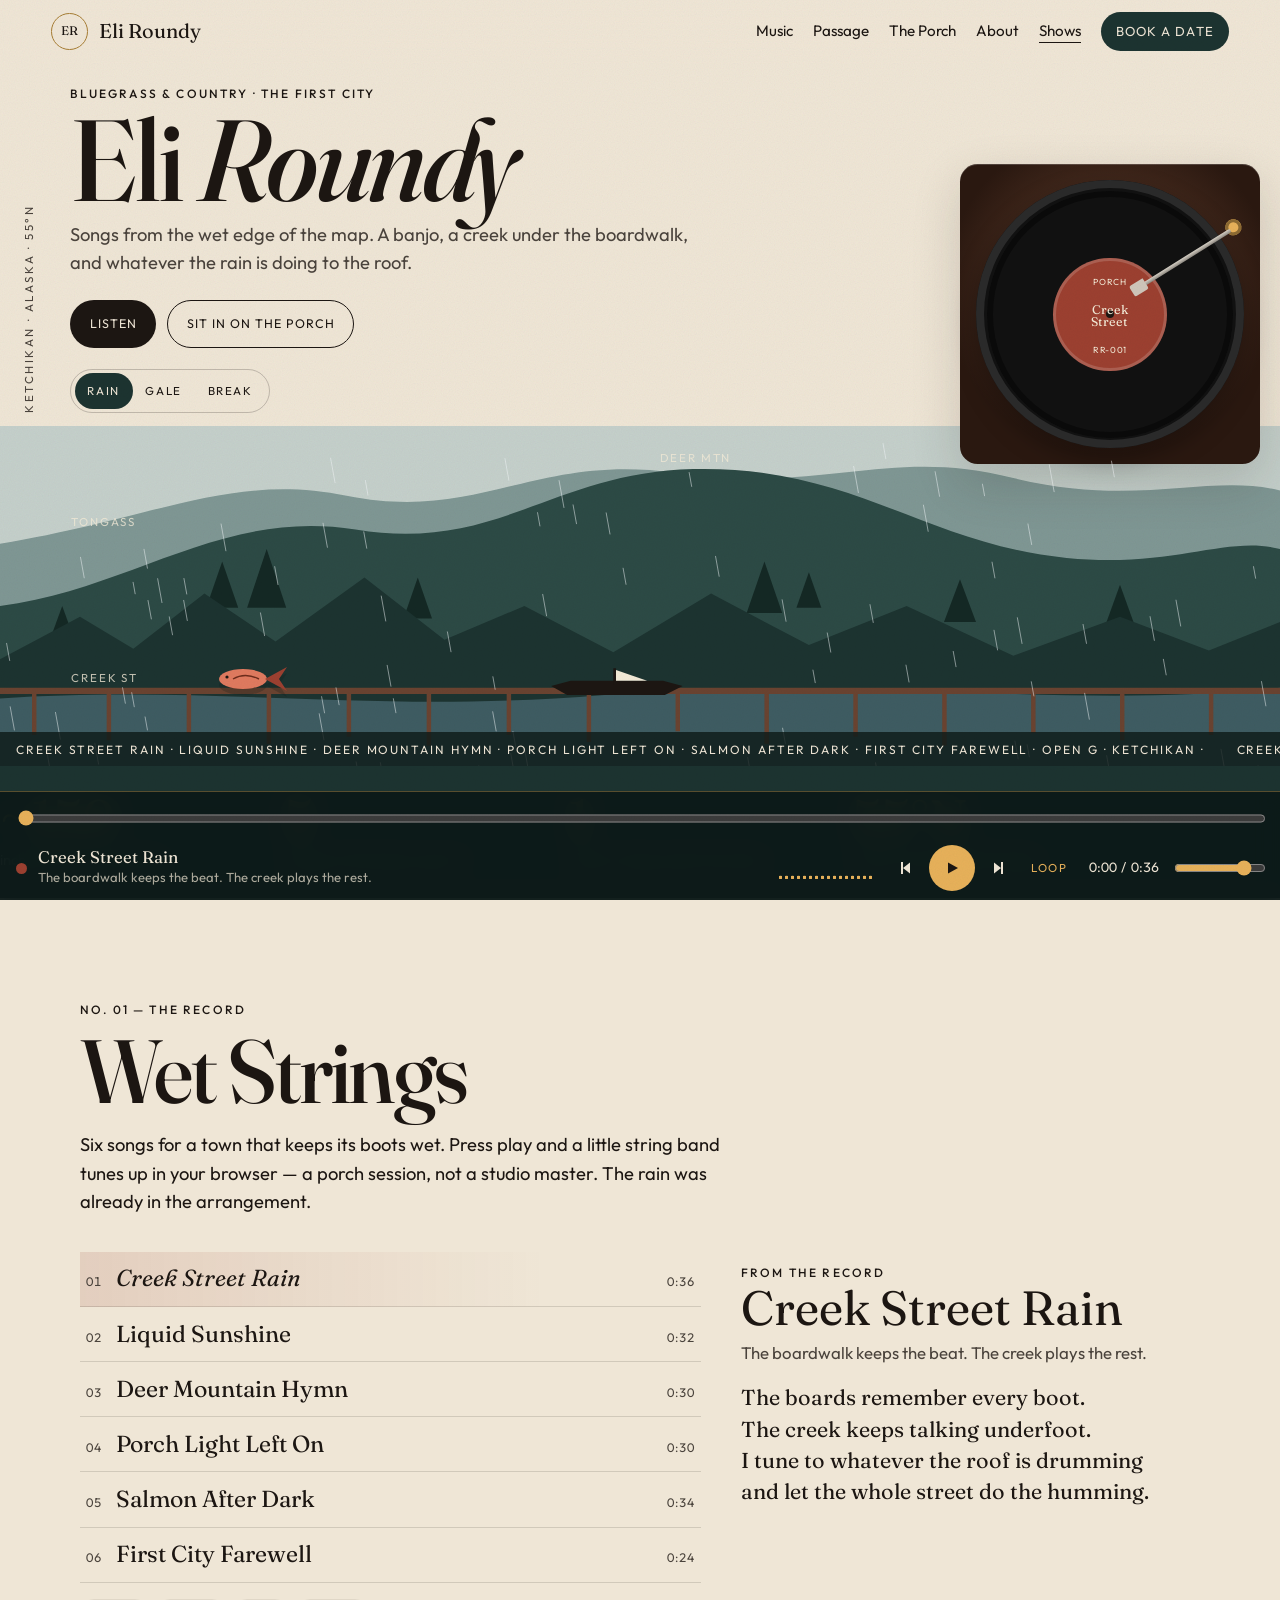
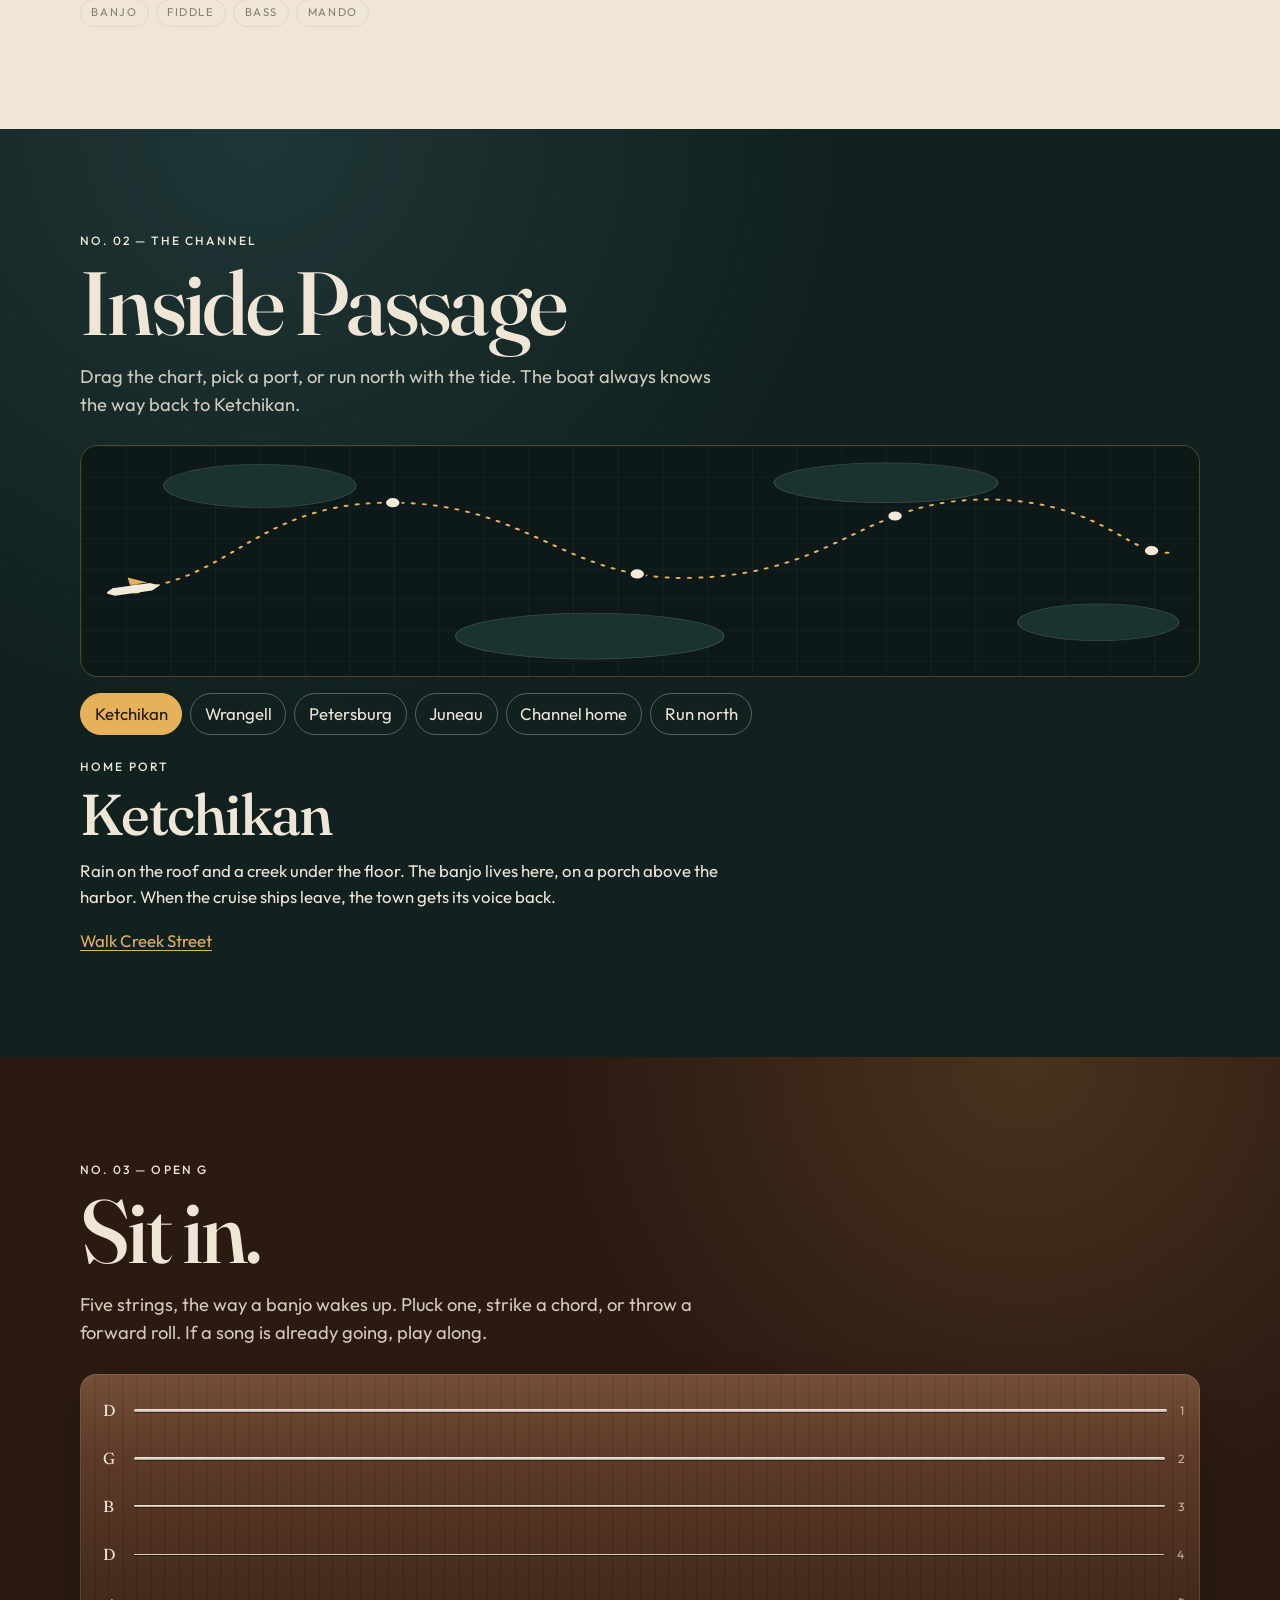
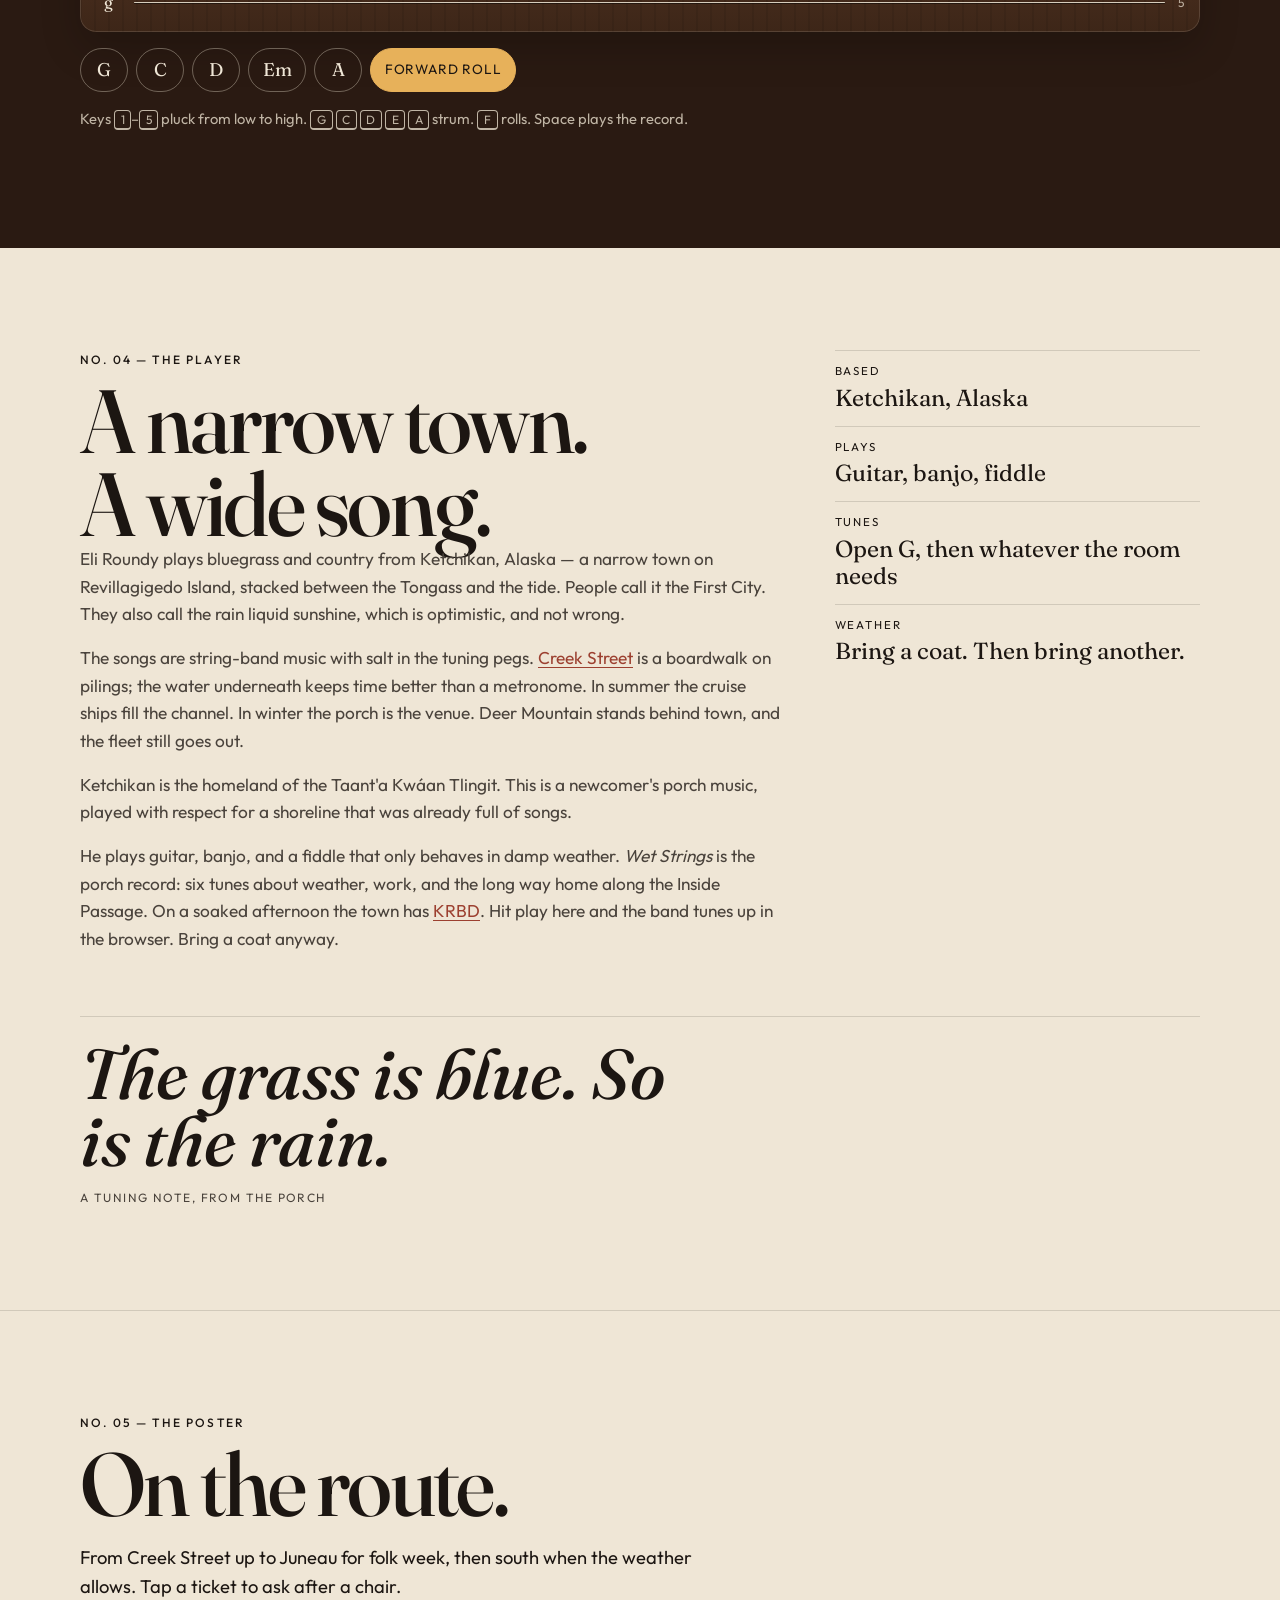
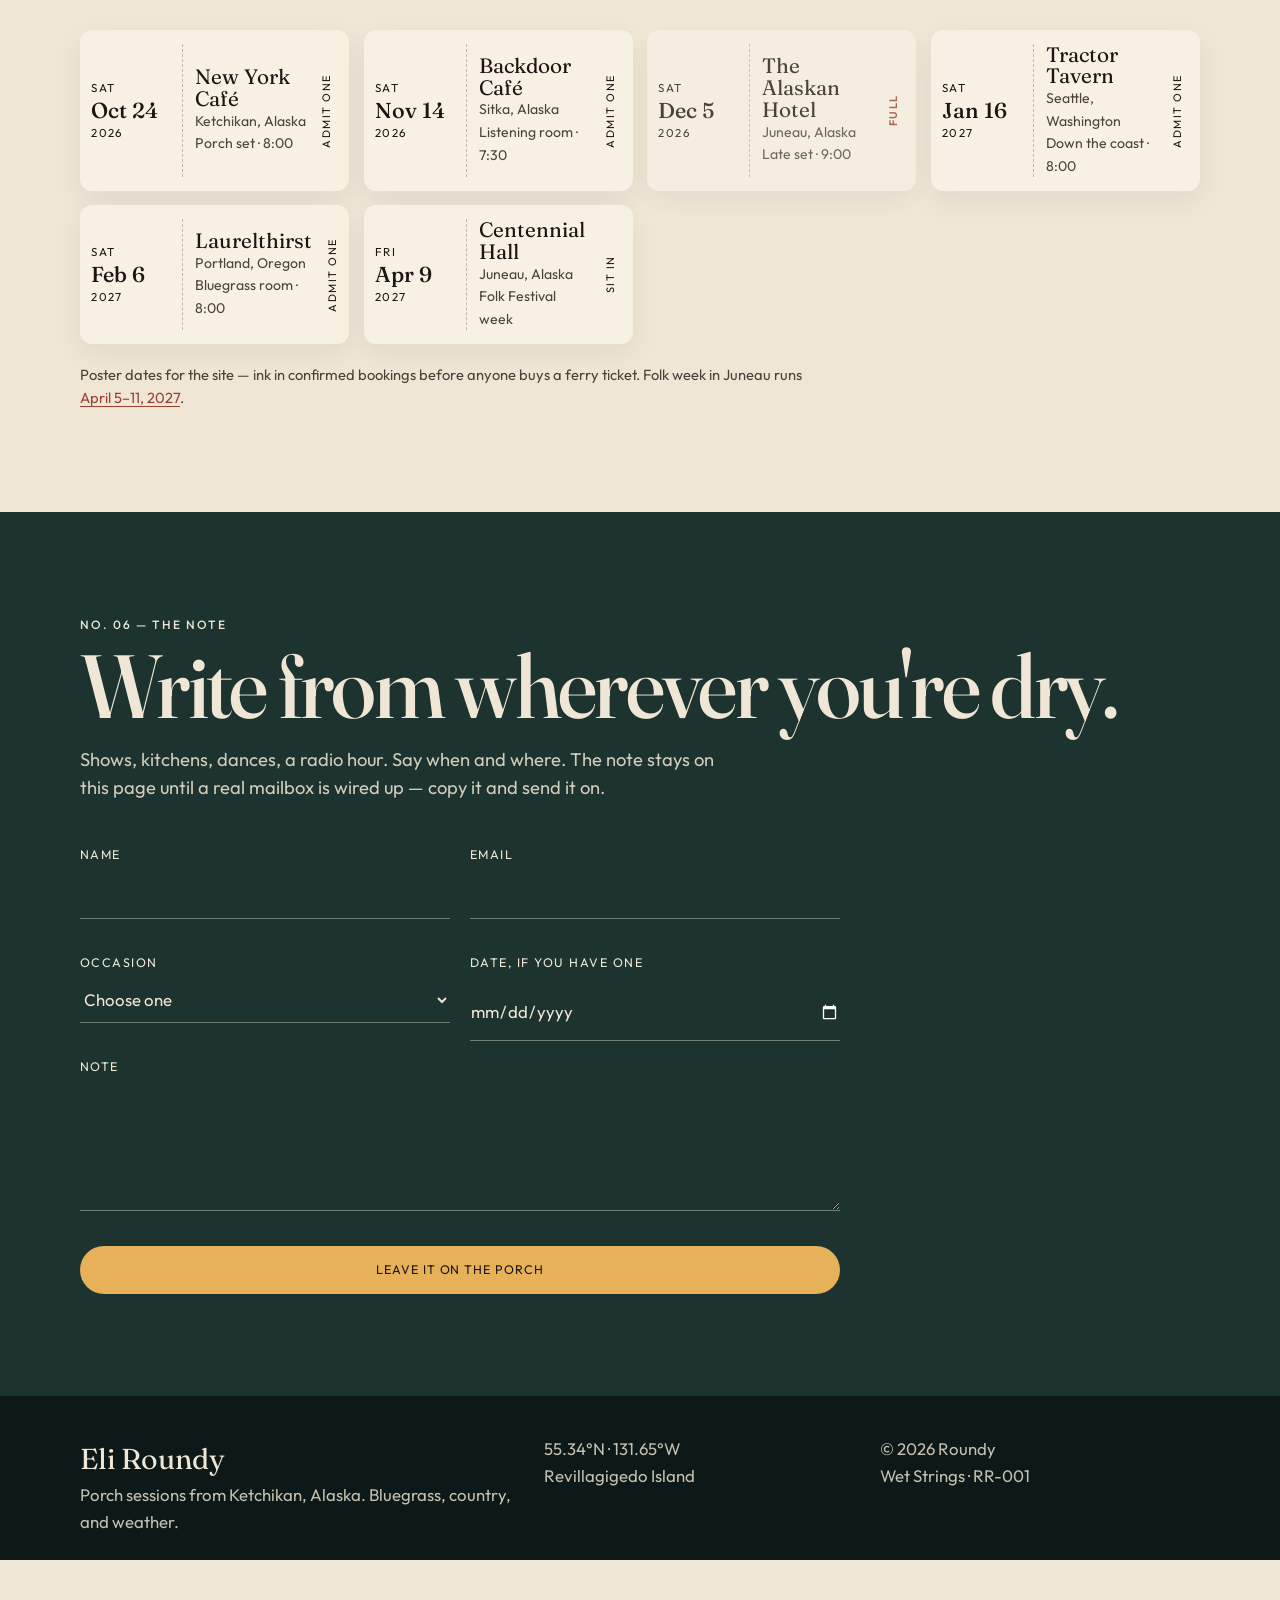
==== index.html @ 0fa22df0 "Build Eli Roundy's Ketchikan porch-session site. A vintage paper-and-spruce site for bluegrass and c" ====
<!DOCTYPE html>
<html lang="en">
  <head>
    <meta charset="utf-8" />
    <meta name="viewport" content="width=device-width, initial-scale=1" />
    <title>Eli Roundy — Bluegrass &amp; Country from Ketchikan</title>
    <meta
      name="description"
      content="Eli Roundy plays bluegrass and country from a porch in Ketchikan, Alaska. Listen to Wet Strings, sail the Inside Passage, and pick a string in open G."
    />
    <meta name="theme-color" content="#efe6d6" />
    <link rel="icon" href="favicon.svg" type="image/svg+xml" />
    <link rel="preconnect" href="https://fonts.googleapis.com" />
    <link rel="preconnect" href="https://fonts.gstatic.com" crossorigin />
    <link
      href="https://fonts.googleapis.com/css2?family=Fraunces:ital,opsz,wght@0,9..144,500;0,9..144,600;1,9..144,500;1,9..144,600&family=Outfit:wght@300;400;500;600&display=swap"
      rel="stylesheet"
    />
    <link rel="stylesheet" href="css/styles.css" />
  </head>
  <body data-weather="rain">
    <a class="skip" href="#music">Skip to the music</a>
    <header class="nav" id="nav">
      <a class="brand" href="#top">
        <span class="brand-mark" aria-hidden="true">ER</span>
        <span class="brand-name">Eli Roundy</span>
      </a>
      <button class="nav-toggle" id="nav-toggle" type="button" aria-expanded="false" aria-controls="nav-menu">
        Menu
      </button>
      <nav class="nav-menu" id="nav-menu" aria-label="Primary">
        <a href="#music">Music</a>
        <a href="#passage">Passage</a>
        <a href="#porch">The Porch</a>
        <a href="#about">About</a>
        <a href="#shows">Shows</a>
        <a class="nav-book" href="#booking">Book a date</a>
      </nav>
    </header>

    <main>
      <section class="hero" id="top">
        <div class="wrap-wide hero-top">
          <p class="edge-label">Ketchikan · Alaska · 55°N</p>
          <div class="hero-copy">
            <p class="kicker">Bluegrass &amp; country · The First City</p>
            <h1>Eli <em>Roundy</em></h1>
            <p class="lede">
              Songs from the wet edge of the map. A banjo, a creek under the
              boardwalk, and whatever the rain is doing to the roof.
            </p>
            <div class="hero-actions">
              <a class="btn btn-ink" href="#music">Listen</a>
              <a class="btn btn-ghost" href="#porch">Sit in on the porch</a>
            </div>
            <div class="weather" role="radiogroup" aria-label="Weather over the harbor">
              <button class="weather-btn" type="button" role="radio" data-weather="rain" aria-checked="true">
                Rain
              </button>
              <button class="weather-btn" type="button" role="radio" data-weather="gale" aria-checked="false">
                Gale
              </button>
              <button class="weather-btn" type="button" role="radio" data-weather="break" aria-checked="false">
                Break
              </button>
            </div>
          </div>
          <button class="turntable" id="turntable" type="button" aria-label="Play Creek Street Rain">
            <span class="platter">
              <span class="vinyl">
                <span class="label">
                  <span class="label-kicker" id="label-kicker">Porch</span>
                  <span class="label-title" id="label-title">Creek Street</span>
                  <span class="label-cat">RR-001</span>
                </span>
              </span>
            </span>
            <span class="tonearm" aria-hidden="true">
              <span class="pivot"></span>
              <span class="arm"></span>
              <span class="headshell"></span>
            </span>
          </button>
        </div>

        <div class="hero-scene">
          <svg class="scene" viewBox="0 0 1440 480" preserveAspectRatio="xMidYMax slice" aria-hidden="true">
            <rect class="sky" width="1440" height="480" />
            <path
              class="far"
              d="M0 230 C180 200 260 150 390 176 C540 206 600 128 760 150 C930 174 1000 120 1140 156 C1280 190 1360 150 1440 170 L1440 480 L0 480 Z"
            />
            <path
              class="ridge"
              d="M0 300 C150 280 250 190 400 214 C560 240 620 150 780 146 C960 142 1040 230 1200 246 C1320 258 1380 220 1440 236 L1440 480 L0 480 Z"
            />
            <g class="trees" fill="#142824">
              <path d="M250 250 l18 52 h-36 z" />
              <path d="M300 236 l22 66 h-44 z" />
              <path d="M470 268 l16 46 h-32 z" />
              <path d="M860 250 l20 58 h-40 z" />
              <path d="M910 262 l14 40 h-28 z" />
              <path d="M1080 270 l18 48 h-36 z" />
              <path d="M70 300 l16 44 h-32 z" />
              <path d="M1260 276 l18 50 h-36 z" />
            </g>
            <path
              class="near"
              d="M0 360 L90 312 L150 348 L230 286 L310 340 L410 268 L500 338 L590 300 L690 352 L800 286 L910 344 L1020 300 L1140 356 L1260 312 L1360 350 L1440 318 L1440 480 L0 480 Z"
            />
            <path class="water" d="M0 404 C240 388 420 422 680 400 C960 376 1200 418 1440 392 L1440 480 L0 480 Z" />
            <g class="boardwalk">
              <rect x="0" y="392" width="1440" height="7" />
              <rect x="36" y="399" width="5" height="46" />
              <rect x="120" y="399" width="5" height="52" />
              <rect x="210" y="399" width="5" height="44" />
              <rect x="300" y="399" width="5" height="56" />
              <rect x="390" y="399" width="5" height="48" />
              <rect x="480" y="399" width="5" height="58" />
              <rect x="570" y="399" width="5" height="46" />
              <rect x="660" y="399" width="5" height="54" />
              <rect x="760" y="399" width="5" height="42" />
              <rect x="860" y="399" width="5" height="56" />
              <rect x="960" y="399" width="5" height="48" />
              <rect x="1060" y="399" width="5" height="58" />
              <rect x="1160" y="399" width="5" height="44" />
              <rect x="1260" y="399" width="5" height="52" />
              <rect x="1360" y="399" width="5" height="46" />
            </g>
            <g class="boat" transform="translate(620 368)">
              <path d="M0 22 L18 32 L128 32 L148 22 L126 16 L22 16 Z" />
              <rect x="70" y="2" width="3" height="18" />
              <path d="M73 4 L108 16 L73 16 Z" class="sail" />
            </g>
            <g class="plane">
              <path d="M0 10 L34 10 L44 7 L34 5 L22 5 L18 0 L14 5 L6 5 Z" />
            </g>
            <text class="map-label" x="742" y="138">Deer Mtn</text>
            <text class="map-label" x="80" y="210">Tongass</text>
            <text class="map-label" x="80" y="386">Creek St</text>
          </svg>
          <div class="sunshaft" aria-hidden="true"></div>
          <canvas id="rain" aria-hidden="true"></canvas>
          <button class="salmon-btn" id="salmon" type="button" title="The creek's got opinions" aria-label="Send a salmon up the creek">
            <svg viewBox="0 0 86 36" aria-hidden="true">
              <ellipse cx="38" cy="18" rx="24" ry="10" fill="#e07a5f" />
              <path d="M60 18 L82 6 L74 18 L82 30 Z" fill="#9c4030" />
              <path d="M28 18 Q40 11 54 18" fill="none" stroke="#6d2c1c" stroke-width="1.4" />
              <circle cx="22" cy="16" r="1.6" fill="#1c1612" />
            </svg>
          </button>
          <div class="marquee" aria-hidden="true">
            <div class="marquee-track">
              <p>Creek Street rain · Liquid sunshine · Deer Mountain hymn · Porch light left on · Salmon after dark · First City farewell · Open G · Ketchikan ·</p>
              <p>Creek Street rain · Liquid sunshine · Deer Mountain hymn · Porch light left on · Salmon after dark · First City farewell · Open G · Ketchikan ·</p>
            </div>
          </div>
        </div>
      </section>

      <section class="stats" aria-label="Ketchikan in numbers">
        <h2 class="visually-hidden">Ketchikan in numbers</h2>
        <ul class="wrap">
          <li>
            <strong>~150</strong>
            <span>inches of rain, most years</span>
          </li>
          <li>
            <strong>5</strong>
            <span>strings on the banjo, open G</span>
          </li>
          <li>
            <strong>1</strong>
            <span>creek running under the street</span>
          </li>
          <li>
            <strong>55°N</strong>
            <span>a town on the Inside Passage</span>
          </li>
        </ul>
      </section>

      <section class="band music" id="music">
        <div class="wrap">
          <header class="section-head">
            <p class="kicker">No. 01 — The record</p>
            <h2>Wet Strings</h2>
            <p class="deck">
              Six songs for a town that keeps its boots wet. Press play and a little string band tunes up in your browser — a porch session, not a studio master. The rain was already in the arrangement.
            </p>
          </header>
          <div class="music-layout">
            <div>
              <ol class="tracklist" id="tracklist">
                <li>
                  <button class="track" type="button" data-song="creek">
                    <span class="num">01</span>
                    <span class="name">Creek Street Rain</span>
                    <span class="time">—</span>
                  </button>
                </li>
                <li>
                  <button class="track" type="button" data-song="sunshine">
                    <span class="num">02</span>
                    <span class="name">Liquid Sunshine</span>
                    <span class="time">—</span>
                  </button>
                </li>
                <li>
                  <button class="track" type="button" data-song="mountain">
                    <span class="num">03</span>
                    <span class="name">Deer Mountain Hymn</span>
                    <span class="time">—</span>
                  </button>
                </li>
                <li>
                  <button class="track" type="button" data-song="porch">
                    <span class="num">04</span>
                    <span class="name">Porch Light Left On</span>
                    <span class="time">—</span>
                  </button>
                </li>
                <li>
                  <button class="track" type="button" data-song="salmon">
                    <span class="num">05</span>
                    <span class="name">Salmon After Dark</span>
                    <span class="time">—</span>
                  </button>
                </li>
                <li>
                  <button class="track" type="button" data-song="farewell">
                    <span class="num">06</span>
                    <span class="name">First City Farewell</span>
                    <span class="time">—</span>
                  </button>
                </li>
              </ol>
              <ul class="voices" aria-hidden="true">
                <li data-voice="pluck">Banjo</li>
                <li data-voice="fiddle">Fiddle</li>
                <li data-voice="bass">Bass</li>
                <li data-voice="chop">Mando</li>
              </ul>
            </div>
            <figure class="lyrics">
              <figcaption>
                <span class="kicker" id="lyric-kicker">From the record</span>
                <span class="lyric-title" id="lyric-title">Creek Street Rain</span>
                <span class="lyric-blurb" id="lyric-blurb">The boardwalk keeps the beat. The creek plays the rest.</span>
              </figcaption>
              <blockquote id="lyrics">The boards remember every boot.
The creek keeps talking underfoot.
I tune to whatever the roof is drumming
and let the whole street do the humming.</blockquote>
            </figure>
          </div>
          <noscript>
            <p>The porch player needs JavaScript. The six songs are Creek Street Rain, Liquid Sunshine, Deer Mountain Hymn, Porch Light Left On, Salmon After Dark, and First City Farewell.</p>
          </noscript>
        </div>
      </section>

      <section class="band passage" id="passage">
        <div class="wrap">
          <header class="section-head">
            <p class="kicker">No. 02 — The channel</p>
            <h2>Inside Passage</h2>
            <p class="deck">
              Drag the chart, pick a port, or run north with the tide. The boat always knows the way back to Ketchikan.
            </p>
          </header>
          <div class="chart-wrap">
            <svg id="passage-chart" viewBox="0 0 1000 300" preserveAspectRatio="none" role="slider" tabindex="0" aria-label="Course along the Inside Passage" aria-valuemin="0" aria-valuemax="100" aria-valuenow="2">
              <rect width="1000" height="300" fill="#0c1918" />
              <pattern id="chart-grid" width="40" height="40" patternUnits="userSpaceOnUse">
                <path d="M40 0 H0 V40" fill="none" stroke="rgba(243,234,215,0.08)" stroke-width="1" />
              </pattern>
              <rect width="1000" height="300" fill="url(#chart-grid)" />
              <ellipse cx="160" cy="52" rx="86" ry="28" class="island" />
              <ellipse cx="455" cy="248" rx="120" ry="30" class="island" />
              <ellipse cx="720" cy="48" rx="100" ry="26" class="island" />
              <ellipse cx="910" cy="230" rx="72" ry="24" class="island" />
              <path id="course" d="M28 188 C130 188 150 78 270 74 C400 70 430 176 545 172 C680 168 700 64 820 70 C920 76 940 150 978 138" fill="none" stroke="#e7b15a" stroke-width="2.5" stroke-dasharray="2 8" stroke-linecap="round" />
              <g id="port-markers"></g>
              <g id="boat">
                <path d="M-20 5 L14 5 L22 0 L14 -5 L-20 -5 L-26 -1 L-26 1 Z" fill="#f3ead7" />
                <path d="M-4 -5 L-4 -16 L12 -6 L-4 -6 Z" fill="#e7b15a" />
              </g>
            </svg>
          </div>
          <div class="port-nav" role="group" aria-label="Ports">
            <button class="port-btn" type="button" data-port="ketchikan" aria-pressed="true">Ketchikan</button>
            <button class="port-btn" type="button" data-port="wrangell" aria-pressed="false">Wrangell</button>
            <button class="port-btn" type="button" data-port="petersburg" aria-pressed="false">Petersburg</button>
            <button class="port-btn" type="button" data-port="juneau" aria-pressed="false">Juneau</button>
            <button class="port-btn" type="button" data-port="home" aria-pressed="false">Channel home</button>
            <button class="drift" id="drift" type="button" aria-pressed="false">Run north</button>
          </div>
          <article class="port-card">
            <p class="kicker" id="port-kicker">Home port</p>
            <h3 id="port-title">Ketchikan</h3>
            <p id="port-text">
              Rain on the roof and a creek under the floor. The banjo lives here, on a porch above the harbor. When the cruise ships leave, the town gets its voice back.
            </p>
            <a id="port-link" href="https://www.visitktn.com/plan/places-to-discover/creek-street/" target="_blank" rel="noopener noreferrer">Walk Creek Street</a>
          </article>
        </div>
      </section>

      <section class="band porch" id="porch">
        <div class="wrap">
          <header class="section-head">
            <p class="kicker">No. 03 — Open G</p>
            <h2>Sit in.</h2>
            <p class="deck">
              Five strings, the way a banjo wakes up. Pluck one, strike a chord, or throw a forward roll. If a song is already going, play along.
            </p>
          </header>
          <div class="neck" role="group" aria-label="Banjo strings in open G">
            <button class="string" type="button" data-midi="50" data-key="1" style="--gauge: 3px">
              <span class="string-name">D</span>
              <span class="string-line"></span>
              <span class="string-key">1</span>
            </button>
            <button class="string" type="button" data-midi="55" data-key="2" style="--gauge: 2.5px">
              <span class="string-name">G</span>
              <span class="string-line"></span>
              <span class="string-key">2</span>
            </button>
            <button class="string" type="button" data-midi="59" data-key="3" style="--gauge: 2px">
              <span class="string-name">B</span>
              <span class="string-line"></span>
              <span class="string-key">3</span>
            </button>
            <button class="string" type="button" data-midi="62" data-key="4" style="--gauge: 1.5px">
              <span class="string-name">D</span>
              <span class="string-line"></span>
              <span class="string-key">4</span>
            </button>
            <button class="string" type="button" data-midi="67" data-key="5" style="--gauge: 1.25px">
              <span class="string-name">g</span>
              <span class="string-line"></span>
              <span class="string-key">5</span>
            </button>
          </div>
          <div class="chords">
            <button class="chord" type="button" data-chord="g">G</button>
            <button class="chord" type="button" data-chord="c">C</button>
            <button class="chord" type="button" data-chord="d">D</button>
            <button class="chord" type="button" data-chord="e">Em</button>
            <button class="chord" type="button" data-chord="a">A</button>
            <button class="chord chord-roll" id="roll" type="button">Forward roll</button>
          </div>
          <p class="key-hint">
            Keys <kbd>1</kbd>–<kbd>5</kbd> pluck from low to high. <kbd>G</kbd> <kbd>C</kbd> <kbd>D</kbd> <kbd>E</kbd> <kbd>A</kbd> strum. <kbd>F</kbd> rolls. Space plays the record.
          </p>
        </div>
      </section>

      <section class="band about" id="about">
        <div class="wrap about-grid">
          <div>
            <p class="kicker">No. 04 — The player</p>
            <h2>A narrow town. A wide song.</h2>
            <div class="about-copy">
              <p>
                Eli Roundy plays bluegrass and country from Ketchikan, Alaska — a narrow town on Revillagigedo Island, stacked between the Tongass and the tide. People call it the First City. They also call the rain liquid sunshine, which is optimistic, and not wrong.
              </p>
              <p>
                The songs are string-band music with salt in the tuning pegs.
                <a href="https://www.visitktn.com/plan/places-to-discover/creek-street/" target="_blank" rel="noopener noreferrer">Creek Street</a>
                is a boardwalk on pilings; the water underneath keeps time better than a metronome. In summer the cruise ships fill the channel. In winter the porch is the venue. Deer Mountain stands behind town, and the fleet still goes out.
              </p>
              <p>
                Ketchikan is the homeland of the Taant'a Kwáan Tlingit. This is a newcomer's porch music, played with respect for a shoreline that was already full of songs.
              </p>
              <p>
                He plays guitar, banjo, and a fiddle that only behaves in damp weather. <em>Wet Strings</em> is the porch record: six tunes about weather, work, and the long way home along the Inside Passage. On a soaked afternoon the town has
                <a href="https://www.krbd.org/" target="_blank" rel="noopener noreferrer">KRBD</a>.
                Hit play here and the band tunes up in the browser. Bring a coat anyway.
              </p>
            </div>
          </div>
          <dl class="notes">
            <div>
              <dt>Based</dt>
              <dd>Ketchikan, Alaska</dd>
            </div>
            <div>
              <dt>Plays</dt>
              <dd>Guitar, banjo, fiddle</dd>
            </div>
            <div>
              <dt>Tunes</dt>
              <dd>Open G, then whatever the room needs</dd>
            </div>
            <div>
              <dt>Weather</dt>
              <dd>Bring a coat. Then bring another.</dd>
            </div>
          </dl>
          <figure class="pull">
            <blockquote>The grass is blue. So is the rain.</blockquote>
            <figcaption>A tuning note, from the porch</figcaption>
          </figure>
        </div>
      </section>

      <section class="band shows" id="shows">
        <div class="wrap">
          <header class="section-head">
            <p class="kicker">No. 05 — The poster</p>
            <h2>On the route.</h2>
            <p class="deck">
              From Creek Street up to Juneau for folk week, then south when the weather allows. Tap a ticket to ask after a chair.
            </p>
          </header>
          <div class="tickets">
            <button class="ticket" type="button" data-venue="New York Café" data-place="Ketchikan, Alaska" data-when="2026-10-24">
              <span class="ticket-date"><span>Sat</span><strong>Oct 24</strong><span>2026</span></span>
              <span class="ticket-body">
                <span class="ticket-venue">New York Café</span>
                <span class="ticket-where">Ketchikan, Alaska</span>
                <span class="ticket-note">Porch set · 8:00</span>
              </span>
              <span class="ticket-stub">Admit one</span>
            </button>
            <button class="ticket" type="button" data-venue="Backdoor Café" data-place="Sitka, Alaska" data-when="2026-11-14">
              <span class="ticket-date"><span>Sat</span><strong>Nov 14</strong><span>2026</span></span>
              <span class="ticket-body">
                <span class="ticket-venue">Backdoor Café</span>
                <span class="ticket-where">Sitka, Alaska</span>
                <span class="ticket-note">Listening room · 7:30</span>
              </span>
              <span class="ticket-stub">Admit one</span>
            </button>
            <button class="ticket is-full" type="button" data-full="true" data-venue="The Alaskan Hotel" data-place="Juneau, Alaska" data-when="2026-12-05">
              <span class="ticket-date"><span>Sat</span><strong>Dec 5</strong><span>2026</span></span>
              <span class="ticket-body">
                <span class="ticket-venue">The Alaskan Hotel</span>
                <span class="ticket-where">Juneau, Alaska</span>
                <span class="ticket-note">Late set · 9:00</span>
              </span>
              <span class="ticket-stub">Full</span>
            </button>
            <button class="ticket" type="button" data-venue="Tractor Tavern" data-place="Seattle, Washington" data-when="2027-01-16">
              <span class="ticket-date"><span>Sat</span><strong>Jan 16</strong><span>2027</span></span>
              <span class="ticket-body">
                <span class="ticket-venue">Tractor Tavern</span>
                <span class="ticket-where">Seattle, Washington</span>
                <span class="ticket-note">Down the coast · 8:00</span>
              </span>
              <span class="ticket-stub">Admit one</span>
            </button>
            <button class="ticket" type="button" data-venue="Laurelthirst Public House" data-place="Portland, Oregon" data-when="2027-02-06">
              <span class="ticket-date"><span>Sat</span><strong>Feb 6</strong><span>2027</span></span>
              <span class="ticket-body">
                <span class="ticket-venue">Laurelthirst</span>
                <span class="ticket-where">Portland, Oregon</span>
                <span class="ticket-note">Bluegrass room · 8:00</span>
              </span>
              <span class="ticket-stub">Admit one</span>
            </button>
            <button class="ticket" type="button" data-venue="Centennial Hall" data-place="Juneau, Alaska" data-when="2027-04-09">
              <span class="ticket-date"><span>Fri</span><strong>Apr 9</strong><span>2027</span></span>
              <span class="ticket-body">
                <span class="ticket-venue">Centennial Hall</span>
                <span class="ticket-where">Juneau, Alaska</span>
                <span class="ticket-note">Folk Festival week</span>
              </span>
              <span class="ticket-stub">Sit in</span>
            </button>
          </div>
          <p class="fine-print">
            Poster dates for the site — ink in confirmed bookings before anyone buys a ferry ticket. Folk week in Juneau runs
            <a href="https://akfolkfest.org/" target="_blank" rel="noopener noreferrer">April 5–11, 2027</a>.
          </p>
        </div>
      </section>

      <section class="band booking" id="booking">
        <div class="wrap booking-grid">
          <header class="section-head">
            <p class="kicker">No. 06 — The note</p>
            <h2>Write from wherever you're dry.</h2>
            <p class="deck">
              Shows, kitchens, dances, a radio hour. Say when and where. The note stays on this page until a real mailbox is wired up — copy it and send it on.
            </p>
          </header>
          <form id="booking-form" novalidate>
            <label>
              <span>Name</span>
              <input name="name" type="text" autocomplete="name" required aria-describedby="err-name" />
              <small id="err-name" data-error="name"></small>
            </label>
            <label>
              <span>Email</span>
              <input name="email" type="email" autocomplete="email" required aria-describedby="err-email" />
              <small id="err-email" data-error="email"></small>
            </label>
            <label>
              <span>Occasion</span>
              <select name="occasion" required aria-describedby="err-occasion">
                <option value="">Choose one</option>
                <option value="show">A show</option>
                <option value="kitchen">A wedding or a kitchen</option>
                <option value="dance">A dance</option>
                <option value="radio">A radio session</option>
                <option value="else">Something else</option>
              </select>
              <small id="err-occasion" data-error="occasion"></small>
            </label>
            <label>
              <span>Date, if you have one</span>
              <input name="when" type="date" />
            </label>
            <label class="wide">
              <span>Note</span>
              <textarea name="message" rows="4" required aria-describedby="err-message"></textarea>
              <small id="err-message" data-error="message"></small>
            </label>
            <button class="btn btn-brass" type="submit">Leave it on the porch</button>
          </form>
          <article class="postcard" id="postcard" hidden>
            <div class="seal" aria-hidden="true">ER</div>
            <p class="kicker">Held on this porch</p>
            <h3>No courier on the creek just yet.</h3>
            <p>Copy the note and send it once you've got his ear. Nothing left this browser.</p>
            <p class="pc-line"><span>From</span> <strong id="pc-from"></strong></p>
            <p class="pc-line"><span>Email</span> <strong id="pc-email"></strong></p>
            <p class="pc-line"><span>Occasion</span> <strong id="pc-occasion"></strong></p>
            <p class="pc-line"><span>When</span> <strong id="pc-when"></strong></p>
            <blockquote id="pc-message"></blockquote>
            <div class="postcard-actions">
              <button class="btn btn-ink" id="copy-note" type="button">Copy the note</button>
              <button class="btn btn-ghost" id="write-another" type="button">Write another</button>
            </div>
          </article>
        </div>
      </section>
    </main>

    <footer class="site-footer">
      <div class="wrap footer-grid">
        <div>
          <p class="brand-lockup">Eli Roundy</p>
          <p>Porch sessions from Ketchikan, Alaska. Bluegrass, country, and weather.</p>
        </div>
        <p>55.34°N · 131.65°W<br />Revillagigedo Island</p>
        <p>© 2026 Roundy<br />Wet Strings · RR-001</p>
      </div>
    </footer>

    <div class="dock" role="region" aria-label="Porch player">
      <div class="dock-progress">
        <label class="visually-hidden" for="scrub">Seek through the song</label>
        <input id="scrub" type="range" min="0" max="1000" value="0" step="1" />
      </div>
      <div class="dock-main">
        <div class="dock-id">
          <span class="dock-dot" id="dock-dot" aria-hidden="true"></span>
          <div>
            <p class="dock-title" id="dock-title">Creek Street Rain</p>
            <p class="dock-sub" id="dock-sub">The boardwalk keeps the beat. The creek plays the rest.</p>
          </div>
        </div>
        <div class="viz" id="viz" aria-hidden="true">
          <span></span><span></span><span></span><span></span><span></span><span></span><span></span><span></span>
          <span></span><span></span><span></span><span></span><span></span><span></span><span></span><span></span>
        </div>
        <div class="dock-controls">
          <button id="prev" type="button" aria-label="Previous song">
            <svg viewBox="0 0 16 16" aria-hidden="true"><path d="M4 2h2v12H4zM13 2.5v11L6 8z" fill="currentColor" /></svg>
          </button>
          <button id="play" type="button" aria-label="Play">
            <svg class="when-paused" viewBox="0 0 16 16" aria-hidden="true"><path d="M4 2.5v11l10-5.5z" fill="currentColor" /></svg>
            <svg class="when-playing" viewBox="0 0 16 16" hidden aria-hidden="true"><path d="M4 2h3v12H4zM9 2h3v12H9z" fill="currentColor" /></svg>
          </button>
          <button id="next" type="button" aria-label="Next song">
            <svg viewBox="0 0 16 16" aria-hidden="true"><path d="M10 2h2v12h-2zM3 2.5v11L10 8z" fill="currentColor" /></svg>
          </button>
          <button id="loop" type="button" aria-pressed="true" aria-label="Loop the song">Loop</button>
        </div>
        <p class="dock-time">
          <span id="time-now">0:00</span>
          <span aria-hidden="true">/</span>
          <span id="time-dur">0:00</span>
        </p>
        <label class="volume">
          <span class="visually-hidden">Volume</span>
          <input id="volume" type="range" min="0" max="100" value="82" />
        </label>
      </div>
    </div>
    <p class="visually-hidden" id="player-status" aria-live="polite"></p>
    <script type="module" src="js/main.js"></script>
  </body>
</html>
---- css/styles.css ----
:root {
  --paper: #efe6d6;
  --paper-2: #f7f1e4;
  --ink: #1c1612;
  --ink-soft: #4a433c;
  --spruce: #1c3330;
  --spruce-deep: #10211f;
  --sea: #3e5c62;
  --brass: #e7b15a;
  --brass-deep: #a67c32;
  --copper: #9c4030;
  --mist: #c5d0cb;
  --serif: "Fraunces", "Iowan Old Style", Palatino, Georgia, serif;
  --sans: "Outfit", "Avenir Next", "Segoe UI", sans-serif;
  --rule: rgba(28, 22, 18, 0.14);
  --shadow: 0 18px 50px rgba(28, 22, 18, 0.16);
  color-scheme: light;
}

*,
*::before,
*::after {
  box-sizing: border-box;
}

[hidden] {
  display: none !important;
}

html {
  scroll-behavior: smooth;
  scroll-padding-top: 5rem;
  scroll-padding-bottom: 7rem;
}

body {
  margin: 0;
  background: var(--paper);
  color: var(--ink);
  font-family: var(--sans);
  font-weight: 400;
  font-size: 1.05rem;
  line-height: 1.6;
  padding-bottom: 6.25rem;
  transition: background 0.45s ease;
}

body[data-weather="gale"] {
  background: #e4e2d8;
}

body[data-weather="break"] {
  background: #f4e7d0;
}

body::before {
  content: "";
  position: fixed;
  inset: 0;
  pointer-events: none;
  z-index: 70;
  opacity: 0.09;
  mix-blend-mode: multiply;
  background-image: url("data:image/svg+xml,%3Csvg xmlns='http://www.w3.org/2000/svg' width='160' height='160'%3E%3Cfilter id='n'%3E%3CfeTurbulence type='fractalNoise' baseFrequency='0.85' numOctaves='2' stitchTiles='stitch'/%3E%3C/filter%3E%3Crect width='100%25' height='100%25' filter='url(%23n)'/%3E%3C/svg%3E");
}

::selection {
  background: #e7b15a;
  color: var(--ink);
}

img,
svg {
  max-width: 100%;
}

button,
input,
textarea,
select {
  font: inherit;
  color: inherit;
}

button {
  background: none;
  border: 0;
  padding: 0;
  cursor: pointer;
}

a {
  color: var(--copper);
  text-underline-offset: 0.18em;
}

:focus-visible {
  outline: 2px solid var(--brass-deep);
  outline-offset: 3px;
}

.skip {
  position: absolute;
  left: 1rem;
  top: -4rem;
  background: var(--ink);
  color: var(--paper);
  padding: 0.6rem 0.9rem;
  z-index: 80;
}

.skip:focus {
  top: 0.75rem;
}

.visually-hidden {
  position: absolute;
  width: 1px;
  height: 1px;
  padding: 0;
  margin: -1px;
  overflow: hidden;
  clip: rect(0, 0, 0, 0);
  white-space: nowrap;
  border: 0;
}

.wrap {
  width: min(1120px, calc(100% - 2.5rem));
  margin-inline: auto;
}

.wrap-wide {
  width: min(1240px, calc(100% - 2rem));
  margin-inline: auto;
}

.kicker {
  margin: 0 0 0.7rem;
  font-size: 0.75rem;
  letter-spacing: 0.18em;
  text-transform: uppercase;
  font-weight: 500;
}

h1,
h2,
h3 {
  font-family: var(--serif);
  font-weight: 500;
  letter-spacing: -0.03em;
  text-wrap: balance;
  line-height: 0.92;
}

.section-head h2,
.about h2,
.booking h2 {
  margin: 0;
  font-size: clamp(3rem, 7vw, 5.6rem);
}

.deck,
.lede {
  font-size: 1.15rem;
  line-height: 1.55;
  max-width: 40rem;
  text-wrap: pretty;
}

.band {
  padding: clamp(4.2rem, 8vw, 7rem) 0;
}

section {
  scroll-margin-top: 5.2rem;
}

.nav {
  position: sticky;
  top: 0;
  z-index: 40;
  display: flex;
  align-items: center;
  justify-content: space-between;
  gap: 1rem;
  padding: 0.75rem 4vw;
  background: color-mix(in srgb, var(--paper) 88%, transparent);
  backdrop-filter: blur(14px);
  border-bottom: 1px solid transparent;
}

.brand {
  display: flex;
  align-items: center;
  gap: 0.7rem;
  color: inherit;
  text-decoration: none;
  font-family: var(--serif);
  font-size: 1.25rem;
}

.brand-mark {
  width: 2.3rem;
  height: 2.3rem;
  border: 1.5px solid var(--brass-deep);
  border-radius: 50%;
  display: grid;
  place-items: center;
  font-size: 0.78rem;
  letter-spacing: 0.04em;
}

.nav-menu {
  display: flex;
  align-items: center;
  gap: 1.25rem;
}

.nav-menu a:not(.nav-book) {
  color: inherit;
  text-decoration: none;
  font-size: 0.95rem;
  background-image: linear-gradient(currentColor, currentColor);
  background-repeat: no-repeat;
  background-position: 0 100%;
  background-size: 0 1px;
  transition: background-size 0.25s ease;
}

.nav-menu a:not(.nav-book):hover,
.nav-menu a:not(.nav-book).is-active {
  background-size: 100% 1px;
}

.nav-book {
  background: var(--spruce);
  color: var(--paper);
  text-decoration: none;
  border-radius: 999px;
  padding: 0.55rem 0.95rem;
  font-size: 0.82rem;
  letter-spacing: 0.08em;
  text-transform: uppercase;
}

.nav-toggle {
  display: none;
  min-height: 44px;
  padding: 0 0.2rem;
  letter-spacing: 0.12em;
  text-transform: uppercase;
  font-size: 0.78rem;
}

.hero-top {
  display: grid;
  grid-template-columns: auto 1fr minmax(220px, 300px);
  gap: 1rem 2rem;
  align-items: end;
  padding: 1.3rem 0 0.8rem;
}

.edge-label {
  margin: 0;
  writing-mode: vertical-rl;
  transform: rotate(180deg);
  letter-spacing: 0.22em;
  text-transform: uppercase;
  font-size: 0.72rem;
  color: var(--ink-soft);
  justify-self: start;
  align-self: stretch;
  display: flex;
  align-items: center;
}

.hero h1 {
  margin: 0;
  font-size: clamp(4.2rem, 9vw, 7.8rem);
  line-height: 0.78;
}

.hero h1 em {
  font-style: italic;
  font-weight: 500;
}

.lede {
  margin: 1rem 0 0;
  color: var(--ink-soft);
}

.hero-actions {
  display: flex;
  flex-wrap: wrap;
  gap: 0.7rem;
  margin-top: 1.4rem;
}

.btn {
  display: inline-flex;
  align-items: center;
  justify-content: center;
  min-height: 48px;
  padding: 0.65rem 1.15rem;
  border-radius: 999px;
  text-decoration: none;
  letter-spacing: 0.08em;
  text-transform: uppercase;
  font-size: 0.78rem;
  border: 1px solid transparent;
}

.btn-ink {
  background: var(--ink);
  color: var(--paper);
}

.btn-ghost {
  border-color: currentColor;
  color: inherit;
  background: transparent;
}

.btn-brass {
  background: var(--brass);
  color: var(--ink);
  border: 0;
  cursor: pointer;
}

.btn:hover {
  transform: translateY(-1px);
}

.weather {
  display: inline-flex;
  margin-top: 1.3rem;
  padding: 0.2rem;
  border: 1px solid rgba(28, 22, 18, 0.22);
  border-radius: 999px;
}

.weather-btn {
  border-radius: 999px;
  min-height: 36px;
  padding: 0.35rem 0.8rem;
  font-size: 0.72rem;
  letter-spacing: 0.14em;
  text-transform: uppercase;
}

.weather-btn[aria-checked="true"] {
  background: var(--spruce);
  color: var(--paper);
}

.turntable {
  width: min(100%, 320px);
  aspect-ratio: 1;
  justify-self: end;
  position: relative;
  border-radius: 1.1rem;
  padding: 1rem;
  background:
    radial-gradient(circle at 50% 42%, #6a4330, #2a1810 72%);
  box-shadow: var(--shadow), inset 0 1px 0 rgba(255, 255, 255, 0.18);
  margin-bottom: -3.2rem;
  z-index: 2;
}

.platter,
.vinyl,
.label {
  display: grid;
  place-items: center;
  border-radius: 50%;
}

.platter {
  width: 100%;
  height: 100%;
  background: #111;
  box-shadow: inset 0 0 0 8px #2a2a2a, 0 10px 24px rgba(0, 0, 0, 0.35);
}

.vinyl {
  width: 92%;
  height: 92%;
  background:
    radial-gradient(circle at 50% 50%, transparent 0 31%, #111 31.4% 100%),
    repeating-radial-gradient(circle at 50% 50%, #1a1a1a 0 1px, #070707 2px 3px);
  box-shadow: inset 0 0 0 6px #0a0a0a;
}

.turntable.is-spinning .vinyl {
  animation: spin 1.9s linear infinite;
}

.turntable.is-spinning .label {
  animation: spin 1.9s linear infinite reverse;
}

.label {
  width: 46%;
  aspect-ratio: 1;
  background: var(--copper);
  color: var(--paper);
  text-align: center;
  padding: 0.7rem 0.45rem 0.55rem;
  position: relative;
  z-index: 1;
  overflow: hidden;
  line-height: 1.05;
  box-shadow: inset 0 0 0 3px rgba(255, 255, 255, 0.16);
}

.label::after {
  content: "";
  position: absolute;
  width: 8px;
  height: 8px;
  border-radius: 50%;
  background: var(--ink);
}

.label-kicker,
.label-cat,
.label-title {
  position: relative;
  z-index: 1;
}

.label-kicker,
.label-cat {
  display: block;
  font-size: 0.55rem;
  letter-spacing: 0.08em;
  text-transform: uppercase;
}

.label-title {
  display: block;
  font-family: var(--serif);
  font-size: 0.78rem;
  line-height: 0.95;
  margin: 0.12rem auto;
  max-width: 9ch;
}

.tonearm {
  position: absolute;
  top: 18%;
  right: 7%;
  width: 42%;
  height: 14px;
  transform-origin: right center;
  transform: rotate(-32deg);
  transition: transform 0.55s cubic-bezier(0.2, 0.7, 0.2, 1);
  z-index: 3;
}

.turntable.is-spinning .tonearm {
  transform: rotate(12deg);
}

.arm {
  position: absolute;
  inset: 5px 10px 5px 12px;
  background: linear-gradient(#d9d3c8, #8d8880);
  border-radius: 99px;
}

.pivot {
  position: absolute;
  right: -2px;
  top: -2px;
  width: 16px;
  height: 16px;
  border-radius: 50%;
  background: var(--brass);
  box-shadow: inset 0 0 0 3px #8c6a32;
}

.headshell {
  position: absolute;
  left: 0;
  top: 1px;
  width: 16px;
  height: 12px;
  background: #cfc6ba;
  border-radius: 2px 0 2px 2px;
}

.hero-scene {
  position: relative;
  height: clamp(220px, 30vw, 340px);
  overflow: hidden;
  background: #8ea09c;
  transition: filter 0.45s ease;
}

body[data-weather="gale"] .hero-scene {
  filter: saturate(0.75) brightness(0.82);
}

body[data-weather="break"] .hero-scene {
  filter: saturate(1.08) brightness(1.06);
}

.scene {
  width: 100%;
  height: 100%;
  display: block;
}

.sky { fill: #c5d0cb; }
.far { fill: #7f9794; }
.ridge { fill: #2c4a45; }
.near { fill: #1c3330; }
.water { fill: #3e5c62; }
.boardwalk { fill: #6a4330; }
.boat { fill: #1c1612; }
.sail { fill: #f3ead7; }
.plane { fill: #1c1612; }

body[data-weather="gale"] .sky { fill: #8aa0a6; }
body[data-weather="break"] .sky { fill: #f0d7a8; }
body[data-weather="break"] .water { fill: #4d7374; }

.map-label {
  font-family: var(--sans);
  font-size: 13px;
  letter-spacing: 0.16em;
  text-transform: uppercase;
  fill: rgba(243, 234, 215, 0.78);
}

.plane {
  animation: fly 26s linear infinite;
}

.sunshaft {
  position: absolute;
  inset: 0;
  background: linear-gradient(115deg, transparent 28%, rgba(255, 220, 150, 0.45) 48%, transparent 64%);
  opacity: 0;
  transition: opacity 0.45s ease;
  pointer-events: none;
  z-index: 1;
}

body[data-weather="break"] .sunshaft {
  opacity: 1;
}

#rain {
  position: absolute;
  inset: 0;
  width: 100%;
  height: 100%;
  z-index: 2;
  pointer-events: none;
}

.salmon-btn {
  position: absolute;
  left: 16%;
  bottom: 18%;
  width: 86px;
  z-index: 3;
  filter: drop-shadow(0 6px 0 rgba(14, 26, 24, 0.25));
}

.salmon-btn.is-jumping {
  animation: leap 0.7s ease;
}

.marquee {
  position: absolute;
  left: 0;
  right: 0;
  bottom: 0;
  z-index: 4;
  overflow: hidden;
  background: rgba(14, 26, 24, 0.82);
  color: var(--paper);
}

.marquee-track {
  display: flex;
  width: max-content;
  animation: ticker 42s linear infinite;
}

.marquee p {
  margin: 0;
  padding: 0.45rem 1rem;
  font-size: 0.75rem;
  letter-spacing: 0.16em;
  text-transform: uppercase;
  white-space: nowrap;
}

.marquee:hover .marquee-track {
  animation-play-state: paused;
}

.stats {
  background: var(--spruce);
  color: var(--paper);
}

.stats ul {
  list-style: none;
  display: grid;
  grid-template-columns: repeat(4, 1fr);
  gap: 1rem;
  margin: 0;
  padding: 1.6rem 0;
}

.stats strong {
  display: block;
  font-family: var(--serif);
  font-weight: 500;
  font-size: clamp(2rem, 4vw, 3.3rem);
  color: var(--brass);
  line-height: 1;
}

.stats span {
  display: block;
  margin-top: 0.35rem;
  color: rgba(243, 234, 215, 0.82);
  font-size: 0.92rem;
}

.music-layout {
  display: grid;
  grid-template-columns: 1.15fr 0.85fr;
  gap: 2.5rem;
  margin-top: 2.2rem;
  align-items: start;
}

.tracklist {
  list-style: none;
  margin: 0;
  padding: 0;
}

.track {
  width: 100%;
  display: grid;
  grid-template-columns: auto 1fr auto;
  gap: 0.9rem;
  align-items: baseline;
  text-align: left;
  padding: 0.85rem 0.35rem;
  border-bottom: 1px solid var(--rule);
  min-height: 52px;
}

.track .num,
.track .time {
  font-variant-numeric: tabular-nums;
  font-size: 0.78rem;
  letter-spacing: 0.08em;
  color: var(--ink-soft);
}

.track .name {
  font-family: var(--serif);
  font-size: 1.45rem;
  line-height: 1.1;
}

.track[aria-current="true"] {
  background: linear-gradient(90deg, rgba(156, 64, 48, 0.14), transparent 75%);
}

.track[aria-current="true"] .name {
  font-style: italic;
}

.voices {
  display: flex;
  flex-wrap: wrap;
  gap: 0.45rem;
  list-style: none;
  padding: 0;
  margin: 1rem 0 0;
}

.voices li {
  border: 1px solid var(--rule);
  border-radius: 999px;
  padding: 0.25rem 0.65rem;
  font-size: 0.7rem;
  letter-spacing: 0.14em;
  text-transform: uppercase;
  opacity: 0.5;
}

.voices li.is-hot {
  opacity: 1;
  background: var(--spruce);
  color: var(--paper);
  border-color: var(--spruce);
}

.lyrics {
  margin: 0;
  padding-top: 0.4rem;
}

.lyric-title {
  display: block;
  font-family: var(--serif);
  font-size: clamp(2rem, 4vw, 3rem);
  line-height: 0.95;
}

.lyric-blurb {
  display: block;
  margin-top: 0.55rem;
  color: var(--ink-soft);
}

.lyrics blockquote {
  margin: 1rem 0 0;
  font-family: var(--serif);
  font-size: 1.35rem;
  line-height: 1.45;
  white-space: pre-line;
}

.passage {
  background:
    radial-gradient(circle at 20% 0%, rgba(62, 92, 98, 0.35), transparent 42%),
    var(--spruce-deep);
  color: var(--paper);
}

.passage .deck {
  color: rgba(243, 234, 215, 0.84);
}

.chart-wrap {
  margin-top: 1.6rem;
  border: 1px solid rgba(231, 177, 90, 0.3);
  border-radius: 18px;
  overflow: hidden;
  background: #0c1918;
}

#passage-chart {
  display: block;
  width: 100%;
  height: clamp(180px, 22vw, 230px);
  touch-action: none;
  cursor: grab;
}

#passage-chart:active {
  cursor: grabbing;
}

.island {
  fill: #1a3330;
  stroke: rgba(243, 234, 215, 0.18);
}

.port-dot {
  fill: #f3ead7;
  stroke: #0c1918;
  stroke-width: 2;
  cursor: pointer;
}

.port-dot.is-active {
  fill: var(--brass);
}

.port-nav {
  display: flex;
  flex-wrap: wrap;
  gap: 0.5rem;
  margin-top: 1rem;
}

.port-btn,
.drift {
  border: 1px solid rgba(243, 234, 215, 0.32);
  color: var(--paper);
  border-radius: 999px;
  min-height: 40px;
  padding: 0.4rem 0.85rem;
}

.port-btn[aria-pressed="true"],
.drift[aria-pressed="true"] {
  background: var(--brass);
  color: var(--ink);
  border-color: var(--brass);
}

.port-card {
  max-width: 40rem;
  margin-top: 1.4rem;
}

.port-card h3 {
  margin: 0;
  font-size: clamp(2.2rem, 5vw, 3.6rem);
}

.port-card a {
  color: var(--brass);
}

.porch {
  background:
    radial-gradient(circle at 80% 0%, rgba(231, 177, 90, 0.16), transparent 36%),
    #2a1a12;
  color: var(--paper);
}

.porch .deck {
  color: rgba(243, 234, 215, 0.84);
}

.neck {
  margin-top: 1.6rem;
  padding: 0.8rem 1rem 0.35rem;
  border-radius: 16px;
  background:
    linear-gradient(180deg, rgba(255, 255, 255, 0.05), transparent 30%),
    repeating-linear-gradient(90deg, rgba(0, 0, 0, 0.08) 0 2px, transparent 2px 14px),
    linear-gradient(180deg, #6d4530, #3d2618);
  box-shadow: inset 0 0 0 1px rgba(243, 234, 215, 0.14), 0 16px 40px rgba(0, 0, 0, 0.2);
}

.string {
  width: 100%;
  display: grid;
  grid-template-columns: 1.6rem 1fr auto;
  gap: 0.8rem;
  align-items: center;
  min-height: 48px;
  color: var(--paper);
}

.string-name,
.string-key {
  font-family: var(--serif);
  font-size: 1rem;
}

.string-key {
  font-family: var(--sans);
  font-size: 0.75rem;
  opacity: 0.7;
}

.string-line {
  height: var(--gauge, 2px);
  border-radius: 99px;
  background: linear-gradient(#f6efe2, #b7aa96);
  box-shadow: 0 1px 0 rgba(0, 0, 0, 0.45);
  transform-origin: center;
}

.string.is-hot .string-line,
.chord.is-hot {
  animation: twang 0.32s ease;
}

.chords {
  display: flex;
  flex-wrap: wrap;
  gap: 0.5rem;
  margin-top: 1rem;
}

.chord {
  min-width: 48px;
  min-height: 44px;
  padding: 0.4rem 0.85rem;
  border-radius: 999px;
  border: 1px solid rgba(243, 234, 215, 0.35);
  color: var(--paper);
  font-family: var(--serif);
  font-size: 1.15rem;
}

.chord-roll {
  font-family: var(--sans);
  font-size: 0.85rem;
  letter-spacing: 0.06em;
  text-transform: uppercase;
  background: var(--brass);
  color: var(--ink);
  border-color: var(--brass);
}

.key-hint {
  color: rgba(243, 234, 215, 0.75);
  font-size: 0.92rem;
}

kbd {
  font-family: var(--sans);
  font-size: 0.75rem;
  border: 1px solid currentColor;
  border-bottom-width: 2px;
  border-radius: 4px;
  padding: 0.05rem 0.35rem;
}

.about-grid {
  display: grid;
  grid-template-columns: 1.45fr 0.75fr;
  gap: 2.5rem 3rem;
}

.about-copy p {
  margin: 0 0 1rem;
  color: var(--ink-soft);
  font-size: 1.08rem;
}

.about-copy a {
  color: var(--copper);
}

.notes {
  margin: 0;
  display: grid;
  align-content: start;
  gap: 0.9rem;
}

.notes div {
  border-top: 1px solid var(--rule);
  padding-top: 0.7rem;
}

.notes dt {
  font-size: 0.72rem;
  letter-spacing: 0.16em;
  text-transform: uppercase;
}

.notes dd {
  margin: 0.25rem 0 0;
  font-family: var(--serif);
  font-size: 1.45rem;
  line-height: 1.15;
}

.pull {
  grid-column: 1 / -1;
  margin: 0.5rem 0 0;
  padding-top: 1.5rem;
  border-top: 1px solid var(--rule);
}

.pull blockquote {
  margin: 0;
  max-width: 14ch;
  font-family: var(--serif);
  font-style: italic;
  font-weight: 500;
  font-size: clamp(2.4rem, 6vw, 4.4rem);
  line-height: 0.95;
}

.pull figcaption {
  margin-top: 0.8rem;
  letter-spacing: 0.12em;
  text-transform: uppercase;
  font-size: 0.75rem;
  color: var(--ink-soft);
}

.shows {
  border-top: 1px solid var(--rule);
}

.tickets {
  display: grid;
  grid-template-columns: repeat(auto-fit, minmax(250px, 1fr));
  gap: 0.9rem;
  margin-top: 1.8rem;
}

.ticket {
  display: grid;
  grid-template-columns: 92px 1fr auto;
  gap: 0.75rem;
  align-items: stretch;
  text-align: left;
  min-height: 132px;
  padding: 0.85rem 0.85rem 0.85rem 0.7rem;
  background:
    radial-gradient(circle at left, transparent 7px, var(--paper-2) 7.5px) left center / 16px 22px repeat-y,
    var(--paper-2);
  color: var(--ink);
  border-radius: 12px;
  box-shadow: 0 10px 28px rgba(28, 22, 18, 0.06);
  position: relative;
  transition: transform 0.2s ease;
}

.ticket:hover {
  transform: translateY(-4px) rotate(-0.3deg);
}

.ticket-date,
.ticket-body,
.ticket-stub {
  display: flex;
  flex-direction: column;
  justify-content: center;
}

.ticket-date {
  font-size: 0.72rem;
  letter-spacing: 0.12em;
  text-transform: uppercase;
  border-right: 1px dashed rgba(28, 22, 18, 0.25);
  padding-right: 0.4rem;
}

.ticket-date strong {
  font-family: var(--serif);
  font-size: 1.35rem;
  font-weight: 500;
  letter-spacing: 0;
  text-transform: none;
  line-height: 1;
  margin: 0.15rem 0;
}

.ticket-venue {
  font-family: var(--serif);
  font-size: 1.3rem;
  line-height: 1.05;
}

.ticket-where,
.ticket-note {
  color: var(--ink-soft);
  font-size: 0.88rem;
}

.ticket-stub {
  align-self: center;
  font-size: 0.68rem;
  letter-spacing: 0.14em;
  text-transform: uppercase;
  writing-mode: vertical-rl;
  transform: rotate(180deg);
}

.ticket.is-full {
  opacity: 0.78;
}

.ticket.is-full .ticket-stub {
  color: var(--copper);
  font-weight: 600;
}

.fine-print {
  margin: 1.2rem 0 0;
  color: var(--ink-soft);
  font-size: 0.92rem;
  max-width: 46rem;
}

.booking {
  background: var(--spruce);
  color: var(--paper);
  color-scheme: dark;
}

.booking .deck {
  color: rgba(243, 234, 215, 0.84);
}

.booking-grid {
  display: grid;
  gap: 1.5rem;
}

form {
  display: grid;
  grid-template-columns: 1fr 1fr;
  gap: 1rem 1.2rem;
  max-width: 760px;
}

.postcard {
  display: grid;
  gap: 0.55rem;
  max-width: 760px;
}

label {
  display: grid;
  gap: 0.3rem;
  font-size: 0.78rem;
  letter-spacing: 0.12em;
  text-transform: uppercase;
}

label.wide,
form .btn,
.postcard {
  grid-column: 1 / -1;
}

input,
textarea,
select {
  width: 100%;
  background: transparent;
  border: 0;
  border-bottom: 1px solid rgba(243, 234, 215, 0.4);
  border-radius: 0;
  padding: 0.65rem 0;
  letter-spacing: 0;
  text-transform: none;
  font-size: 1.05rem;
}

textarea {
  resize: vertical;
}

select option {
  color: var(--ink);
}

small {
  min-height: 1em;
  color: #ffc7b0;
  letter-spacing: 0;
  text-transform: none;
  font-size: 0.85rem;
}

.postcard {
  background: var(--paper-2);
  color: var(--ink);
  padding: 1.4rem 1.4rem 1.2rem;
  border-radius: 14px;
  box-shadow: var(--shadow);
  position: relative;
}

.postcard h3 {
  margin: 0;
  font-size: clamp(2rem, 4vw, 3rem);
}

.postcard .kicker {
  margin-top: 0.6rem;
}

.seal {
  width: 4.4rem;
  height: 4.4rem;
  margin-left: auto;
  border-radius: 50%;
  display: grid;
  place-items: center;
  background: radial-gradient(circle at 35% 30%, #e07a5f, #7c2c1c 70%);
  color: var(--paper);
  font-family: var(--serif);
  box-shadow: inset 0 0 0 3px rgba(255, 255, 255, 0.2);
}

.pc-line {
  margin: 0;
  display: flex;
  gap: 0.7rem;
  letter-spacing: 0;
  text-transform: none;
  font-size: 1rem;
}

.pc-line span {
  width: 5.5rem;
  letter-spacing: 0.12em;
  text-transform: uppercase;
  font-size: 0.72rem;
  color: var(--ink-soft);
  padding-top: 0.25rem;
}

.postcard blockquote {
  margin: 0.4rem 0 0;
  font-family: var(--serif);
  font-size: 1.35rem;
  line-height: 1.4;
}

.postcard-actions {
  display: flex;
  flex-wrap: wrap;
  gap: 0.6rem;
  margin-top: 0.4rem;
}

.postcard .btn-ghost {
  color: var(--ink);
}

.site-footer {
  background: #0c1918;
  color: rgba(243, 234, 215, 0.8);
  padding: 2.5rem 0 1.5rem;
}

.footer-grid {
  display: grid;
  grid-template-columns: 1.4fr 1fr 1fr;
  gap: 1rem;
}

.brand-lockup {
  font-family: var(--serif);
  font-size: 1.8rem;
  color: var(--paper);
  margin: 0 0 0.3rem;
}

.footer-grid p {
  margin: 0;
}

.dock {
  position: fixed;
  left: 0;
  right: 0;
  bottom: 0;
  z-index: 45;
  background: rgba(12, 25, 24, 0.94);
  color: var(--paper);
  border-top: 1px solid rgba(231, 177, 90, 0.35);
  backdrop-filter: blur(12px);
  padding: 0.35rem 1rem 0.55rem;
}

.dock-progress input,
.volume input {
  width: 100%;
  accent-color: var(--brass);
}

.dock-main {
  display: grid;
  grid-template-columns: minmax(0, 1.4fr) auto auto auto auto;
  gap: 0.8rem;
  align-items: center;
}

.dock-id {
  display: flex;
  gap: 0.7rem;
  align-items: center;
  min-width: 0;
}

.dock-dot {
  width: 0.7rem;
  height: 0.7rem;
  border-radius: 50%;
  background: var(--copper);
  flex: none;
}

.dock-title,
.dock-sub {
  margin: 0;
  white-space: nowrap;
  overflow: hidden;
  text-overflow: ellipsis;
}

.dock-title {
  font-family: var(--serif);
  font-size: 1.05rem;
  line-height: 1.1;
}

.dock-sub {
  color: rgba(243, 234, 215, 0.7);
  font-size: 0.82rem;
}

.viz {
  display: flex;
  align-items: end;
  gap: 3px;
  height: 22px;
}

.viz span {
  width: 3px;
  height: 100%;
  background: var(--brass);
  transform-origin: bottom;
  transform: scaleY(0.15);
  border-radius: 99px;
}

.dock-controls {
  display: flex;
  align-items: center;
  gap: 0.25rem;
}

.dock-controls button {
  color: var(--paper);
  width: 40px;
  height: 40px;
  display: grid;
  place-items: center;
}

.dock-controls svg {
  width: 16px;
  height: 16px;
}

#play {
  width: 46px;
  height: 46px;
  border-radius: 50%;
  background: var(--brass);
  color: var(--ink);
}

#loop {
  width: auto;
  padding: 0 0.55rem;
  font-size: 0.72rem;
  letter-spacing: 0.12em;
  text-transform: uppercase;
  opacity: 0.45;
}

#loop[aria-pressed="true"] {
  opacity: 1;
  color: var(--brass);
}

.dock-time {
  margin: 0;
  font-variant-numeric: tabular-nums;
  font-size: 0.85rem;
  display: flex;
  gap: 0.3rem;
}

.volume {
  width: 92px;
}

@keyframes spin {
  to { transform: rotate(360deg); }
}

@keyframes ticker {
  to { transform: translateX(-50%); }
}

@keyframes fly {
  from { transform: translate(40px, 78px); }
  to { transform: translate(1320px, 46px); }
}

@keyframes leap {
  0% { transform: translateY(0) rotate(0); }
  40% { transform: translateY(-48px) rotate(-16deg); }
  100% { transform: translateY(0) rotate(6deg); }
}

@keyframes twang {
  0% { transform: translateY(0); }
  25% { transform: translateY(-4px); }
  50% { transform: translateY(3px); }
  75% { transform: translateY(-2px); }
  100% { transform: translateY(0); }
}

@media (max-width: 900px) {
  .nav-toggle {
    display: inline-flex;
    align-items: center;
  }

  .nav-menu {
    display: none;
    position: absolute;
    top: 100%;
    left: 0;
    right: 0;
    flex-direction: column;
    align-items: flex-start;
    gap: 0.2rem;
    padding: 0.6rem 1.2rem 1.1rem;
    background: var(--paper);
    border-bottom: 1px solid var(--rule);
  }

  .nav.is-open .nav-menu {
    display: flex;
  }

  .nav-menu a:not(.nav-book) {
    font-family: var(--serif);
    font-size: 1.7rem;
    padding: 0.2rem 0;
  }

  .hero-top,
  .music-layout,
  .about-grid,
  .footer-grid,
  form,
  .postcard {
    grid-template-columns: 1fr;
  }

  .edge-label {
    display: none;
  }

  .turntable {
    justify-self: start;
    margin-bottom: 0;
    width: min(100%, 260px);
  }

  .stats ul {
    grid-template-columns: 1fr 1fr;
  }

  .label.wide,
  label.wide,
  form .btn,
  .postcard {
    grid-column: auto;
  }

  .dock-main {
    grid-template-columns: minmax(0, 1fr) auto;
  }

  .viz,
  .volume,
  .dock-sub {
    display: none;
  }
}

@media (max-width: 560px) {
  .hero h1 {
    font-size: clamp(3.6rem, 18vw, 5rem);
  }

  .ticket {
    grid-template-columns: 78px 1fr;
  }

  .ticket-stub {
    display: none;
  }

  .dock-time {
    display: none;
  }
}

@media (prefers-reduced-motion: reduce) {
  html {
    scroll-behavior: auto;
  }

  *,
  *::before,
  *::after {
    animation: none !important;
    transition: none !important;
  }

  .marquee-track {
    flex-wrap: wrap;
    width: auto;
  }
}
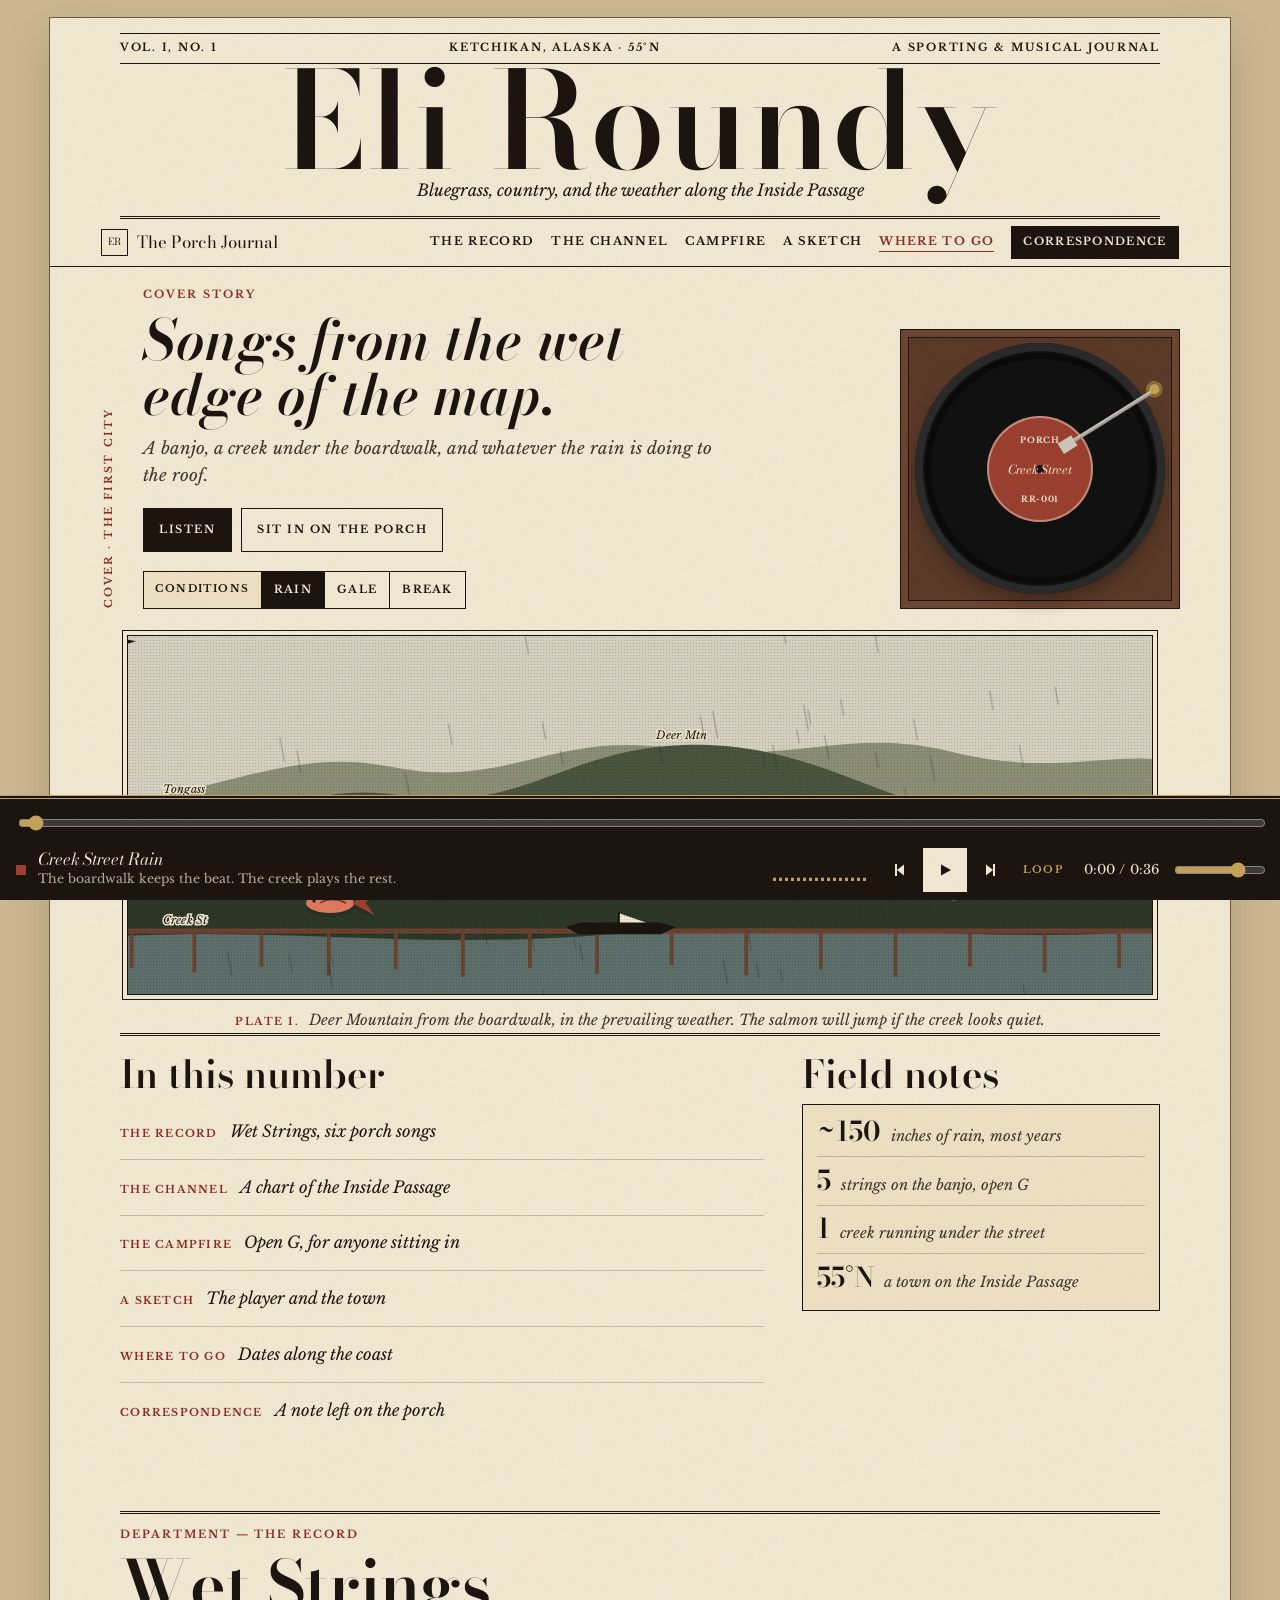
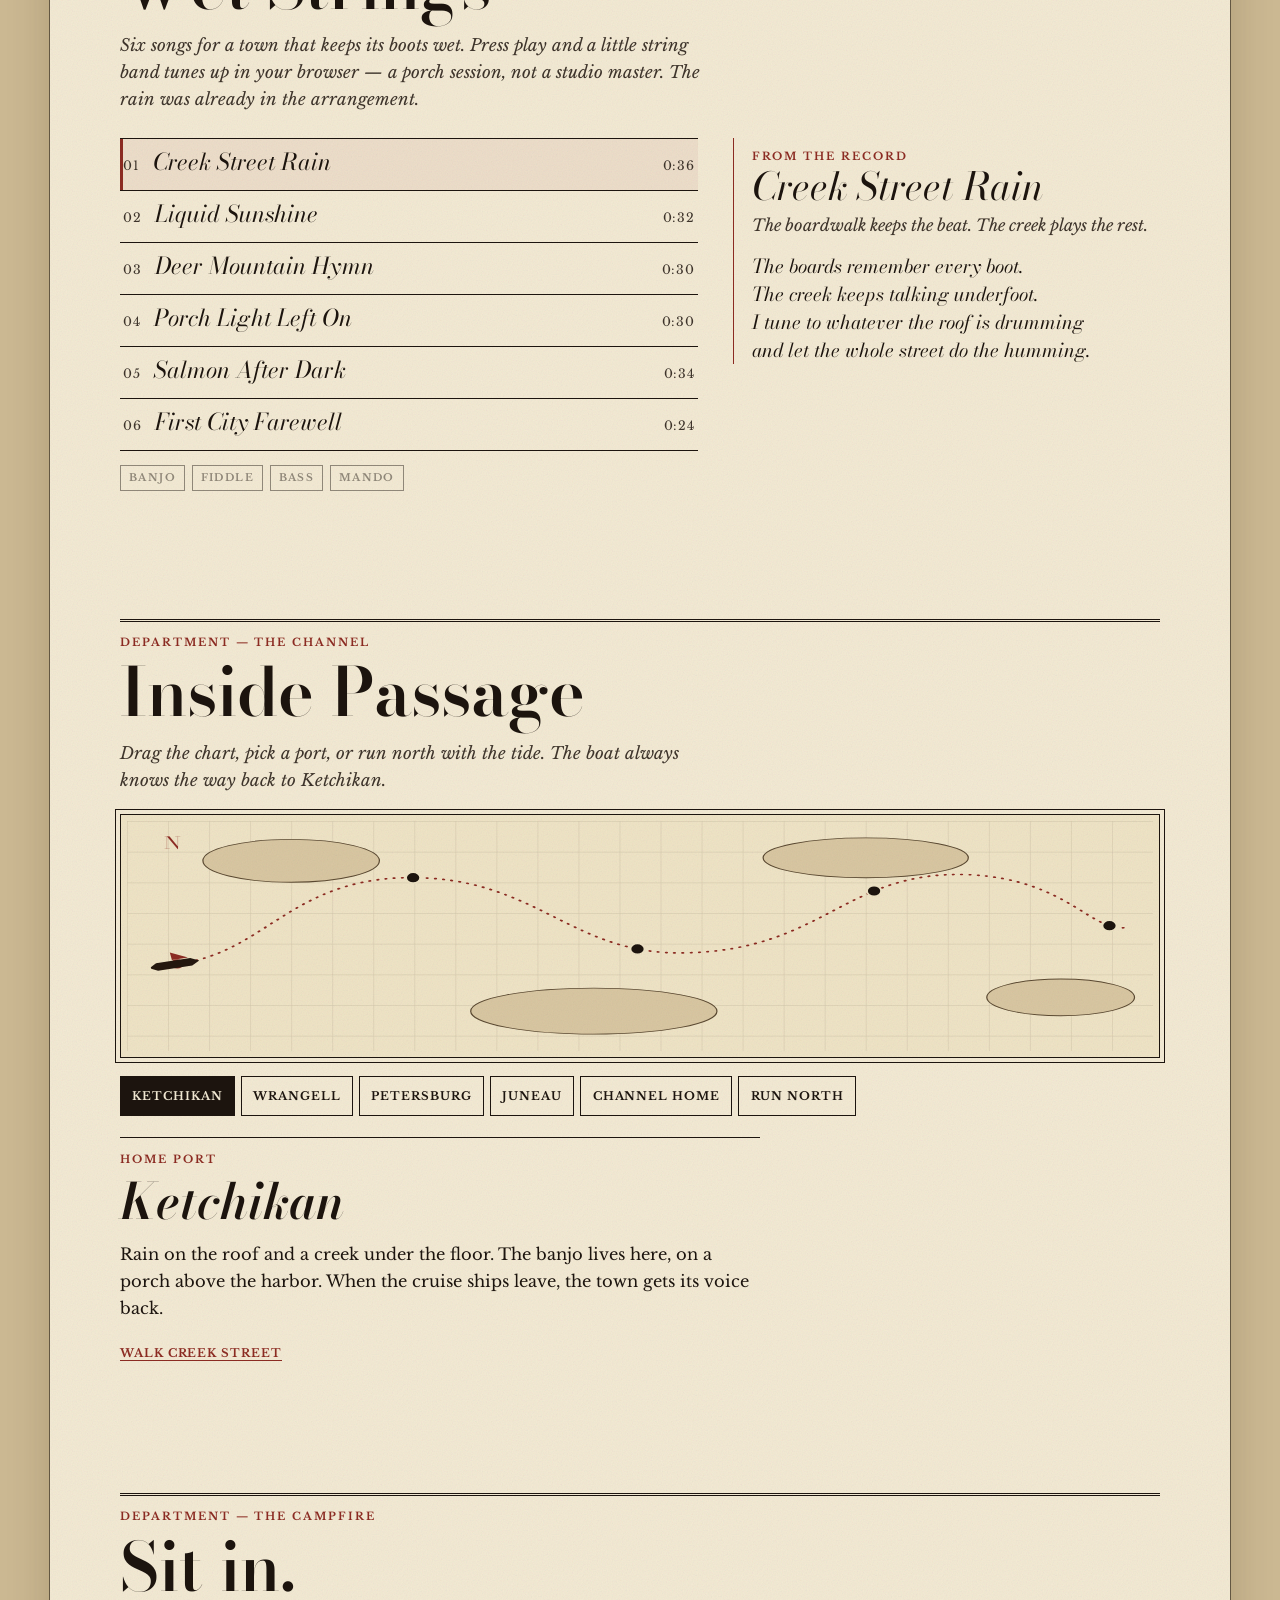
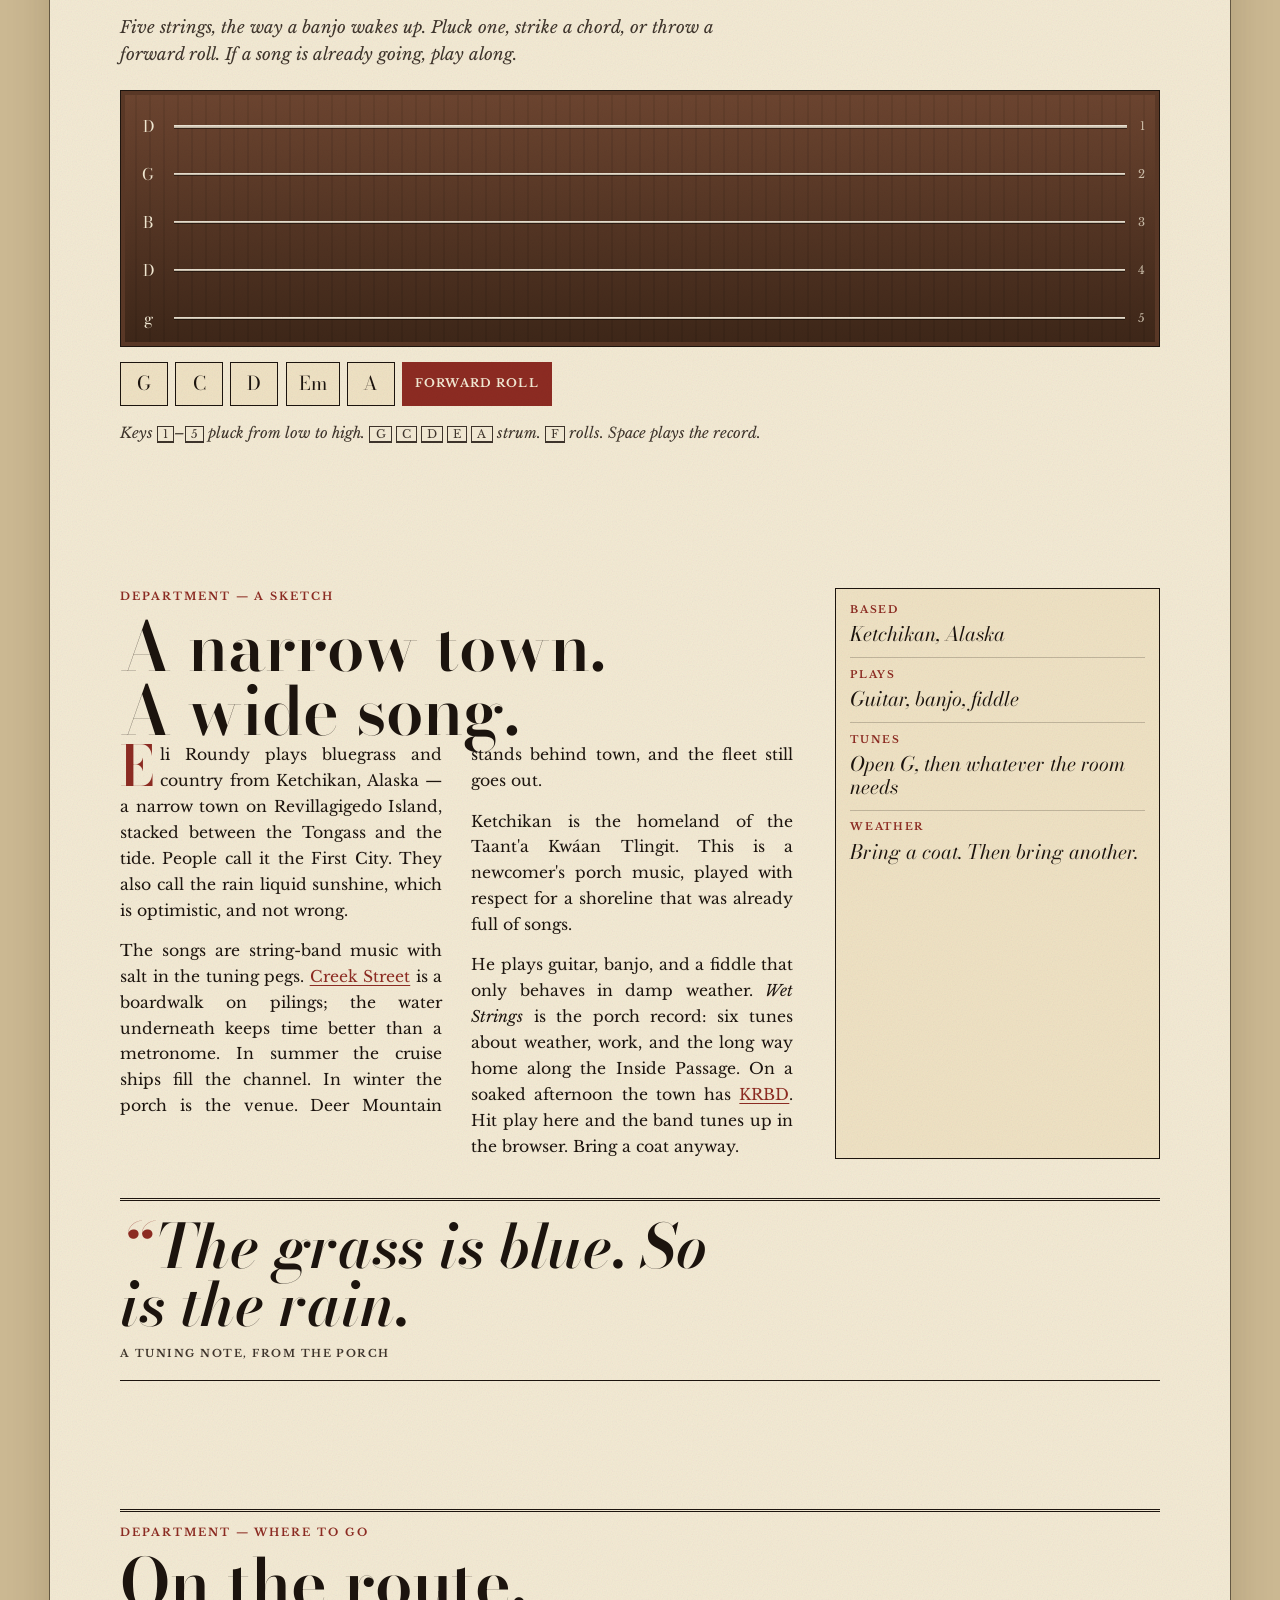
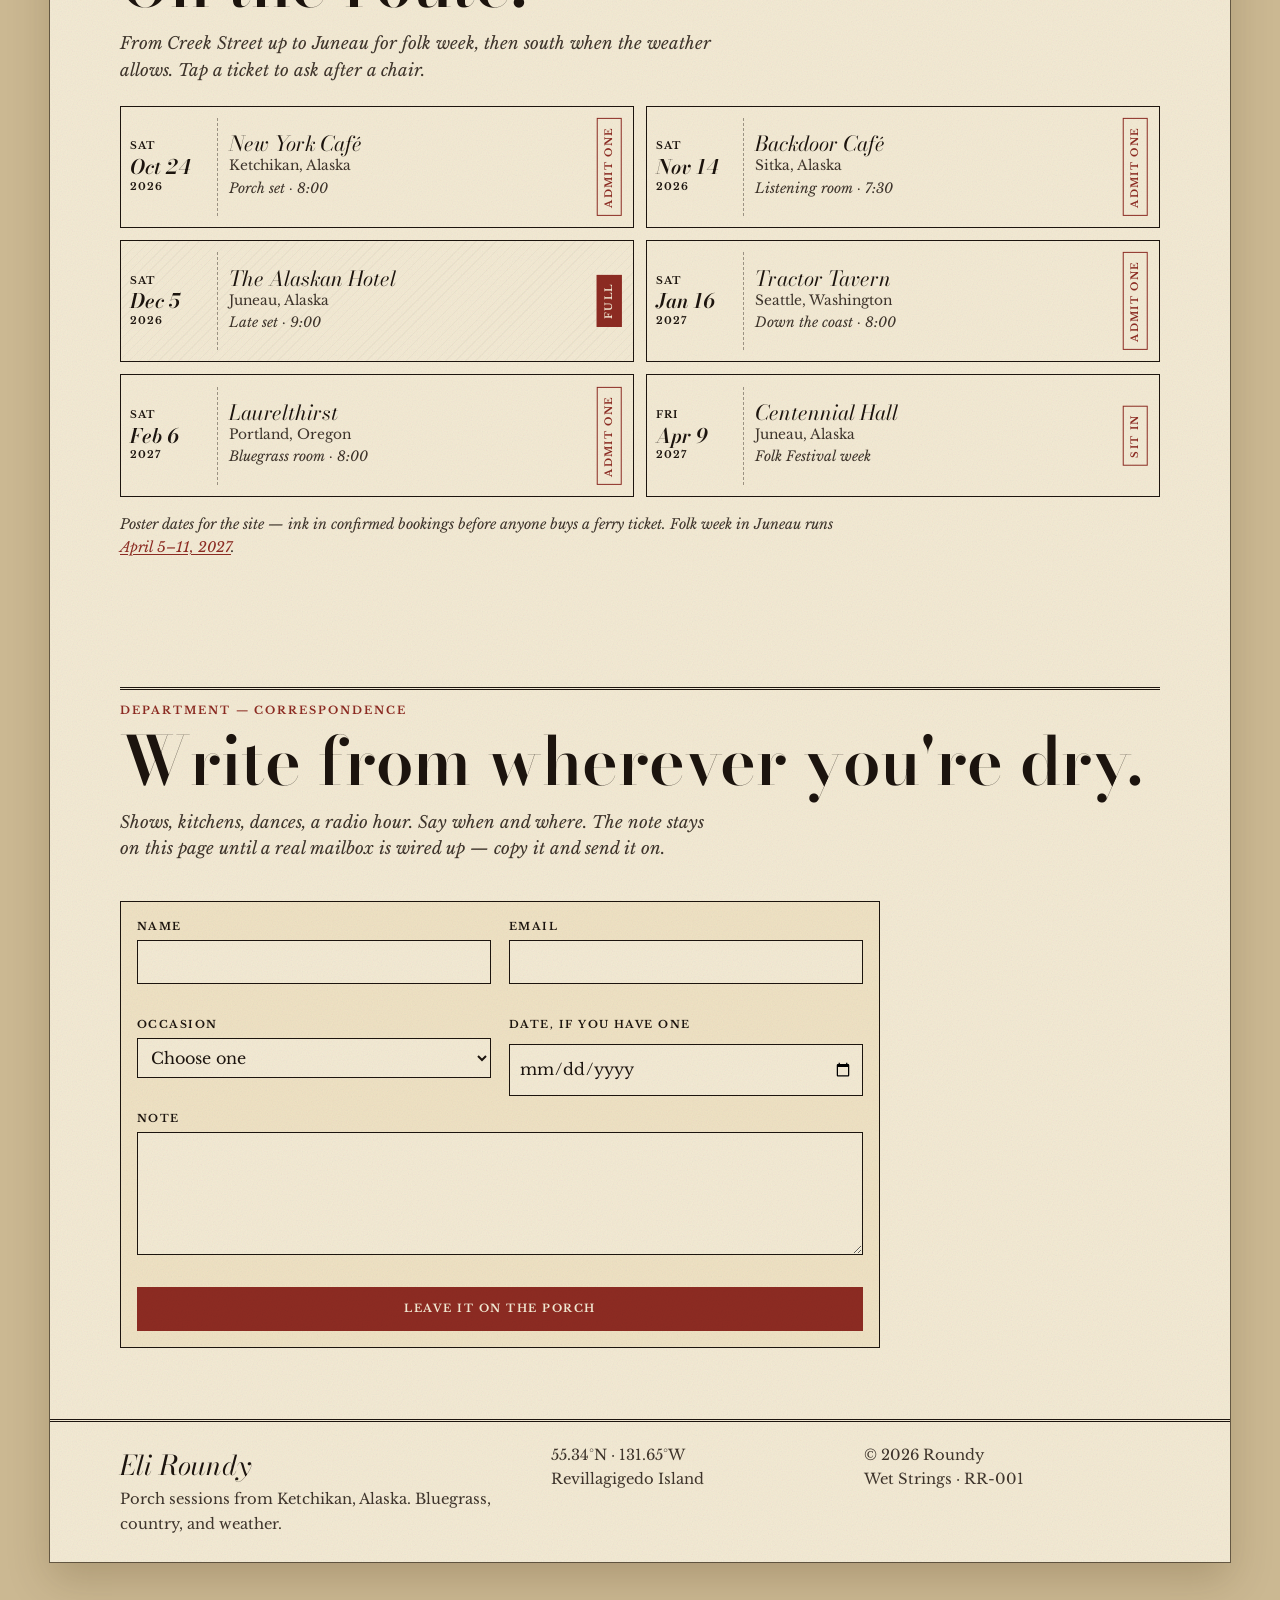
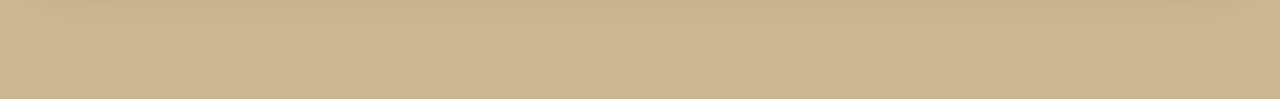
==== commit b752f415: "Restyle the porch site as a sporting journal. Bodoni and Baskerville on aged paper, with a masthead," ====
--- a/index.html
+++ b/index.html
@@ -3,57 +3,67 @@
   <head>
     <meta charset="utf-8" />
     <meta name="viewport" content="width=device-width, initial-scale=1" />
-    <title>Eli Roundy — Bluegrass &amp; Country from Ketchikan</title>
+    <title>Eli Roundy — A Journal from Ketchikan</title>
     <meta
       name="description"
       content="Eli Roundy plays bluegrass and country from a porch in Ketchikan, Alaska. Listen to Wet Strings, sail the Inside Passage, and pick a string in open G."
     />
-    <meta name="theme-color" content="#efe6d6" />
+    <meta name="theme-color" content="#f4ecd8" />
     <link rel="icon" href="favicon.svg" type="image/svg+xml" />
     <link rel="preconnect" href="https://fonts.googleapis.com" />
     <link rel="preconnect" href="https://fonts.gstatic.com" crossorigin />
     <link
-      href="https://fonts.googleapis.com/css2?family=Fraunces:ital,opsz,wght@0,9..144,500;0,9..144,600;1,9..144,500;1,9..144,600&family=Outfit:wght@300;400;500;600&display=swap"
+      href="https://fonts.googleapis.com/css2?family=Bodoni+Moda:ital,opsz,wght@0,6..96,500;0,6..96,600;0,6..96,700;1,6..96,500;1,6..96,600&family=Libre+Baskerville:ital,wght@0,400;0,700;1,400&display=swap"
       rel="stylesheet"
     />
     <link rel="stylesheet" href="css/styles.css" />
   </head>
   <body data-weather="rain">
     <a class="skip" href="#music">Skip to the music</a>
+    <div class="magazine">
+      <div class="issue">
+        <p class="issue-line">
+          <span>Vol. I, No. 1</span>
+          <span>Ketchikan, Alaska · 55°N</span>
+          <span>A sporting &amp; musical journal</span>
+        </p>
+        <h1 class="mast-title"><a href="#top">Eli Roundy</a></h1>
+        <p class="mast-sub">Bluegrass, country, and the weather along the Inside Passage</p>
+      </div>
     <header class="nav" id="nav">
       <a class="brand" href="#top">
         <span class="brand-mark" aria-hidden="true">ER</span>
-        <span class="brand-name">Eli Roundy</span>
+        <span class="brand-name">The Porch Journal</span>
       </a>
       <button class="nav-toggle" id="nav-toggle" type="button" aria-expanded="false" aria-controls="nav-menu">
         Menu
       </button>
       <nav class="nav-menu" id="nav-menu" aria-label="Primary">
-        <a href="#music">Music</a>
-        <a href="#passage">Passage</a>
-        <a href="#porch">The Porch</a>
-        <a href="#about">About</a>
-        <a href="#shows">Shows</a>
-        <a class="nav-book" href="#booking">Book a date</a>
+        <a href="#music">The Record</a>
+        <a href="#passage">The Channel</a>
+        <a href="#porch">Campfire</a>
+        <a href="#about">A Sketch</a>
+        <a href="#shows">Where to Go</a>
+        <a class="nav-book" href="#booking">Correspondence</a>
       </nav>
     </header>
 
     <main>
       <section class="hero" id="top">
         <div class="wrap-wide hero-top">
-          <p class="edge-label">Ketchikan · Alaska · 55°N</p>
+          <p class="edge-label">Cover · The First City</p>
           <div class="hero-copy">
-            <p class="kicker">Bluegrass &amp; country · The First City</p>
-            <h1>Eli <em>Roundy</em></h1>
+            <p class="kicker">Cover story</p>
+            <p class="cover-hed">Songs from the wet edge of the map.</p>
             <p class="lede">
-              Songs from the wet edge of the map. A banjo, a creek under the
-              boardwalk, and whatever the rain is doing to the roof.
+              A banjo, a creek under the boardwalk, and whatever the rain is doing to the roof.
             </p>
             <div class="hero-actions">
               <a class="btn btn-ink" href="#music">Listen</a>
               <a class="btn btn-ghost" href="#porch">Sit in on the porch</a>
             </div>
             <div class="weather" role="radiogroup" aria-label="Weather over the harbor">
+              <span class="weather-label">Conditions</span>
               <button class="weather-btn" type="button" role="radio" data-weather="rain" aria-checked="true">
                 Rain
               </button>
@@ -83,6 +93,7 @@
           </button>
         </div>
 
+        <figure class="plate">
         <div class="hero-scene">
           <svg class="scene" viewBox="0 0 1440 480" preserveAspectRatio="xMidYMax slice" aria-hidden="true">
             <rect class="sky" width="1440" height="480" />
@@ -149,18 +160,29 @@
               <circle cx="22" cy="16" r="1.6" fill="#1c1612" />
             </svg>
           </button>
-          <div class="marquee" aria-hidden="true">
-            <div class="marquee-track">
-              <p>Creek Street rain · Liquid sunshine · Deer Mountain hymn · Porch light left on · Salmon after dark · First City farewell · Open G · Ketchikan ·</p>
-              <p>Creek Street rain · Liquid sunshine · Deer Mountain hymn · Porch light left on · Salmon after dark · First City farewell · Open G · Ketchikan ·</p>
-            </div>
-          </div>
-        </div>
-      </section>
-
-      <section class="stats" aria-label="Ketchikan in numbers">
-        <h2 class="visually-hidden">Ketchikan in numbers</h2>
-        <ul class="wrap">
+        </div>
+          <figcaption class="plate-caption">
+            <span>Plate I.</span> Deer Mountain from the boardwalk, in the prevailing weather. The salmon will jump if the creek looks quiet.
+          </figcaption>
+        </figure>
+      </section>
+
+      <section class="stats" aria-label="In this number">
+        <div class="wrap contents">
+          <div>
+            <h2>In this number</h2>
+            <ol class="toc">
+              <li><a href="#music"><span>The Record</span> Wet Strings, six porch songs</a></li>
+              <li><a href="#passage"><span>The Channel</span> A chart of the Inside Passage</a></li>
+              <li><a href="#porch"><span>The Campfire</span> Open G, for anyone sitting in</a></li>
+              <li><a href="#about"><span>A Sketch</span> The player and the town</a></li>
+              <li><a href="#shows"><span>Where to Go</span> Dates along the coast</a></li>
+              <li><a href="#booking"><span>Correspondence</span> A note left on the porch</a></li>
+            </ol>
+          </div>
+          <div>
+            <h2>Field notes</h2>
+        <ul>
           <li>
             <strong>~150</strong>
             <span>inches of rain, most years</span>
@@ -178,12 +200,14 @@
             <span>a town on the Inside Passage</span>
           </li>
         </ul>
+          </div>
+        </div>
       </section>
 
       <section class="band music" id="music">
         <div class="wrap">
           <header class="section-head">
-            <p class="kicker">No. 01 — The record</p>
+            <p class="kicker">Department — The Record</p>
             <h2>Wet Strings</h2>
             <p class="deck">
               Six songs for a town that keeps its boots wet. Press play and a little string band tunes up in your browser — a porch session, not a studio master. The rain was already in the arrangement.
@@ -263,7 +287,7 @@
       <section class="band passage" id="passage">
         <div class="wrap">
           <header class="section-head">
-            <p class="kicker">No. 02 — The channel</p>
+            <p class="kicker">Department — The Channel</p>
             <h2>Inside Passage</h2>
             <p class="deck">
               Drag the chart, pick a port, or run north with the tide. The boat always knows the way back to Ketchikan.
@@ -271,20 +295,21 @@
           </header>
           <div class="chart-wrap">
             <svg id="passage-chart" viewBox="0 0 1000 300" preserveAspectRatio="none" role="slider" tabindex="0" aria-label="Course along the Inside Passage" aria-valuemin="0" aria-valuemax="100" aria-valuenow="2">
-              <rect width="1000" height="300" fill="#0c1918" />
+              <rect width="1000" height="300" fill="#efe4c6" />
               <pattern id="chart-grid" width="40" height="40" patternUnits="userSpaceOnUse">
-                <path d="M40 0 H0 V40" fill="none" stroke="rgba(243,234,215,0.08)" stroke-width="1" />
+                <path d="M40 0 H0 V40" fill="none" stroke="rgba(60,42,24,0.16)" stroke-width="1" />
               </pattern>
               <rect width="1000" height="300" fill="url(#chart-grid)" />
+              <text class="chart-north" x="36" y="36">N</text>
               <ellipse cx="160" cy="52" rx="86" ry="28" class="island" />
               <ellipse cx="455" cy="248" rx="120" ry="30" class="island" />
               <ellipse cx="720" cy="48" rx="100" ry="26" class="island" />
               <ellipse cx="910" cy="230" rx="72" ry="24" class="island" />
-              <path id="course" d="M28 188 C130 188 150 78 270 74 C400 70 430 176 545 172 C680 168 700 64 820 70 C920 76 940 150 978 138" fill="none" stroke="#e7b15a" stroke-width="2.5" stroke-dasharray="2 8" stroke-linecap="round" />
+              <path id="course" d="M28 188 C130 188 150 78 270 74 C400 70 430 176 545 172 C680 168 700 64 820 70 C920 76 940 150 978 138" fill="none" stroke="#8d2b22" stroke-width="2.2" stroke-dasharray="1 7" stroke-linecap="round" />
               <g id="port-markers"></g>
               <g id="boat">
-                <path d="M-20 5 L14 5 L22 0 L14 -5 L-20 -5 L-26 -1 L-26 1 Z" fill="#f3ead7" />
-                <path d="M-4 -5 L-4 -16 L12 -6 L-4 -6 Z" fill="#e7b15a" />
+                <path d="M-20 5 L14 5 L22 0 L14 -5 L-20 -5 L-26 -1 L-26 1 Z" fill="#24180f" />
+                <path d="M-4 -5 L-4 -16 L12 -6 L-4 -6 Z" fill="#8d2b22" />
               </g>
             </svg>
           </div>
@@ -310,7 +335,7 @@
       <section class="band porch" id="porch">
         <div class="wrap">
           <header class="section-head">
-            <p class="kicker">No. 03 — Open G</p>
+            <p class="kicker">Department — The Campfire</p>
             <h2>Sit in.</h2>
             <p class="deck">
               Five strings, the way a banjo wakes up. Pluck one, strike a chord, or throw a forward roll. If a song is already going, play along.
@@ -360,7 +385,7 @@
       <section class="band about" id="about">
         <div class="wrap about-grid">
           <div>
-            <p class="kicker">No. 04 — The player</p>
+            <p class="kicker">Department — A Sketch</p>
             <h2>A narrow town. A wide song.</h2>
             <div class="about-copy">
               <p>
@@ -409,7 +434,7 @@
       <section class="band shows" id="shows">
         <div class="wrap">
           <header class="section-head">
-            <p class="kicker">No. 05 — The poster</p>
+            <p class="kicker">Department — Where to Go</p>
             <h2>On the route.</h2>
             <p class="deck">
               From Creek Street up to Juneau for folk week, then south when the weather allows. Tap a ticket to ask after a chair.
@@ -481,7 +506,7 @@
       <section class="band booking" id="booking">
         <div class="wrap booking-grid">
           <header class="section-head">
-            <p class="kicker">No. 06 — The note</p>
+            <p class="kicker">Department — Correspondence</p>
             <h2>Write from wherever you're dry.</h2>
             <p class="deck">
               Shows, kitchens, dances, a radio hour. Say when and where. The note stays on this page until a real mailbox is wired up — copy it and send it on.
@@ -550,6 +575,7 @@
         <p>© 2026 Roundy<br />Wet Strings · RR-001</p>
       </div>
     </footer>
+    </div>
 
     <div class="dock" role="region" aria-label="Porch player">
       <div class="dock-progress">
--- a/css/styles.css
+++ b/css/styles.css
@@ -1,19 +1,21 @@
 :root {
-  --paper: #efe6d6;
-  --paper-2: #f7f1e4;
-  --ink: #1c1612;
-  --ink-soft: #4a433c;
-  --spruce: #1c3330;
-  --spruce-deep: #10211f;
-  --sea: #3e5c62;
-  --brass: #e7b15a;
-  --brass-deep: #a67c32;
-  --copper: #9c4030;
-  --mist: #c5d0cb;
-  --serif: "Fraunces", "Iowan Old Style", Palatino, Georgia, serif;
-  --sans: "Outfit", "Avenir Next", "Segoe UI", sans-serif;
-  --rule: rgba(28, 22, 18, 0.14);
-  --shadow: 0 18px 50px rgba(28, 22, 18, 0.16);
+  --paper: #f3ead4;
+  --paper-2: #efe2c4;
+  --ink: #1c140e;
+  --ink-soft: #3e342b;
+  --spruce: #2c3828;
+  --spruce-deep: #243024;
+  --sea: #5d6d66;
+  --brass: #a6843d;
+  --brass-deep: #7a5e28;
+  --copper: #8d2b22;
+  --carmine: #8d2b22;
+  --mist: #d5d0c0;
+  --serif: "Bodoni Moda", Didot, "Bodoni MT", "Didot", serif;
+  --text: "Libre Baskerville", Palatino, "Palatino Linotype", Georgia, serif;
+  --sans: "Libre Baskerville", Palatino, Georgia, serif;
+  --rule: rgba(28, 20, 14, 0.22);
+  --shadow: 0 12px 28px rgba(60, 40, 20, 0.12);
   color-scheme: light;
 }
 
@@ -29,43 +31,48 @@
 
 html {
   scroll-behavior: smooth;
-  scroll-padding-top: 5rem;
+  scroll-padding-top: 4.5rem;
   scroll-padding-bottom: 7rem;
 }
 
 body {
   margin: 0;
+  background:
+    radial-gradient(circle at 8% 12%, rgba(141, 43, 34, 0.08) 0 22px, transparent 23px),
+    radial-gradient(circle at 86% 28%, rgba(90, 60, 20, 0.1) 0 34px, transparent 35px),
+    radial-gradient(circle at 70% 88%, rgba(141, 43, 34, 0.06) 0 16px, transparent 17px),
+    #cbb892;
+  color: var(--ink);
+  font-family: var(--text);
+  font-weight: 400;
+  font-size: 1.02rem;
+  line-height: 1.65;
+  padding-bottom: 7.2rem;
+}
+
+.magazine {
+  position: relative;
+  width: min(1180px, calc(100% - 1.5rem));
+  margin: 1.1rem auto 1.4rem;
   background: var(--paper);
-  color: var(--ink);
-  font-family: var(--sans);
-  font-weight: 400;
-  font-size: 1.05rem;
-  line-height: 1.6;
-  padding-bottom: 6.25rem;
-  transition: background 0.45s ease;
-}
-
-body[data-weather="gale"] {
-  background: #e4e2d8;
-}
-
-body[data-weather="break"] {
-  background: #f4e7d0;
-}
-
-body::before {
+  box-shadow:
+    0 0 0 1px rgba(28, 20, 14, 0.55),
+    0 18px 40px rgba(70, 48, 20, 0.22);
+}
+
+.magazine::before {
   content: "";
-  position: fixed;
+  position: absolute;
   inset: 0;
   pointer-events: none;
-  z-index: 70;
-  opacity: 0.09;
+  z-index: 50;
+  opacity: 0.11;
   mix-blend-mode: multiply;
-  background-image: url("data:image/svg+xml,%3Csvg xmlns='http://www.w3.org/2000/svg' width='160' height='160'%3E%3Cfilter id='n'%3E%3CfeTurbulence type='fractalNoise' baseFrequency='0.85' numOctaves='2' stitchTiles='stitch'/%3E%3C/filter%3E%3Crect width='100%25' height='100%25' filter='url(%23n)'/%3E%3C/svg%3E");
+  background-image: url("data:image/svg+xml,%3Csvg xmlns='http://www.w3.org/2000/svg' width='180' height='180'%3E%3Cfilter id='n'%3E%3CfeTurbulence type='fractalNoise' baseFrequency='0.8' numOctaves='2' stitchTiles='stitch'/%3E%3C/filter%3E%3Crect width='100%25' height='100%25' filter='url(%23n)'/%3E%3C/svg%3E");
 }
 
 ::selection {
-  background: #e7b15a;
+  background: #e7c9a2;
   color: var(--ink);
 }
 
@@ -90,12 +97,12 @@
 }
 
 a {
-  color: var(--copper);
-  text-underline-offset: 0.18em;
+  color: var(--carmine);
+  text-underline-offset: 0.16em;
 }
 
 :focus-visible {
-  outline: 2px solid var(--brass-deep);
+  outline: 2px solid var(--carmine);
   outline-offset: 3px;
 }
 
@@ -126,54 +133,115 @@
 }
 
 .wrap {
-  width: min(1120px, calc(100% - 2.5rem));
+  width: min(1040px, calc(100% - 2.6rem));
   margin-inline: auto;
 }
 
 .wrap-wide {
-  width: min(1240px, calc(100% - 2rem));
+  width: min(1080px, calc(100% - 2.2rem));
   margin-inline: auto;
 }
 
+.issue {
+  padding: 0.95rem 1.1rem 0;
+  text-align: center;
+}
+
+.issue-line {
+  display: flex;
+  justify-content: space-between;
+  gap: 0.75rem 1.2rem;
+  width: min(1040px, calc(100% - 1.4rem));
+  margin: 0 auto;
+  padding: 0.35rem 0;
+  border-top: 1px solid var(--ink);
+  border-bottom: 1px solid var(--ink);
+  font-size: 0.68rem;
+  font-weight: 700;
+  letter-spacing: 0.16em;
+  text-transform: uppercase;
+}
+
+.mast-title {
+  margin: 0.2rem 0 0;
+  font-family: var(--serif);
+  font-weight: 600;
+  font-size: clamp(4.4rem, 12vw, 8.4rem);
+  line-height: 0.8;
+  letter-spacing: 0.012em;
+}
+
+.mast-title a {
+  color: inherit;
+  text-decoration: none;
+}
+
+.mast-sub {
+  width: min(1040px, calc(100% - 1.4rem));
+  margin: 0.15rem auto 0;
+  padding-bottom: 0.75rem;
+  border-bottom: 3px double var(--ink);
+  font-style: italic;
+  font-size: 1.02rem;
+}
+
 .kicker {
-  margin: 0 0 0.7rem;
-  font-size: 0.75rem;
+  margin: 0 0 0.55rem;
+  font-family: var(--text);
+  font-size: 0.68rem;
+  font-weight: 700;
   letter-spacing: 0.18em;
   text-transform: uppercase;
-  font-weight: 500;
+  color: var(--carmine);
 }
 
 h1,
 h2,
-h3 {
-  font-family: var(--serif);
-  font-weight: 500;
-  letter-spacing: -0.03em;
+h3,
+.cover-hed {
+  font-family: var(--serif);
+  font-weight: 600;
+  letter-spacing: 0;
   text-wrap: balance;
-  line-height: 0.92;
+  line-height: 0.95;
+}
+
+.section-head {
+  border-top: 3px double var(--ink);
+  padding-top: 0.75rem;
 }
 
 .section-head h2,
 .about h2,
-.booking h2 {
+.booking h2,
+.contents h2 {
   margin: 0;
-  font-size: clamp(3rem, 7vw, 5.6rem);
+  font-size: clamp(2.5rem, 5.4vw, 4.2rem);
+}
+
+.cover-hed {
+  margin: 0;
+  font-style: italic;
+  font-size: clamp(2.3rem, 4.4vw, 3.6rem);
+  line-height: 0.98;
 }
 
 .deck,
 .lede {
-  font-size: 1.15rem;
-  line-height: 1.55;
-  max-width: 40rem;
+  font-size: 1.05rem;
+  font-style: italic;
+  line-height: 1.6;
+  max-width: 38rem;
   text-wrap: pretty;
+  color: var(--ink-soft);
 }
 
 .band {
-  padding: clamp(4.2rem, 8vw, 7rem) 0;
+  padding: clamp(2.6rem, 5vw, 4.2rem) 0;
 }
 
 section {
-  scroll-margin-top: 5.2rem;
+  scroll-margin-top: 4.6rem;
 }
 
 .nav {
@@ -184,63 +252,62 @@
   align-items: center;
   justify-content: space-between;
   gap: 1rem;
-  padding: 0.75rem 4vw;
-  background: color-mix(in srgb, var(--paper) 88%, transparent);
-  backdrop-filter: blur(14px);
-  border-bottom: 1px solid transparent;
+  padding: 0.45rem 4vw;
+  background: var(--paper);
+  border-bottom: 1px solid var(--ink);
 }
 
 .brand {
   display: flex;
   align-items: center;
-  gap: 0.7rem;
+  gap: 0.55rem;
   color: inherit;
   text-decoration: none;
   font-family: var(--serif);
-  font-size: 1.25rem;
+  font-size: 1.05rem;
 }
 
 .brand-mark {
-  width: 2.3rem;
-  height: 2.3rem;
-  border: 1.5px solid var(--brass-deep);
-  border-radius: 50%;
+  width: 1.7rem;
+  height: 1.7rem;
+  border: 1px solid var(--ink);
   display: grid;
   place-items: center;
-  font-size: 0.78rem;
+  font-size: 0.62rem;
   letter-spacing: 0.04em;
 }
 
 .nav-menu {
   display: flex;
   align-items: center;
-  gap: 1.25rem;
+  gap: 1.05rem;
 }
 
 .nav-menu a:not(.nav-book) {
   color: inherit;
   text-decoration: none;
-  font-size: 0.95rem;
-  background-image: linear-gradient(currentColor, currentColor);
-  background-repeat: no-repeat;
-  background-position: 0 100%;
-  background-size: 0 1px;
-  transition: background-size 0.25s ease;
+  font-size: 0.72rem;
+  font-weight: 700;
+  letter-spacing: 0.12em;
+  text-transform: uppercase;
+  border-bottom: 1px solid transparent;
 }
 
 .nav-menu a:not(.nav-book):hover,
 .nav-menu a:not(.nav-book).is-active {
-  background-size: 100% 1px;
+  border-bottom-color: var(--carmine);
+  color: var(--carmine);
 }
 
 .nav-book {
-  background: var(--spruce);
+  border: 1px solid var(--ink);
   color: var(--paper);
+  background: var(--ink);
   text-decoration: none;
-  border-radius: 999px;
-  padding: 0.55rem 0.95rem;
-  font-size: 0.82rem;
-  letter-spacing: 0.08em;
+  padding: 0.4rem 0.7rem;
+  font-size: 0.68rem;
+  font-weight: 700;
+  letter-spacing: 0.12em;
   text-transform: uppercase;
 }
 
@@ -248,68 +315,61 @@
   display: none;
   min-height: 44px;
   padding: 0 0.2rem;
-  letter-spacing: 0.12em;
-  text-transform: uppercase;
-  font-size: 0.78rem;
+  letter-spacing: 0.14em;
+  text-transform: uppercase;
+  font-size: 0.72rem;
+  font-weight: 700;
 }
 
 .hero-top {
   display: grid;
-  grid-template-columns: auto 1fr minmax(220px, 300px);
-  gap: 1rem 2rem;
+  grid-template-columns: auto 1fr minmax(200px, 280px);
+  gap: 1rem 1.6rem;
   align-items: end;
-  padding: 1.3rem 0 0.8rem;
+  padding: 1.2rem 0 0.4rem;
 }
 
 .edge-label {
   margin: 0;
   writing-mode: vertical-rl;
   transform: rotate(180deg);
-  letter-spacing: 0.22em;
-  text-transform: uppercase;
-  font-size: 0.72rem;
-  color: var(--ink-soft);
+  letter-spacing: 0.2em;
+  text-transform: uppercase;
+  font-size: 0.66rem;
+  font-weight: 700;
+  color: var(--carmine);
   justify-self: start;
   align-self: stretch;
   display: flex;
   align-items: center;
 }
 
-.hero h1 {
-  margin: 0;
-  font-size: clamp(4.2rem, 9vw, 7.8rem);
-  line-height: 0.78;
-}
-
-.hero h1 em {
-  font-style: italic;
-  font-weight: 500;
-}
-
 .lede {
-  margin: 1rem 0 0;
-  color: var(--ink-soft);
+  margin: 0.8rem 0 0;
 }
 
 .hero-actions {
   display: flex;
   flex-wrap: wrap;
-  gap: 0.7rem;
-  margin-top: 1.4rem;
+  gap: 0.6rem;
+  margin-top: 1.15rem;
 }
 
 .btn {
   display: inline-flex;
   align-items: center;
   justify-content: center;
-  min-height: 48px;
-  padding: 0.65rem 1.15rem;
-  border-radius: 999px;
+  min-height: 44px;
+  padding: 0.55rem 0.95rem;
   text-decoration: none;
-  letter-spacing: 0.08em;
-  text-transform: uppercase;
-  font-size: 0.78rem;
-  border: 1px solid transparent;
+  letter-spacing: 0.14em;
+  text-transform: uppercase;
+  font-size: 0.68rem;
+  font-weight: 700;
+  font-style: normal;
+  border: 1px solid var(--ink);
+  background: transparent;
+  color: var(--ink);
 }
 
 .btn-ink {
@@ -318,55 +378,74 @@
 }
 
 .btn-ghost {
-  border-color: currentColor;
+  background: transparent;
   color: inherit;
-  background: transparent;
 }
 
 .btn-brass {
-  background: var(--brass);
-  color: var(--ink);
-  border: 0;
+  background: var(--carmine);
+  color: var(--paper);
+  border-color: var(--carmine);
   cursor: pointer;
 }
 
 .btn:hover {
-  transform: translateY(-1px);
+  background: var(--ink);
+  color: var(--paper);
+}
+
+.btn-brass:hover {
+  background: #6e2019;
+  color: var(--paper);
 }
 
 .weather {
   display: inline-flex;
-  margin-top: 1.3rem;
-  padding: 0.2rem;
-  border: 1px solid rgba(28, 22, 18, 0.22);
-  border-radius: 999px;
+  align-items: stretch;
+  margin-top: 1.15rem;
+  border: 1px solid var(--ink);
+}
+
+.weather-label {
+  display: grid;
+  place-items: center;
+  padding: 0 0.7rem;
+  font-size: 0.64rem;
+  font-weight: 700;
+  letter-spacing: 0.14em;
+  text-transform: uppercase;
+  border-right: 1px solid var(--ink);
+  background: var(--paper-2);
 }
 
 .weather-btn {
-  border-radius: 999px;
   min-height: 36px;
-  padding: 0.35rem 0.8rem;
-  font-size: 0.72rem;
-  letter-spacing: 0.14em;
-  text-transform: uppercase;
+  padding: 0.35rem 0.75rem;
+  font-size: 0.68rem;
+  font-weight: 700;
+  letter-spacing: 0.12em;
+  text-transform: uppercase;
+  border-right: 1px solid var(--ink);
+}
+
+.weather-btn:last-child {
+  border-right: 0;
 }
 
 .weather-btn[aria-checked="true"] {
-  background: var(--spruce);
+  background: var(--ink);
   color: var(--paper);
 }
 
 .turntable {
-  width: min(100%, 320px);
+  width: min(100%, 280px);
   aspect-ratio: 1;
   justify-self: end;
   position: relative;
-  border-radius: 1.1rem;
-  padding: 1rem;
-  background:
-    radial-gradient(circle at 50% 42%, #6a4330, #2a1810 72%);
-  box-shadow: var(--shadow), inset 0 1px 0 rgba(255, 255, 255, 0.18);
-  margin-bottom: -3.2rem;
+  padding: 0.85rem;
+  background: #5c3a28;
+  border: 1px solid var(--ink);
+  box-shadow: inset 0 0 0 7px #6d4632, inset 0 0 0 8px var(--ink);
   z-index: 2;
 }
 
@@ -382,7 +461,7 @@
   width: 100%;
   height: 100%;
   background: #111;
-  box-shadow: inset 0 0 0 8px #2a2a2a, 0 10px 24px rgba(0, 0, 0, 0.35);
+  box-shadow: inset 0 0 0 8px #2a2a2a, 0 8px 16px rgba(0, 0, 0, 0.28);
 }
 
 .vinyl {
@@ -405,7 +484,7 @@
 .label {
   width: 46%;
   aspect-ratio: 1;
-  background: var(--copper);
+  background: var(--carmine);
   color: var(--paper);
   text-align: center;
   padding: 0.7rem 0.45rem 0.55rem;
@@ -413,7 +492,7 @@
   z-index: 1;
   overflow: hidden;
   line-height: 1.05;
-  box-shadow: inset 0 0 0 3px rgba(255, 255, 255, 0.16);
+  box-shadow: inset 0 0 0 2px rgba(243, 234, 212, 0.45);
 }
 
 .label::after {
@@ -435,7 +514,8 @@
 .label-kicker,
 .label-cat {
   display: block;
-  font-size: 0.55rem;
+  font-size: 0.52rem;
+  font-weight: 700;
   letter-spacing: 0.08em;
   text-transform: uppercase;
 }
@@ -443,6 +523,7 @@
 .label-title {
   display: block;
   font-family: var(--serif);
+  font-style: italic;
   font-size: 0.78rem;
   line-height: 0.95;
   margin: 0.12rem auto;
@@ -479,7 +560,7 @@
   width: 16px;
   height: 16px;
   border-radius: 50%;
-  background: var(--brass);
+  background: #c4a15a;
   box-shadow: inset 0 0 0 3px #8c6a32;
 }
 
@@ -490,23 +571,43 @@
   width: 16px;
   height: 12px;
   background: #cfc6ba;
-  border-radius: 2px 0 2px 2px;
+}
+
+.plate {
+  width: min(1040px, calc(100% - 2.6rem));
+  margin: 0.8rem auto 0;
+  padding: 7px 7px 0;
 }
 
 .hero-scene {
   position: relative;
-  height: clamp(220px, 30vw, 340px);
+  height: clamp(220px, 32vw, 360px);
   overflow: hidden;
-  background: #8ea09c;
+  background: #8d9078;
+  border: 1px solid var(--ink);
+  outline: 1px solid var(--ink);
+  outline-offset: 4px;
   transition: filter 0.45s ease;
 }
 
 body[data-weather="gale"] .hero-scene {
-  filter: saturate(0.75) brightness(0.82);
+  filter: saturate(0.7) brightness(0.86);
 }
 
 body[data-weather="break"] .hero-scene {
-  filter: saturate(1.08) brightness(1.06);
+  filter: saturate(1.05) brightness(1.05);
+}
+
+.hero-scene::after {
+  content: "";
+  position: absolute;
+  inset: 0;
+  z-index: 3;
+  pointer-events: none;
+  opacity: 0.22;
+  mix-blend-mode: multiply;
+  background-image: radial-gradient(rgba(28, 20, 14, 0.85) 0.55px, transparent 0.7px);
+  background-size: 3px 3px;
 }
 
 .scene {
@@ -515,26 +616,29 @@
   display: block;
 }
 
-.sky { fill: #c5d0cb; }
-.far { fill: #7f9794; }
-.ridge { fill: #2c4a45; }
-.near { fill: #1c3330; }
-.water { fill: #3e5c62; }
+.sky { fill: #d7d2c2; }
+.far { fill: #8d9078; }
+.ridge { fill: #4a5640; }
+.near { fill: #2c3828; }
+.water { fill: #5e706c; }
 .boardwalk { fill: #6a4330; }
-.boat { fill: #1c1612; }
-.sail { fill: #f3ead7; }
-.plane { fill: #1c1612; }
-
-body[data-weather="gale"] .sky { fill: #8aa0a6; }
+.boat { fill: #1c140e; }
+.sail { fill: #f3ead4; }
+.plane { fill: #1c140e; }
+
+body[data-weather="gale"] .sky { fill: #b7c0c2; }
 body[data-weather="break"] .sky { fill: #f0d7a8; }
-body[data-weather="break"] .water { fill: #4d7374; }
+body[data-weather="break"] .water { fill: #6d8578; }
 
 .map-label {
-  font-family: var(--sans);
-  font-size: 13px;
-  letter-spacing: 0.16em;
-  text-transform: uppercase;
-  fill: rgba(243, 234, 215, 0.78);
+  font-family: "Libre Baskerville", Georgia, serif;
+  font-style: italic;
+  font-size: 15px;
+  letter-spacing: 0.02em;
+  fill: #1c140e;
+  stroke: #f3ead4;
+  stroke-width: 4px;
+  paint-order: stroke;
 }
 
 .plane {
@@ -544,7 +648,7 @@
 .sunshaft {
   position: absolute;
   inset: 0;
-  background: linear-gradient(115deg, transparent 28%, rgba(255, 220, 150, 0.45) 48%, transparent 64%);
+  background: linear-gradient(115deg, transparent 28%, rgba(255, 220, 150, 0.4) 48%, transparent 64%);
   opacity: 0;
   transition: opacity 0.45s ease;
   pointer-events: none;
@@ -569,79 +673,121 @@
   left: 16%;
   bottom: 18%;
   width: 86px;
-  z-index: 3;
-  filter: drop-shadow(0 6px 0 rgba(14, 26, 24, 0.25));
+  z-index: 4;
+  filter: drop-shadow(0 4px 0 rgba(28, 20, 14, 0.2));
 }
 
 .salmon-btn.is-jumping {
   animation: leap 0.7s ease;
 }
 
-.marquee {
-  position: absolute;
-  left: 0;
-  right: 0;
-  bottom: 0;
-  z-index: 4;
-  overflow: hidden;
-  background: rgba(14, 26, 24, 0.82);
-  color: var(--paper);
-}
-
-.marquee-track {
+.plate-caption {
+  margin: 0.85rem 0 0;
+  text-align: center;
+  font-style: italic;
+  font-size: 0.92rem;
+  color: var(--ink-soft);
+}
+
+.plate-caption span {
+  font-style: normal;
+  font-weight: 700;
+  letter-spacing: 0.14em;
+  text-transform: uppercase;
+  font-size: 0.66rem;
+  color: var(--carmine);
+  margin-right: 0.35rem;
+}
+
+.stats {
+  padding-bottom: 0.4rem;
+}
+
+.contents {
+  display: grid;
+  grid-template-columns: 1.35fr 0.75fr;
+  gap: 1.6rem 2.4rem;
+  padding: 1.3rem 0 0.2rem;
+  border-top: 3px double var(--ink);
+}
+
+.contents h2 {
+  font-size: clamp(1.8rem, 3vw, 2.4rem);
+  margin-bottom: 0.7rem;
+}
+
+.toc {
+  list-style: none;
+  margin: 0;
+  padding: 0;
+}
+
+.toc li {
+  border-bottom: 1px dotted rgba(28, 20, 14, 0.45);
+}
+
+.toc a {
   display: flex;
-  width: max-content;
-  animation: ticker 42s linear infinite;
-}
-
-.marquee p {
-  margin: 0;
-  padding: 0.45rem 1rem;
-  font-size: 0.75rem;
-  letter-spacing: 0.16em;
-  text-transform: uppercase;
-  white-space: nowrap;
-}
-
-.marquee:hover .marquee-track {
-  animation-play-state: paused;
-}
-
-.stats {
-  background: var(--spruce);
-  color: var(--paper);
+  gap: 0.75rem;
+  align-items: baseline;
+  padding: 0.42rem 0;
+  color: inherit;
+  text-decoration: none;
+  font-style: italic;
+}
+
+.toc a span {
+  flex: none;
+  font-style: normal;
+  font-weight: 700;
+  font-size: 0.66rem;
+  letter-spacing: 0.12em;
+  text-transform: uppercase;
+  color: var(--carmine);
+}
+
+.toc a:hover {
+  color: var(--carmine);
 }
 
 .stats ul {
   list-style: none;
   display: grid;
-  grid-template-columns: repeat(4, 1fr);
-  gap: 1rem;
+  gap: 0.15rem;
   margin: 0;
-  padding: 1.6rem 0;
+  padding: 0.35rem 0.85rem 0.5rem;
+  border: 1px solid var(--ink);
+  background: var(--paper-2);
+}
+
+.stats li {
+  padding: 0.45rem 0;
+  border-bottom: 1px solid var(--rule);
+}
+
+.stats li:last-child {
+  border-bottom: 0;
 }
 
 .stats strong {
-  display: block;
-  font-family: var(--serif);
-  font-weight: 500;
-  font-size: clamp(2rem, 4vw, 3.3rem);
-  color: var(--brass);
+  font-family: var(--serif);
+  font-weight: 600;
+  font-size: 1.7rem;
   line-height: 1;
+  margin-right: 0.35rem;
 }
 
 .stats span {
-  display: block;
-  margin-top: 0.35rem;
-  color: rgba(243, 234, 215, 0.82);
+  font-style: italic;
+  color: var(--ink-soft);
   font-size: 0.92rem;
 }
 
 .music-layout {
   display: grid;
   grid-template-columns: 1.15fr 0.85fr;
-  gap: 2.5rem;
-  margin-top: 2.2rem;
+  gap: 2.2rem;
+  margin-top: 1.5rem;
   align-items: start;
 }
 
@@ -649,111 +795,113 @@
   list-style: none;
   margin: 0;
   padding: 0;
+  border-top: 1px solid var(--ink);
 }
 
 .track {
   width: 100%;
   display: grid;
   grid-template-columns: auto 1fr auto;
-  gap: 0.9rem;
+  gap: 0.85rem;
   align-items: baseline;
   text-align: left;
-  padding: 0.85rem 0.35rem;
-  border-bottom: 1px solid var(--rule);
+  padding: 0.7rem 0.2rem;
+  border-bottom: 1px solid var(--ink);
   min-height: 52px;
 }
 
 .track .num,
 .track .time {
-  font-variant-numeric: tabular-nums;
+  font-variant-numeric: oldstyle-nums;
   font-size: 0.78rem;
-  letter-spacing: 0.08em;
+  letter-spacing: 0.06em;
   color: var(--ink-soft);
 }
 
 .track .name {
   font-family: var(--serif);
   font-size: 1.45rem;
-  line-height: 1.1;
+  font-style: italic;
+  line-height: 1.05;
 }
 
 .track[aria-current="true"] {
-  background: linear-gradient(90deg, rgba(156, 64, 48, 0.14), transparent 75%);
-}
-
-.track[aria-current="true"] .name {
-  font-style: italic;
+  box-shadow: inset 3px 0 0 var(--carmine);
+  background: rgba(141, 43, 34, 0.06);
 }
 
 .voices {
   display: flex;
   flex-wrap: wrap;
-  gap: 0.45rem;
+  gap: 0.4rem;
   list-style: none;
   padding: 0;
-  margin: 1rem 0 0;
+  margin: 0.9rem 0 0;
 }
 
 .voices li {
-  border: 1px solid var(--rule);
-  border-radius: 999px;
-  padding: 0.25rem 0.65rem;
-  font-size: 0.7rem;
+  border: 1px solid var(--ink);
+  padding: 0.2rem 0.5rem;
+  font-size: 0.64rem;
+  font-weight: 700;
   letter-spacing: 0.14em;
   text-transform: uppercase;
-  opacity: 0.5;
+  opacity: 0.45;
 }
 
 .voices li.is-hot {
   opacity: 1;
-  background: var(--spruce);
+  background: var(--ink);
   color: var(--paper);
-  border-color: var(--spruce);
 }
 
 .lyrics {
   margin: 0;
-  padding-top: 0.4rem;
+  padding: 0.2rem 0 0 1.1rem;
+  border-left: 1px solid var(--carmine);
 }
 
 .lyric-title {
   display: block;
   font-family: var(--serif);
-  font-size: clamp(2rem, 4vw, 3rem);
+  font-style: italic;
+  font-size: clamp(1.8rem, 3vw, 2.6rem);
   line-height: 0.95;
 }
 
 .lyric-blurb {
   display: block;
-  margin-top: 0.55rem;
+  margin-top: 0.45rem;
+  font-style: italic;
   color: var(--ink-soft);
 }
 
 .lyrics blockquote {
-  margin: 1rem 0 0;
-  font-family: var(--serif);
-  font-size: 1.35rem;
+  margin: 0.9rem 0 0;
+  font-family: var(--serif);
+  font-style: italic;
+  font-size: 1.2rem;
   line-height: 1.45;
   white-space: pre-line;
 }
 
-.passage {
-  background:
-    radial-gradient(circle at 20% 0%, rgba(62, 92, 98, 0.35), transparent 42%),
-    var(--spruce-deep);
-  color: var(--paper);
-}
-
-.passage .deck {
-  color: rgba(243, 234, 215, 0.84);
+.passage,
+.porch,
+.booking,
+.shows,
+.about,
+.music {
+  background: transparent;
+  color: var(--ink);
 }
 
 .chart-wrap {
-  margin-top: 1.6rem;
-  border: 1px solid rgba(231, 177, 90, 0.3);
-  border-radius: 18px;
-  overflow: hidden;
-  background: #0c1918;
+  margin-top: 1.2rem;
+  padding: 6px;
+  border: 1px solid var(--ink);
+  outline: 1px solid var(--ink);
+  outline-offset: 4px;
+  background: #efe4c6;
 }
 
 #passage-chart {
@@ -769,78 +917,83 @@
 }
 
 .island {
-  fill: #1a3330;
-  stroke: rgba(243, 234, 215, 0.18);
+  fill: #d9c7a2;
+  stroke: #5c4a32;
+  stroke-width: 1.2;
 }
 
 .port-dot {
-  fill: #f3ead7;
-  stroke: #0c1918;
+  fill: #1c140e;
+  stroke: #efe4c6;
   stroke-width: 2;
   cursor: pointer;
 }
 
 .port-dot.is-active {
-  fill: var(--brass);
+  fill: var(--carmine);
+}
+
+.chart-north {
+  font-family: "Bodoni Moda", Didot, serif;
+  font-size: 22px;
+  fill: var(--carmine);
 }
 
 .port-nav {
   display: flex;
   flex-wrap: wrap;
-  gap: 0.5rem;
-  margin-top: 1rem;
+  gap: 0.4rem;
+  margin-top: 1.15rem;
 }
 
 .port-btn,
 .drift {
-  border: 1px solid rgba(243, 234, 215, 0.32);
-  color: var(--paper);
-  border-radius: 999px;
+  border: 1px solid var(--ink);
+  color: var(--ink);
   min-height: 40px;
-  padding: 0.4rem 0.85rem;
+  padding: 0.35rem 0.7rem;
+  font-size: 0.72rem;
+  font-weight: 700;
+  letter-spacing: 0.08em;
+  text-transform: uppercase;
 }
 
 .port-btn[aria-pressed="true"],
 .drift[aria-pressed="true"] {
-  background: var(--brass);
-  color: var(--ink);
-  border-color: var(--brass);
+  background: var(--ink);
+  color: var(--paper);
 }
 
 .port-card {
   max-width: 40rem;
-  margin-top: 1.4rem;
+  margin-top: 1.3rem;
+  padding-top: 0.8rem;
+  border-top: 1px solid var(--ink);
 }
 
 .port-card h3 {
   margin: 0;
-  font-size: clamp(2.2rem, 5vw, 3.6rem);
+  font-style: italic;
+  font-size: clamp(2rem, 4vw, 3.1rem);
 }
 
 .port-card a {
-  color: var(--brass);
-}
-
-.porch {
+  font-weight: 700;
+  letter-spacing: 0.08em;
+  text-transform: uppercase;
+  font-size: 0.72rem;
+  text-decoration: none;
+  border-bottom: 1px solid var(--carmine);
+}
+
+.neck {
+  margin-top: 1.3rem;
+  padding: 0.7rem 0.9rem 0.25rem;
   background:
-    radial-gradient(circle at 80% 0%, rgba(231, 177, 90, 0.16), transparent 36%),
-    #2a1a12;
-  color: var(--paper);
-}
-
-.porch .deck {
-  color: rgba(243, 234, 215, 0.84);
-}
-
-.neck {
-  margin-top: 1.6rem;
-  padding: 0.8rem 1rem 0.35rem;
-  border-radius: 16px;
-  background:
-    linear-gradient(180deg, rgba(255, 255, 255, 0.05), transparent 30%),
     repeating-linear-gradient(90deg, rgba(0, 0, 0, 0.08) 0 2px, transparent 2px 14px),
     linear-gradient(180deg, #6d4530, #3d2618);
-  box-shadow: inset 0 0 0 1px rgba(243, 234, 215, 0.14), 0 16px 40px rgba(0, 0, 0, 0.2);
+  border: 1px solid var(--ink);
+  box-shadow: inset 0 0 0 4px #5a3826;
 }
 
 .string {
@@ -860,14 +1013,13 @@
 }
 
 .string-key {
-  font-family: var(--sans);
-  font-size: 0.75rem;
-  opacity: 0.7;
+  font-family: var(--text);
+  font-size: 0.72rem;
+  opacity: 0.75;
 }
 
 .string-line {
   height: var(--gauge, 2px);
-  border-radius: 99px;
   background: linear-gradient(#f6efe2, #b7aa96);
   box-shadow: 0 1px 0 rgba(0, 0, 0, 0.45);
   transform-origin: center;
@@ -881,142 +1033,169 @@
 .chords {
   display: flex;
   flex-wrap: wrap;
-  gap: 0.5rem;
-  margin-top: 1rem;
+  gap: 0.45rem;
+  margin-top: 0.9rem;
 }
 
 .chord {
   min-width: 48px;
   min-height: 44px;
-  padding: 0.4rem 0.85rem;
-  border-radius: 999px;
-  border: 1px solid rgba(243, 234, 215, 0.35);
+  padding: 0.35rem 0.75rem;
+  border: 1px solid var(--ink);
+  color: var(--ink);
+  font-family: var(--serif);
+  font-size: 1.2rem;
+  background: var(--paper-2);
+}
+
+.chord-roll {
+  font-family: var(--text);
+  font-size: 0.72rem;
+  font-weight: 700;
+  letter-spacing: 0.1em;
+  text-transform: uppercase;
+  background: var(--carmine);
   color: var(--paper);
-  font-family: var(--serif);
-  font-size: 1.15rem;
-}
-
-.chord-roll {
-  font-family: var(--sans);
-  font-size: 0.85rem;
-  letter-spacing: 0.06em;
-  text-transform: uppercase;
-  background: var(--brass);
-  color: var(--ink);
-  border-color: var(--brass);
+  border-color: var(--carmine);
 }
 
 .key-hint {
-  color: rgba(243, 234, 215, 0.75);
+  color: var(--ink-soft);
   font-size: 0.92rem;
+  font-style: italic;
 }
 
 kbd {
-  font-family: var(--sans);
-  font-size: 0.75rem;
+  font-family: var(--text);
+  font-style: normal;
+  font-size: 0.72rem;
   border: 1px solid currentColor;
   border-bottom-width: 2px;
-  border-radius: 4px;
-  padding: 0.05rem 0.35rem;
+  padding: 0.02rem 0.32rem;
 }
 
 .about-grid {
   display: grid;
-  grid-template-columns: 1.45fr 0.75fr;
-  gap: 2.5rem 3rem;
+  grid-template-columns: 1.45fr 0.7fr;
+  gap: 2rem 2.6rem;
+}
+
+.about-copy {
+  column-count: 2;
+  column-gap: 1.8rem;
 }
 
 .about-copy p {
-  margin: 0 0 1rem;
-  color: var(--ink-soft);
-  font-size: 1.08rem;
+  margin: 0 0 0.9rem;
+  color: var(--ink);
+  font-size: 0.98rem;
+  text-align: justify;
+  hyphens: auto;
+}
+
+.about-copy p:first-of-type::first-letter {
+  font-family: var(--serif);
+  font-weight: 600;
+  float: left;
+  font-size: 3.5rem;
+  line-height: 0.78;
+  padding: 0.12rem 0.4rem 0 0;
+  color: var(--carmine);
 }
 
 .about-copy a {
-  color: var(--copper);
+  color: var(--carmine);
 }
 
 .notes {
   margin: 0;
   display: grid;
   align-content: start;
-  gap: 0.9rem;
+  gap: 0.75rem;
+  padding: 0.8rem 0.9rem;
+  border: 1px solid var(--ink);
+  background: var(--paper-2);
 }
 
 .notes div {
   border-top: 1px solid var(--rule);
-  padding-top: 0.7rem;
+  padding-top: 0.55rem;
+}
+
+.notes div:first-child {
+  border-top: 0;
+  padding-top: 0;
 }
 
 .notes dt {
-  font-size: 0.72rem;
+  font-size: 0.64rem;
+  font-weight: 700;
   letter-spacing: 0.16em;
   text-transform: uppercase;
+  color: var(--carmine);
 }
 
 .notes dd {
-  margin: 0.25rem 0 0;
-  font-family: var(--serif);
-  font-size: 1.45rem;
+  margin: 0.2rem 0 0;
+  font-family: var(--serif);
+  font-style: italic;
+  font-size: 1.25rem;
   line-height: 1.15;
 }
 
 .pull {
   grid-column: 1 / -1;
-  margin: 0.5rem 0 0;
-  padding-top: 1.5rem;
-  border-top: 1px solid var(--rule);
+  margin: 0.4rem 0 0;
+  padding: 1.1rem 0 0.2rem;
+  border-top: 3px double var(--ink);
+  border-bottom: 1px solid var(--ink);
 }
 
 .pull blockquote {
   margin: 0;
-  max-width: 14ch;
-  font-family: var(--serif);
-  font-style: italic;
-  font-weight: 500;
-  font-size: clamp(2.4rem, 6vw, 4.4rem);
+  max-width: 16ch;
+  font-family: var(--serif);
+  font-style: italic;
+  font-weight: 600;
+  font-size: clamp(2.2rem, 5vw, 3.8rem);
   line-height: 0.95;
 }
 
+.pull blockquote::before {
+  content: "“";
+  color: var(--carmine);
+  margin-right: 0.08em;
+}
+
 .pull figcaption {
-  margin-top: 0.8rem;
-  letter-spacing: 0.12em;
-  text-transform: uppercase;
-  font-size: 0.75rem;
+  margin: 0.7rem 0 0.9rem;
+  letter-spacing: 0.14em;
+  text-transform: uppercase;
+  font-size: 0.66rem;
+  font-weight: 700;
+  font-style: normal;
   color: var(--ink-soft);
 }
 
-.shows {
-  border-top: 1px solid var(--rule);
-}
-
 .tickets {
   display: grid;
-  grid-template-columns: repeat(auto-fit, minmax(250px, 1fr));
-  gap: 0.9rem;
-  margin-top: 1.8rem;
+  grid-template-columns: 1fr 1fr;
+  gap: 0.75rem;
+  margin-top: 1.3rem;
 }
 
 .ticket {
   display: grid;
-  grid-template-columns: 92px 1fr auto;
-  gap: 0.75rem;
+  grid-template-columns: 88px 1fr auto;
+  gap: 0.7rem;
   align-items: stretch;
   text-align: left;
-  min-height: 132px;
-  padding: 0.85rem 0.85rem 0.85rem 0.7rem;
-  background:
-    radial-gradient(circle at left, transparent 7px, var(--paper-2) 7.5px) left center / 16px 22px repeat-y,
-    var(--paper-2);
+  min-height: 118px;
+  padding: 0.7rem 0.7rem 0.7rem 0.55rem;
+  background: var(--paper);
   color: var(--ink);
-  border-radius: 12px;
-  box-shadow: 0 10px 28px rgba(28, 22, 18, 0.06);
+  border: 1px solid var(--ink);
   position: relative;
-  transition: transform 0.2s ease;
-}
-
-.ticket:hover {
-  transform: translateY(-4px) rotate(-0.3deg);
 }
 
 .ticket-date,
@@ -1028,25 +1207,28 @@
 }
 
 .ticket-date {
-  font-size: 0.72rem;
+  font-size: 0.64rem;
+  font-weight: 700;
   letter-spacing: 0.12em;
   text-transform: uppercase;
-  border-right: 1px dashed rgba(28, 22, 18, 0.25);
-  padding-right: 0.4rem;
+  border-right: 1px dashed rgba(28, 20, 14, 0.4);
+  padding-right: 0.35rem;
 }
 
 .ticket-date strong {
   font-family: var(--serif);
-  font-size: 1.35rem;
-  font-weight: 500;
+  font-size: 1.25rem;
+  font-weight: 600;
+  font-style: italic;
   letter-spacing: 0;
   text-transform: none;
   line-height: 1;
-  margin: 0.15rem 0;
+  margin: 0.12rem 0;
 }
 
 .ticket-venue {
   font-family: var(--serif);
+  font-style: italic;
   font-size: 1.3rem;
   line-height: 1.05;
 }
@@ -1054,67 +1236,76 @@
 .ticket-where,
 .ticket-note {
   color: var(--ink-soft);
-  font-size: 0.88rem;
+  font-size: 0.86rem;
+}
+
+.ticket-note {
+  font-style: italic;
 }
 
 .ticket-stub {
   align-self: center;
-  font-size: 0.68rem;
+  font-size: 0.62rem;
+  font-weight: 700;
   letter-spacing: 0.14em;
   text-transform: uppercase;
   writing-mode: vertical-rl;
   transform: rotate(180deg);
+  color: var(--carmine);
+  border: 1px solid var(--carmine);
+  padding: 0.45rem 0.2rem;
 }
 
 .ticket.is-full {
-  opacity: 0.78;
+  background: repeating-linear-gradient(
+    -45deg,
+    transparent,
+    transparent 6px,
+    rgba(28, 20, 14, 0.03) 6px,
+    rgba(28, 20, 14, 0.03) 7px
+  );
 }
 
 .ticket.is-full .ticket-stub {
-  color: var(--copper);
-  font-weight: 600;
+  background: var(--carmine);
+  color: var(--paper);
 }
 
 .fine-print {
-  margin: 1.2rem 0 0;
+  margin: 1rem 0 0;
   color: var(--ink-soft);
-  font-size: 0.92rem;
+  font-size: 0.88rem;
+  font-style: italic;
   max-width: 46rem;
 }
 
-.booking {
-  background: var(--spruce);
-  color: var(--paper);
-  color-scheme: dark;
-}
-
-.booking .deck {
-  color: rgba(243, 234, 215, 0.84);
-}
-
 .booking-grid {
   display: grid;
-  gap: 1.5rem;
+  gap: 1.3rem;
 }
 
 form {
   display: grid;
   grid-template-columns: 1fr 1fr;
-  gap: 1rem 1.2rem;
+  gap: 0.9rem 1.1rem;
   max-width: 760px;
+  padding: 1rem;
+  border: 1px solid var(--ink);
+  background: var(--paper-2);
 }
 
 .postcard {
   display: grid;
-  gap: 0.55rem;
+  gap: 0.5rem;
   max-width: 760px;
 }
 
 label {
   display: grid;
-  gap: 0.3rem;
-  font-size: 0.78rem;
-  letter-spacing: 0.12em;
+  gap: 0.28rem;
+  font-size: 0.66rem;
+  font-weight: 700;
+  letter-spacing: 0.14em;
   text-transform: uppercase;
 }
 
@@ -1128,14 +1319,14 @@
 textarea,
 select {
   width: 100%;
-  background: transparent;
-  border: 0;
-  border-bottom: 1px solid rgba(243, 234, 215, 0.4);
+  background: var(--paper);
+  border: 1px solid var(--ink);
   border-radius: 0;
-  padding: 0.65rem 0;
+  padding: 0.5rem 0.55rem;
   letter-spacing: 0;
   text-transform: none;
-  font-size: 1.05rem;
+  font-size: 1rem;
+  font-weight: 400;
 }
 
 textarea {
@@ -1148,41 +1339,44 @@
 
 small {
   min-height: 1em;
-  color: #ffc7b0;
+  color: var(--carmine);
   letter-spacing: 0;
   text-transform: none;
-  font-size: 0.85rem;
+  font-size: 0.82rem;
+  font-weight: 400;
 }
 
 .postcard {
-  background: var(--paper-2);
+  background: var(--paper);
   color: var(--ink);
-  padding: 1.4rem 1.4rem 1.2rem;
-  border-radius: 14px;
-  box-shadow: var(--shadow);
+  padding: 1.2rem 1.2rem 1rem;
+  border: 1px solid var(--ink);
+  outline: 1px solid var(--ink);
+  outline-offset: 4px;
   position: relative;
 }
 
 .postcard h3 {
   margin: 0;
-  font-size: clamp(2rem, 4vw, 3rem);
+  font-style: italic;
+  font-size: clamp(1.8rem, 3.5vw, 2.6rem);
 }
 
 .postcard .kicker {
-  margin-top: 0.6rem;
+  margin-top: 0.45rem;
 }
 
 .seal {
-  width: 4.4rem;
-  height: 4.4rem;
+  width: 4.2rem;
+  height: 4.2rem;
   margin-left: auto;
   border-radius: 50%;
   display: grid;
   place-items: center;
-  background: radial-gradient(circle at 35% 30%, #e07a5f, #7c2c1c 70%);
+  background: radial-gradient(circle at 35% 30%, #b24a3c, #6e2019 72%);
   color: var(--paper);
   font-family: var(--serif);
-  box-shadow: inset 0 0 0 3px rgba(255, 255, 255, 0.2);
+  border: 2px dashed rgba(243, 234, 212, 0.55);
 }
 
 .pc-line {
@@ -1198,23 +1392,25 @@
   width: 5.5rem;
   letter-spacing: 0.12em;
   text-transform: uppercase;
-  font-size: 0.72rem;
-  color: var(--ink-soft);
-  padding-top: 0.25rem;
+  font-size: 0.66rem;
+  font-weight: 700;
+  color: var(--carmine);
+  padding-top: 0.28rem;
 }
 
 .postcard blockquote {
-  margin: 0.4rem 0 0;
-  font-family: var(--serif);
-  font-size: 1.35rem;
+  margin: 0.35rem 0 0;
+  font-family: var(--serif);
+  font-style: italic;
+  font-size: 1.25rem;
   line-height: 1.4;
 }
 
 .postcard-actions {
   display: flex;
   flex-wrap: wrap;
-  gap: 0.6rem;
-  margin-top: 0.4rem;
+  gap: 0.55rem;
+  margin-top: 0.35rem;
 }
 
 .postcard .btn-ghost {
@@ -1222,22 +1418,25 @@
 }
 
 .site-footer {
-  background: #0c1918;
-  color: rgba(243, 234, 215, 0.8);
-  padding: 2.5rem 0 1.5rem;
+  color: var(--ink-soft);
+  border-top: 3px double var(--ink);
+  padding: 1.3rem 0 1.6rem;
+  margin-top: 0.4rem;
 }
 
 .footer-grid {
   display: grid;
   grid-template-columns: 1.4fr 1fr 1fr;
   gap: 1rem;
+  font-size: 0.92rem;
 }
 
 .brand-lockup {
   font-family: var(--serif);
-  font-size: 1.8rem;
-  color: var(--paper);
-  margin: 0 0 0.3rem;
+  font-size: 1.7rem;
+  font-style: italic;
+  color: var(--ink);
+  margin: 0 0 0.25rem;
 }
 
 .footer-grid p {
@@ -1250,17 +1449,16 @@
   right: 0;
   bottom: 0;
   z-index: 45;
-  background: rgba(12, 25, 24, 0.94);
+  background: #1c140e;
   color: var(--paper);
-  border-top: 1px solid rgba(231, 177, 90, 0.35);
-  backdrop-filter: blur(12px);
-  padding: 0.35rem 1rem 0.55rem;
+  border-top: 4px double #c4a15a;
+  padding: 0.35rem 1rem 0.5rem;
 }
 
 .dock-progress input,
 .volume input {
   width: 100%;
-  accent-color: var(--brass);
+  accent-color: #c4a15a;
 }
 
 .dock-main {
@@ -1278,10 +1476,9 @@
 }
 
 .dock-dot {
-  width: 0.7rem;
-  height: 0.7rem;
-  border-radius: 50%;
-  background: var(--copper);
+  width: 0.65rem;
+  height: 0.65rem;
+  background: var(--carmine);
   flex: none;
 }
 
@@ -1295,13 +1492,14 @@
 
 .dock-title {
   font-family: var(--serif);
+  font-style: italic;
   font-size: 1.05rem;
   line-height: 1.1;
 }
 
 .dock-sub {
-  color: rgba(243, 234, 215, 0.7);
-  font-size: 0.82rem;
+  color: rgba(243, 234, 212, 0.72);
+  font-size: 0.78rem;
 }
 
 .viz {
@@ -1314,10 +1512,9 @@
 .viz span {
   width: 3px;
   height: 100%;
-  background: var(--brass);
+  background: #c4a15a;
   transform-origin: bottom;
   transform: scaleY(0.15);
-  border-radius: 99px;
 }
 
 .dock-controls {
@@ -1340,17 +1537,17 @@
 }
 
 #play {
-  width: 46px;
-  height: 46px;
-  border-radius: 50%;
-  background: var(--brass);
+  width: 44px;
+  height: 44px;
+  background: var(--paper);
   color: var(--ink);
 }
 
 #loop {
   width: auto;
-  padding: 0 0.55rem;
-  font-size: 0.72rem;
+  padding: 0 0.5rem;
+  font-size: 0.64rem;
+  font-weight: 700;
   letter-spacing: 0.12em;
   text-transform: uppercase;
   opacity: 0.45;
@@ -1358,13 +1555,13 @@
 
 #loop[aria-pressed="true"] {
   opacity: 1;
-  color: var(--brass);
+  color: #c4a15a;
 }
 
 .dock-time {
   margin: 0;
-  font-variant-numeric: tabular-nums;
-  font-size: 0.85rem;
+  font-variant-numeric: oldstyle-nums;
+  font-size: 0.82rem;
   display: flex;
   gap: 0.3rem;
 }
@@ -1375,10 +1572,6 @@
 
 @keyframes spin {
   to { transform: rotate(360deg); }
-}
-
-@keyframes ticker {
-  to { transform: translateX(-50%); }
 }
 
 @keyframes fly {
@@ -1400,7 +1593,7 @@
   100% { transform: translateY(0); }
 }
 
-@media (max-width: 900px) {
+@media (max-width: 1080px) {
   .nav-toggle {
     display: inline-flex;
     align-items: center;
@@ -1414,10 +1607,10 @@
     right: 0;
     flex-direction: column;
     align-items: flex-start;
-    gap: 0.2rem;
-    padding: 0.6rem 1.2rem 1.1rem;
+    gap: 0.15rem;
+    padding: 0.55rem 1.2rem 1rem;
     background: var(--paper);
-    border-bottom: 1px solid var(--rule);
+    border-bottom: 1px solid var(--ink);
   }
 
   .nav.is-open .nav-menu {
@@ -1426,31 +1619,67 @@
 
   .nav-menu a:not(.nav-book) {
     font-family: var(--serif);
-    font-size: 1.7rem;
-    padding: 0.2rem 0;
+    font-size: 1.45rem;
+    font-weight: 600;
+    letter-spacing: 0;
+    text-transform: none;
+    padding: 0.15rem 0;
+  }
+}
+
+@media (max-width: 900px) {
+  .issue {
+    padding-top: 0.45rem;
+  }
+
+  .mast-sub {
+    padding-bottom: 0.4rem;
+    font-size: 0.92rem;
+  }
+
+  .hero-top {
+    padding-top: 0.7rem;
+    gap: 0.75rem;
+  }
+
+  .cover-hed {
+    font-size: clamp(1.9rem, 8vw, 2.45rem);
+  }
+
+  .lede {
+    margin-top: 0.4rem;
+    font-size: 0.98rem;
+  }
+
+  .hero-actions,
+  .weather {
+    margin-top: 0.7rem;
   }
 
   .hero-top,
   .music-layout,
   .about-grid,
   .footer-grid,
+  .contents,
   form,
   .postcard {
     grid-template-columns: 1fr;
   }
 
+  .about-copy {
+    column-count: 1;
+  }
+
   .edge-label {
     display: none;
   }
 
   .turntable {
     justify-self: start;
-    margin-bottom: 0;
-    width: min(100%, 260px);
-  }
-
-  .stats ul {
-    grid-template-columns: 1fr 1fr;
+  }
+
+  .tickets {
+    grid-template-columns: 1fr;
   }
 
   .label.wide,
@@ -1469,15 +1698,28 @@
   .dock-sub {
     display: none;
   }
+
+  .issue-line {
+    flex-wrap: wrap;
+    justify-content: center;
+    text-align: center;
+    gap: 0.15rem 0.7rem;
+    font-size: 0.58rem;
+    letter-spacing: 0.1em;
+  }
+
+  .turntable {
+    width: min(100%, 176px);
+  }
 }
 
 @media (max-width: 560px) {
-  .hero h1 {
-    font-size: clamp(3.6rem, 18vw, 5rem);
+  .mast-title {
+    font-size: clamp(2.7rem, 13vw, 3.4rem);
   }
 
   .ticket {
-    grid-template-columns: 78px 1fr;
+    grid-template-columns: 72px 1fr;
   }
 
   .ticket-stub {
@@ -1485,6 +1727,10 @@
   }
 
   .dock-time {
+    display: none;
+  }
+
+  .weather-label {
     display: none;
   }
 }
@@ -1500,9 +1746,4 @@
     animation: none !important;
     transition: none !important;
   }
-
-  .marquee-track {
-    flex-wrap: wrap;
-    width: auto;
-  }
-}
+}
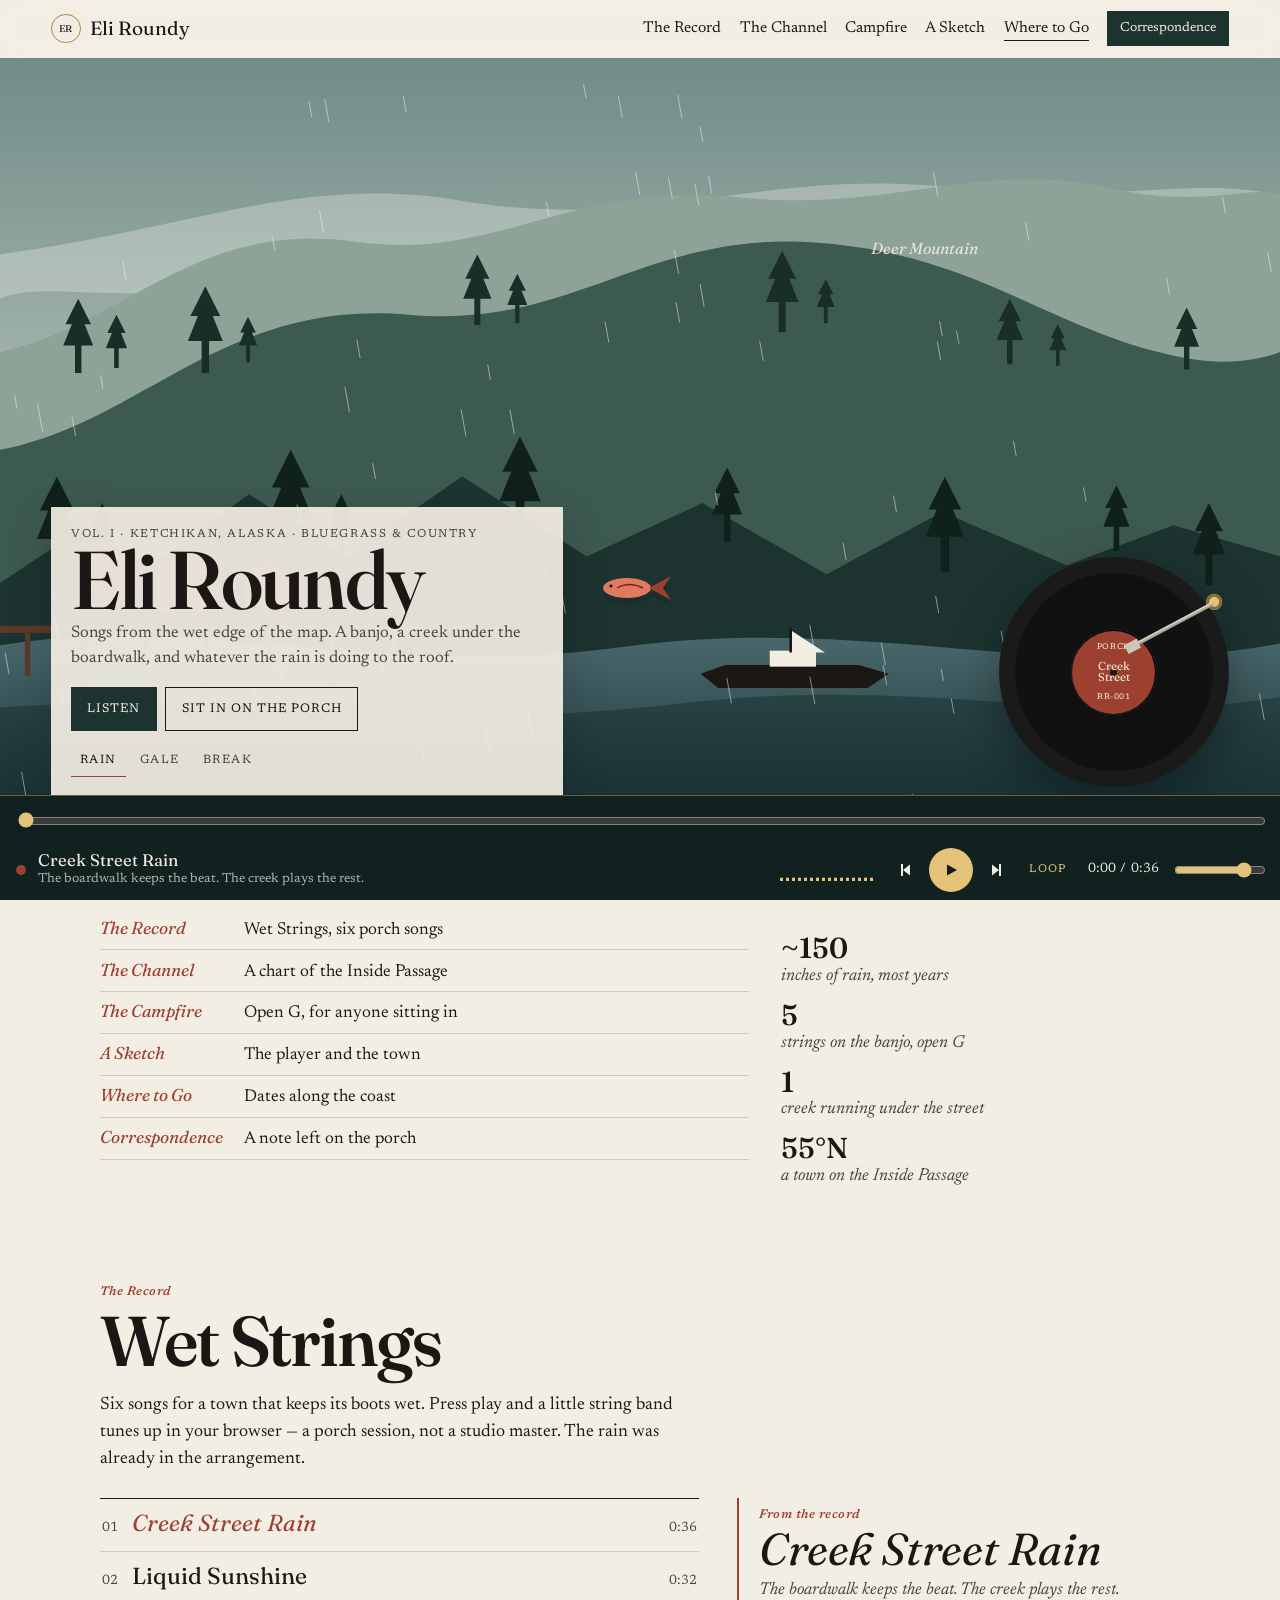
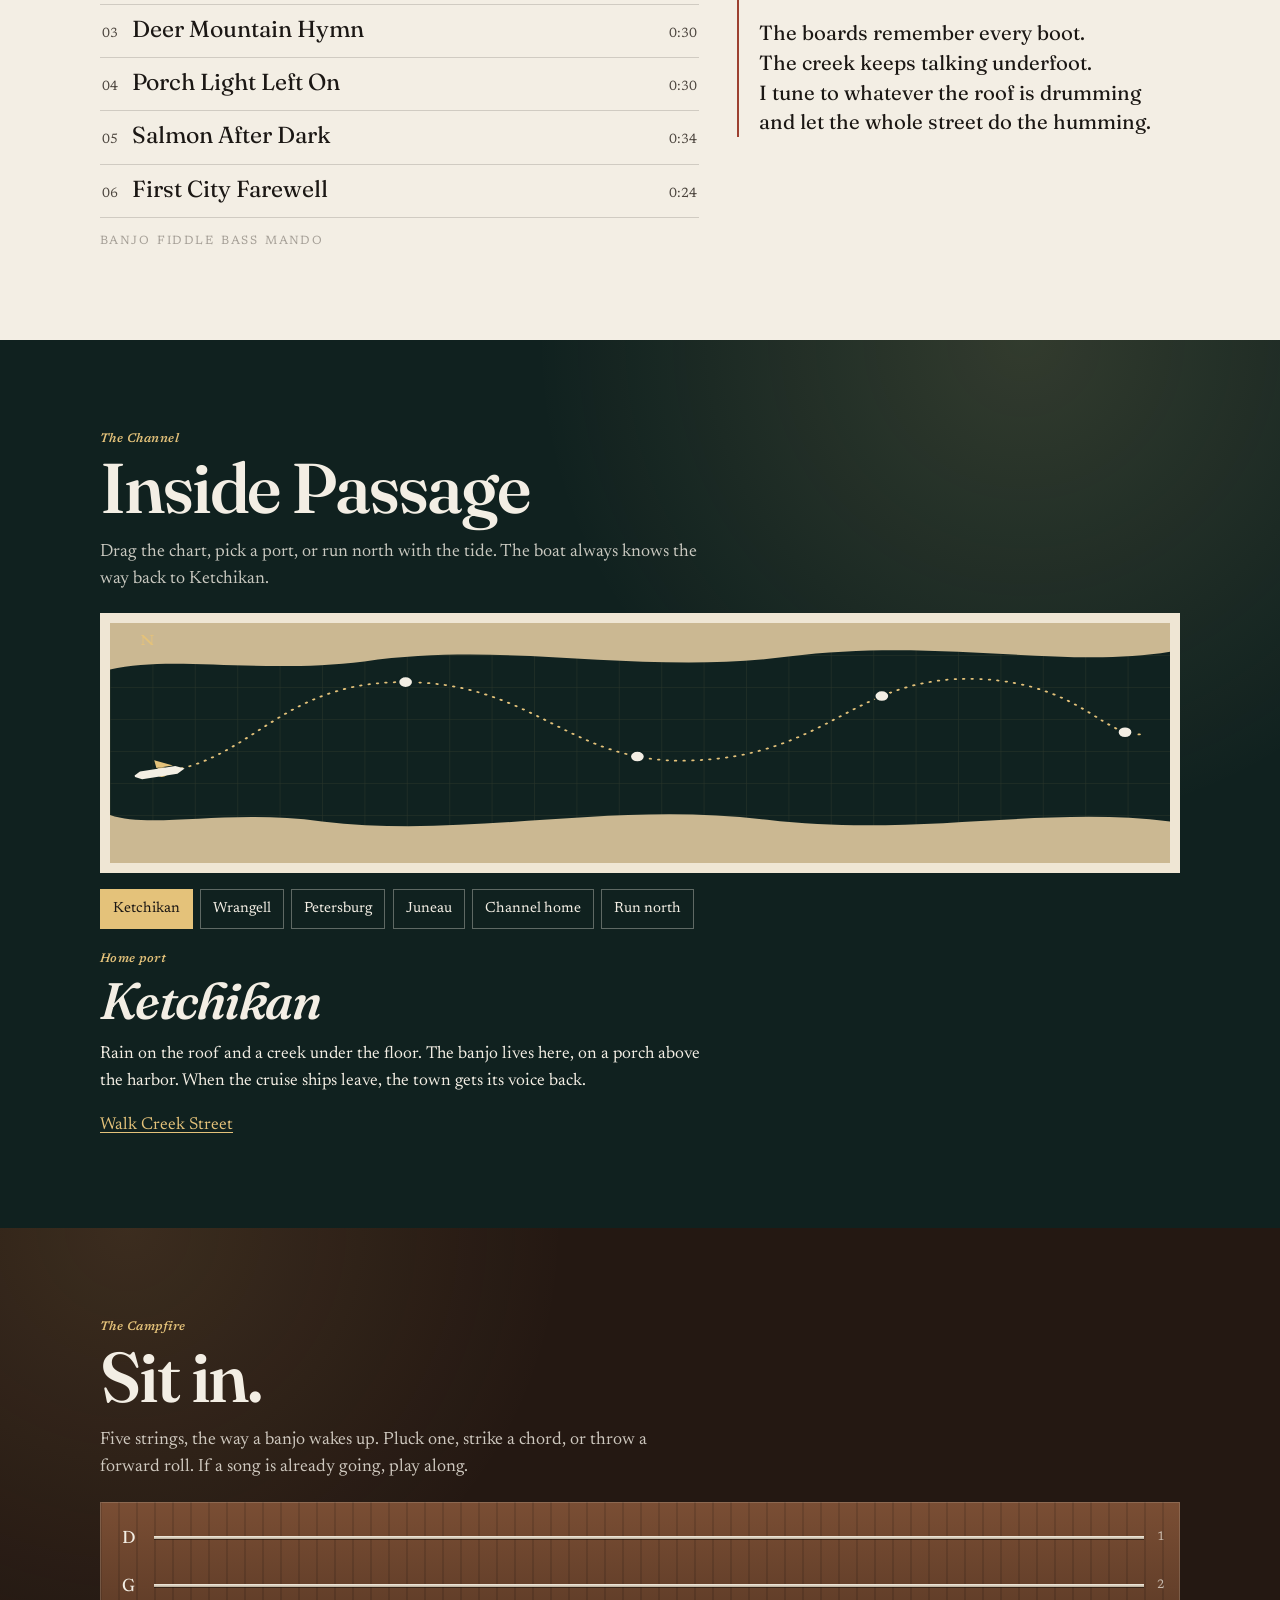
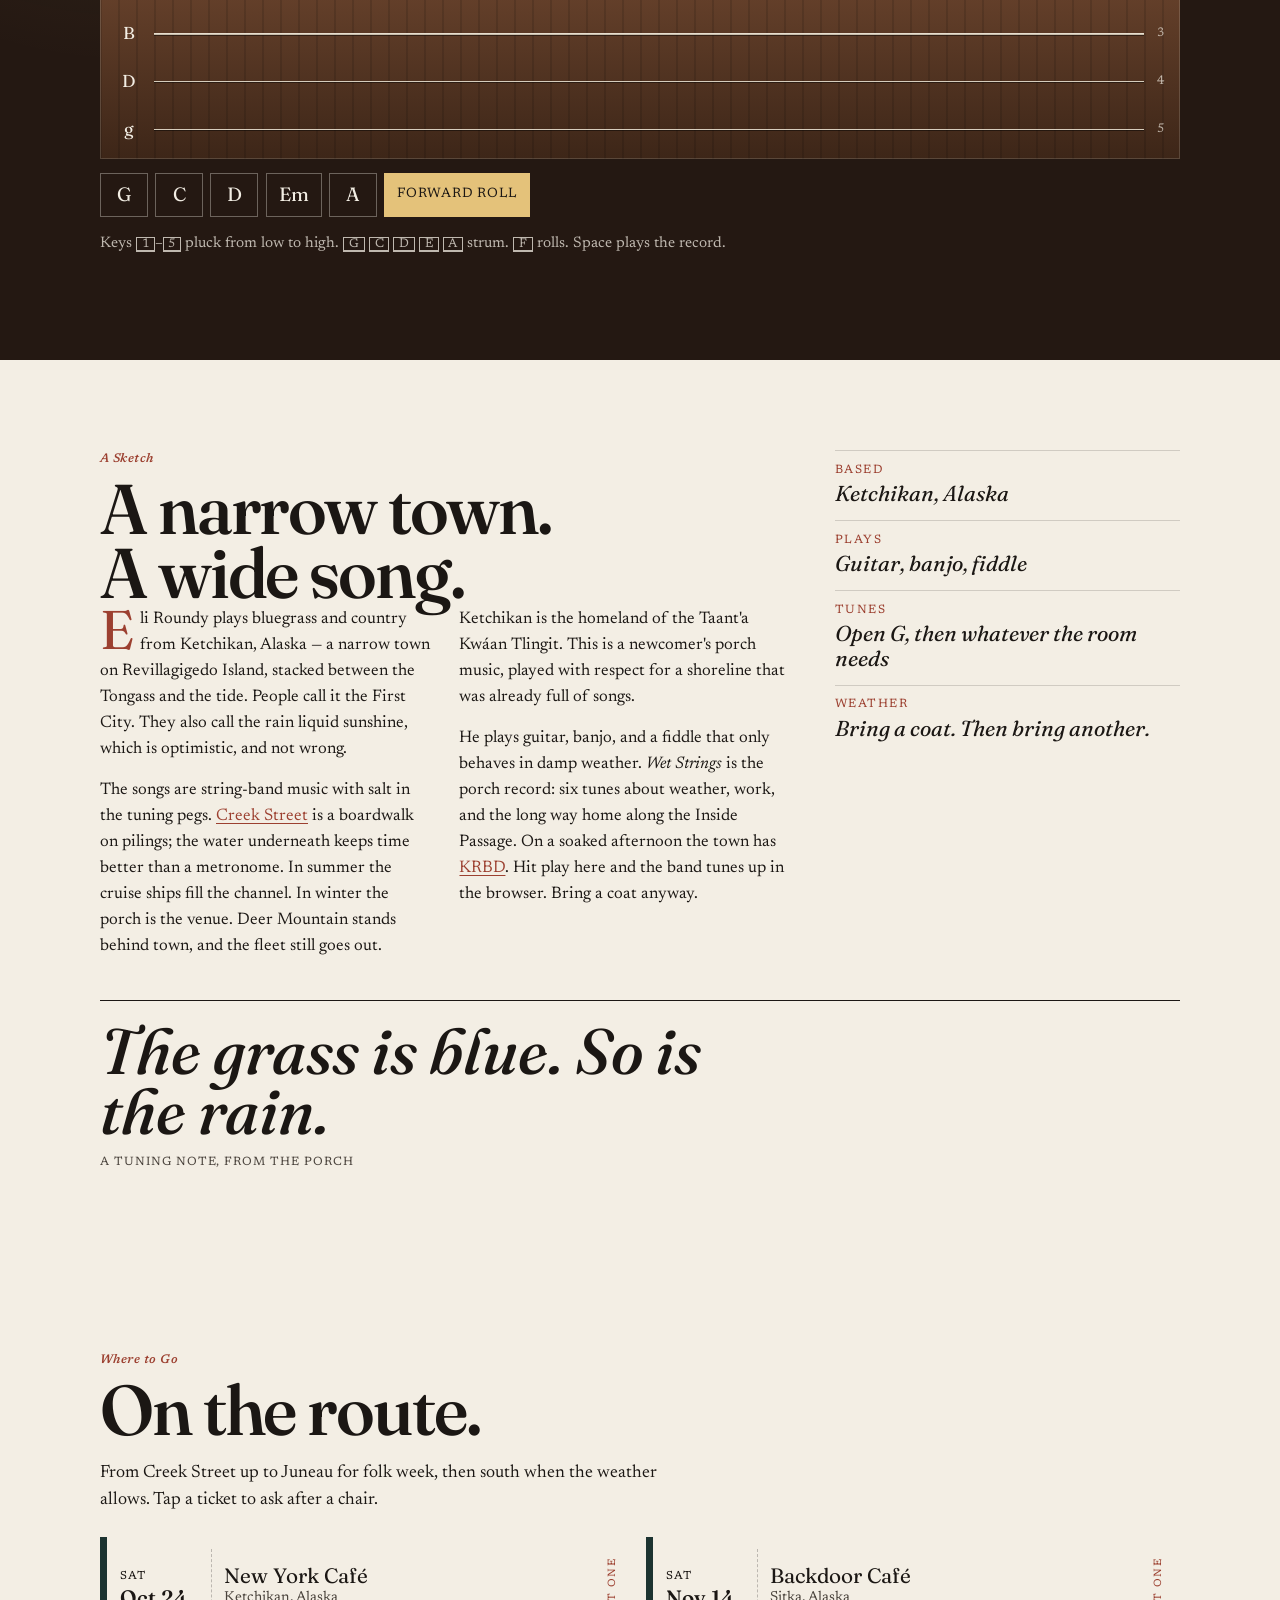
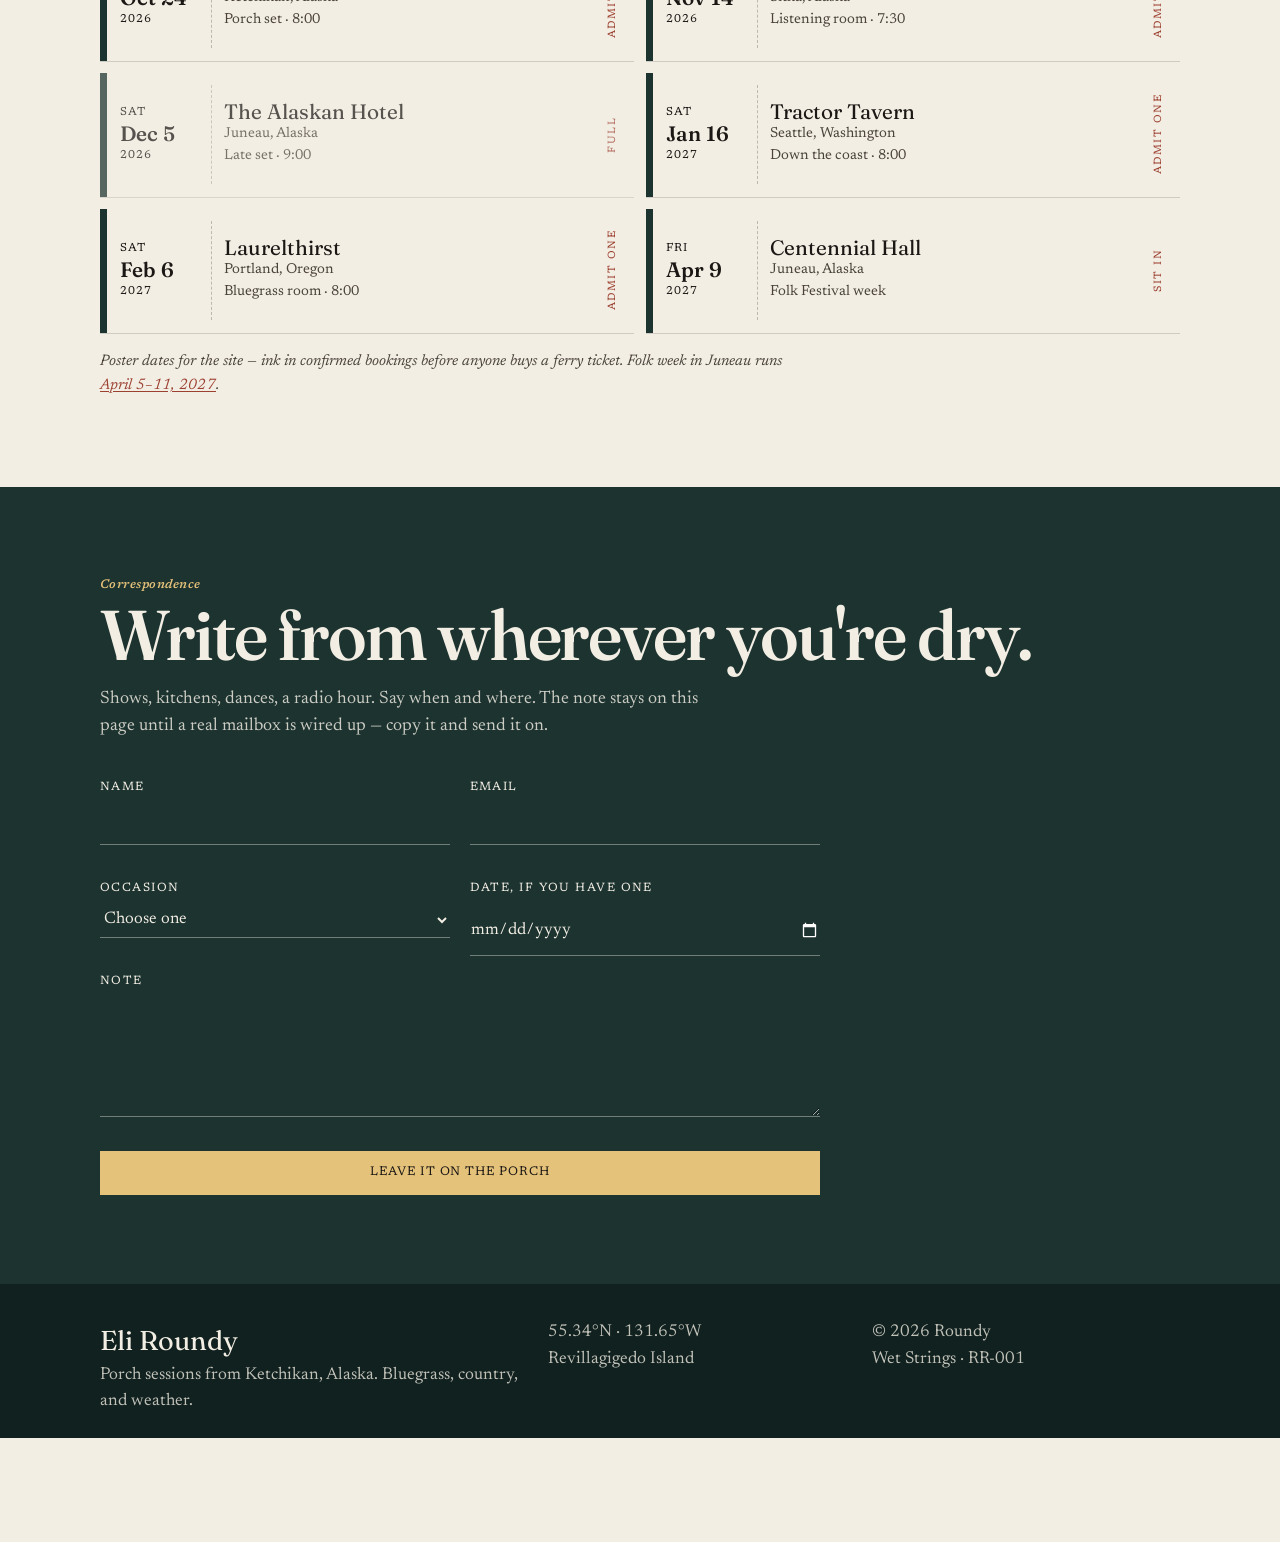
==== commit 453c6d52: "Make the harbor the cover of the journal. Drop the beige document frame and the second headline. The" ====
--- a/index.html
+++ b/index.html
@@ -8,12 +8,12 @@
       name="description"
       content="Eli Roundy plays bluegrass and country from a porch in Ketchikan, Alaska. Listen to Wet Strings, sail the Inside Passage, and pick a string in open G."
     />
-    <meta name="theme-color" content="#f4ecd8" />
+    <meta name="theme-color" content="#1c3330" />
     <link rel="icon" href="favicon.svg" type="image/svg+xml" />
     <link rel="preconnect" href="https://fonts.googleapis.com" />
     <link rel="preconnect" href="https://fonts.gstatic.com" crossorigin />
     <link
-      href="https://fonts.googleapis.com/css2?family=Bodoni+Moda:ital,opsz,wght@0,6..96,500;0,6..96,600;0,6..96,700;1,6..96,500;1,6..96,600&family=Libre+Baskerville:ital,wght@0,400;0,700;1,400&display=swap"
+      href="https://fonts.googleapis.com/css2?family=Fraunces:ital,opsz,wght@0,9..144,500;0,9..144,620;1,9..144,500;1,9..144,600&family=Newsreader:ital,opsz,wght@0,6..72,400;0,6..72,500;1,6..72,400;1,6..72,560&display=swap"
       rel="stylesheet"
     />
     <link rel="stylesheet" href="css/styles.css" />
@@ -21,19 +21,10 @@
   <body data-weather="rain">
     <a class="skip" href="#music">Skip to the music</a>
     <div class="magazine">
-      <div class="issue">
-        <p class="issue-line">
-          <span>Vol. I, No. 1</span>
-          <span>Ketchikan, Alaska · 55°N</span>
-          <span>A sporting &amp; musical journal</span>
-        </p>
-        <h1 class="mast-title"><a href="#top">Eli Roundy</a></h1>
-        <p class="mast-sub">Bluegrass, country, and the weather along the Inside Passage</p>
-      </div>
     <header class="nav" id="nav">
       <a class="brand" href="#top">
         <span class="brand-mark" aria-hidden="true">ER</span>
-        <span class="brand-name">The Porch Journal</span>
+        <span class="brand-name">Eli Roundy</span>
       </a>
       <button class="nav-toggle" id="nav-toggle" type="button" aria-expanded="false" aria-controls="nav-menu">
         Menu
@@ -50,29 +41,105 @@
 
     <main>
       <section class="hero" id="top">
-        <div class="wrap-wide hero-top">
-          <p class="edge-label">Cover · The First City</p>
-          <div class="hero-copy">
-            <p class="kicker">Cover story</p>
-            <p class="cover-hed">Songs from the wet edge of the map.</p>
-            <p class="lede">
-              A banjo, a creek under the boardwalk, and whatever the rain is doing to the roof.
-            </p>
+        <div class="hero-scene">
+          <svg class="scene" viewBox="0 0 1440 900" preserveAspectRatio="xMidYMax slice" aria-hidden="true">
+            <defs>
+              <linearGradient id="skyGrad" x1="0" y1="0" x2="0" y2="1">
+                <stop class="sky-a" offset="0%" stop-color="#6d8886" />
+                <stop class="sky-b" offset="58%" stop-color="#b4c2b8" />
+                <stop class="sky-c" offset="100%" stop-color="#d7e0d6" />
+              </linearGradient>
+              <linearGradient id="waterGrad" x1="0" y1="0" x2="0" y2="1">
+                <stop class="water-a" offset="0%" stop-color="#4a686c" />
+                <stop class="water-b" offset="100%" stop-color="#173033" />
+              </linearGradient>
+              <symbol id="fir" viewBox="0 0 30 70">
+                <path d="M15 0 L27 24 H21 L29 44 H18 V70 H12 V44 H1 L9 24 H3 Z" />
+              </symbol>
+            </defs>
+            <rect width="1440" height="900" fill="url(#skyGrad)" />
+            <path class="mist" d="M0 250 C220 220 340 160 520 190 C740 226 860 150 1080 176 C1240 196 1340 160 1440 184 V320 C1280 280 1100 250 900 270 C680 292 480 250 260 286 C140 306 40 280 0 300 Z" />
+            <path class="far" d="M0 360 C140 330 220 210 400 236 C560 258 640 168 830 186 C1010 204 1100 140 1260 178 C1360 198 1410 170 1440 184 V900 H0 Z" />
+            <path class="ridge" d="M0 470 C160 440 250 300 460 318 C640 334 720 230 900 236 C1100 244 1180 340 1340 368 C1400 378 1440 360 1440 360 V900 H0 Z" />
+            <g class="trees">
+              <use href="#fir" x="70" y="300" width="36" height="84" />
+              <use href="#fir" x="118" y="318" width="26" height="60" />
+              <use href="#fir" x="210" y="286" width="42" height="98" />
+              <use href="#fir" x="268" y="320" width="22" height="52" />
+              <use href="#fir" x="520" y="250" width="34" height="80" />
+              <use href="#fir" x="570" y="272" width="24" height="56" />
+              <use href="#fir" x="860" y="246" width="40" height="92" />
+              <use href="#fir" x="918" y="278" width="22" height="50" />
+              <use href="#fir" x="1120" y="300" width="32" height="74" />
+              <use href="#fir" x="1180" y="328" width="20" height="48" />
+              <use href="#fir" x="1320" y="310" width="30" height="70" />
+            </g>
+            <path class="near" d="M0 620 L90 560 L170 600 L280 520 L390 590 L520 500 L660 590 L790 530 L930 610 L1060 540 L1200 600 L1320 555 L1440 590 V900 H0 Z" />
+            <g class="trees near-trees">
+              <use href="#fir" x="40" y="500" width="48" height="112" />
+              <use href="#fir" x="100" y="530" width="30" height="70" />
+              <use href="#fir" x="300" y="470" width="54" height="124" />
+              <use href="#fir" x="370" y="520" width="28" height="64" />
+              <use href="#fir" x="560" y="455" width="50" height="116" />
+              <use href="#fir" x="800" y="490" width="36" height="84" />
+              <use href="#fir" x="1040" y="500" width="46" height="108" />
+              <use href="#fir" x="1240" y="510" width="32" height="74" />
+              <use href="#fir" x="1340" y="530" width="40" height="92" />
+            </g>
+            <g class="town">
+              <path d="M80 600 H150 L115 572 Z" />
+              <rect x="88" y="600" width="54" height="36" />
+              <path d="M168 612 H250 L209 578 Z" />
+              <rect x="176" y="612" width="66" height="40" />
+              <rect x="196" y="592" width="10" height="22" />
+              <path d="M270 618 H330 L300 594 Z" />
+              <rect x="276" y="618" width="48" height="28" />
+            </g>
+            <path class="water" d="M0 690 C240 652 420 730 700 692 C980 654 1180 736 1440 688 V900 H0 Z" />
+            <path class="wake" d="M0 760 C260 742 480 790 760 756 C1040 722 1220 786 1440 748 V900 H0 Z" />
+            <g class="boardwalk">
+              <rect x="0" y="668" width="520" height="8" />
+              <rect x="28" y="676" width="6" height="48" />
+              <rect x="92" y="676" width="6" height="62" />
+              <rect x="160" y="676" width="6" height="44" />
+              <rect x="230" y="676" width="6" height="70" />
+              <rect x="300" y="676" width="6" height="52" />
+              <rect x="370" y="676" width="6" height="66" />
+              <rect x="440" y="676" width="6" height="46" />
+            </g>
+            <g class="boat" transform="translate(780 688)">
+              <path d="M8 34 L28 50 L196 50 L220 34 L186 24 L36 24 Z" />
+              <rect x="86" y="8" width="52" height="18" fill="#f3eee4" />
+              <rect x="108" y="-18" width="3" height="28" />
+              <path d="M111 -14 L148 10 L111 10 Z" class="sail" />
+            </g>
+            <g class="plane">
+              <path d="M0 12 L46 12 L58 8 L46 6 L28 6 L22 0 L16 6 L8 6 Z" />
+            </g>
+            <text class="map-label" x="980" y="250">Deer Mountain</text>
+          </svg>
+          <div class="sunshaft" aria-hidden="true"></div>
+          <canvas id="rain" aria-hidden="true"></canvas>
+          <button class="salmon-btn" id="salmon" type="button" title="The creek's got opinions" aria-label="Send a salmon up the creek">
+            <svg viewBox="0 0 86 36" aria-hidden="true">
+              <ellipse cx="38" cy="18" rx="24" ry="10" fill="#e07a5f" />
+              <path d="M60 18 L82 6 L74 18 L82 30 Z" fill="#9c4030" />
+              <path d="M28 18 Q40 11 54 18" fill="none" stroke="#6d2c1c" stroke-width="1.4" />
+              <circle cx="22" cy="16" r="1.6" fill="#1c1612" />
+            </svg>
+          </button>
+          <div class="cover-plate">
+            <p class="issue-line">Vol. I · Ketchikan, Alaska · Bluegrass &amp; country</p>
+            <h1><a href="#top">Eli Roundy</a></h1>
+            <p class="lede">Songs from the wet edge of the map. A banjo, a creek under the boardwalk, and whatever the rain is doing to the roof.</p>
             <div class="hero-actions">
               <a class="btn btn-ink" href="#music">Listen</a>
               <a class="btn btn-ghost" href="#porch">Sit in on the porch</a>
             </div>
             <div class="weather" role="radiogroup" aria-label="Weather over the harbor">
-              <span class="weather-label">Conditions</span>
-              <button class="weather-btn" type="button" role="radio" data-weather="rain" aria-checked="true">
-                Rain
-              </button>
-              <button class="weather-btn" type="button" role="radio" data-weather="gale" aria-checked="false">
-                Gale
-              </button>
-              <button class="weather-btn" type="button" role="radio" data-weather="break" aria-checked="false">
-                Break
-              </button>
+              <button class="weather-btn" type="button" role="radio" data-weather="rain" aria-checked="true">Rain</button>
+              <button class="weather-btn" type="button" role="radio" data-weather="gale" aria-checked="false">Gale</button>
+              <button class="weather-btn" type="button" role="radio" data-weather="break" aria-checked="false">Break</button>
             </div>
           </div>
           <button class="turntable" id="turntable" type="button" aria-label="Play Creek Street Rain">
@@ -92,79 +159,6 @@
             </span>
           </button>
         </div>
-
-        <figure class="plate">
-        <div class="hero-scene">
-          <svg class="scene" viewBox="0 0 1440 480" preserveAspectRatio="xMidYMax slice" aria-hidden="true">
-            <rect class="sky" width="1440" height="480" />
-            <path
-              class="far"
-              d="M0 230 C180 200 260 150 390 176 C540 206 600 128 760 150 C930 174 1000 120 1140 156 C1280 190 1360 150 1440 170 L1440 480 L0 480 Z"
-            />
-            <path
-              class="ridge"
-              d="M0 300 C150 280 250 190 400 214 C560 240 620 150 780 146 C960 142 1040 230 1200 246 C1320 258 1380 220 1440 236 L1440 480 L0 480 Z"
-            />
-            <g class="trees" fill="#142824">
-              <path d="M250 250 l18 52 h-36 z" />
-              <path d="M300 236 l22 66 h-44 z" />
-              <path d="M470 268 l16 46 h-32 z" />
-              <path d="M860 250 l20 58 h-40 z" />
-              <path d="M910 262 l14 40 h-28 z" />
-              <path d="M1080 270 l18 48 h-36 z" />
-              <path d="M70 300 l16 44 h-32 z" />
-              <path d="M1260 276 l18 50 h-36 z" />
-            </g>
-            <path
-              class="near"
-              d="M0 360 L90 312 L150 348 L230 286 L310 340 L410 268 L500 338 L590 300 L690 352 L800 286 L910 344 L1020 300 L1140 356 L1260 312 L1360 350 L1440 318 L1440 480 L0 480 Z"
-            />
-            <path class="water" d="M0 404 C240 388 420 422 680 400 C960 376 1200 418 1440 392 L1440 480 L0 480 Z" />
-            <g class="boardwalk">
-              <rect x="0" y="392" width="1440" height="7" />
-              <rect x="36" y="399" width="5" height="46" />
-              <rect x="120" y="399" width="5" height="52" />
-              <rect x="210" y="399" width="5" height="44" />
-              <rect x="300" y="399" width="5" height="56" />
-              <rect x="390" y="399" width="5" height="48" />
-              <rect x="480" y="399" width="5" height="58" />
-              <rect x="570" y="399" width="5" height="46" />
-              <rect x="660" y="399" width="5" height="54" />
-              <rect x="760" y="399" width="5" height="42" />
-              <rect x="860" y="399" width="5" height="56" />
-              <rect x="960" y="399" width="5" height="48" />
-              <rect x="1060" y="399" width="5" height="58" />
-              <rect x="1160" y="399" width="5" height="44" />
-              <rect x="1260" y="399" width="5" height="52" />
-              <rect x="1360" y="399" width="5" height="46" />
-            </g>
-            <g class="boat" transform="translate(620 368)">
-              <path d="M0 22 L18 32 L128 32 L148 22 L126 16 L22 16 Z" />
-              <rect x="70" y="2" width="3" height="18" />
-              <path d="M73 4 L108 16 L73 16 Z" class="sail" />
-            </g>
-            <g class="plane">
-              <path d="M0 10 L34 10 L44 7 L34 5 L22 5 L18 0 L14 5 L6 5 Z" />
-            </g>
-            <text class="map-label" x="742" y="138">Deer Mtn</text>
-            <text class="map-label" x="80" y="210">Tongass</text>
-            <text class="map-label" x="80" y="386">Creek St</text>
-          </svg>
-          <div class="sunshaft" aria-hidden="true"></div>
-          <canvas id="rain" aria-hidden="true"></canvas>
-          <button class="salmon-btn" id="salmon" type="button" title="The creek's got opinions" aria-label="Send a salmon up the creek">
-            <svg viewBox="0 0 86 36" aria-hidden="true">
-              <ellipse cx="38" cy="18" rx="24" ry="10" fill="#e07a5f" />
-              <path d="M60 18 L82 6 L74 18 L82 30 Z" fill="#9c4030" />
-              <path d="M28 18 Q40 11 54 18" fill="none" stroke="#6d2c1c" stroke-width="1.4" />
-              <circle cx="22" cy="16" r="1.6" fill="#1c1612" />
-            </svg>
-          </button>
-        </div>
-          <figcaption class="plate-caption">
-            <span>Plate I.</span> Deer Mountain from the boardwalk, in the prevailing weather. The salmon will jump if the creek looks quiet.
-          </figcaption>
-        </figure>
       </section>
 
       <section class="stats" aria-label="In this number">
@@ -207,7 +201,7 @@
       <section class="band music" id="music">
         <div class="wrap">
           <header class="section-head">
-            <p class="kicker">Department — The Record</p>
+            <p class="kicker">The Record</p>
             <h2>Wet Strings</h2>
             <p class="deck">
               Six songs for a town that keeps its boots wet. Press play and a little string band tunes up in your browser — a porch session, not a studio master. The rain was already in the arrangement.
@@ -287,7 +281,7 @@
       <section class="band passage" id="passage">
         <div class="wrap">
           <header class="section-head">
-            <p class="kicker">Department — The Channel</p>
+            <p class="kicker">The Channel</p>
             <h2>Inside Passage</h2>
             <p class="deck">
               Drag the chart, pick a port, or run north with the tide. The boat always knows the way back to Ketchikan.
@@ -295,21 +289,19 @@
           </header>
           <div class="chart-wrap">
             <svg id="passage-chart" viewBox="0 0 1000 300" preserveAspectRatio="none" role="slider" tabindex="0" aria-label="Course along the Inside Passage" aria-valuemin="0" aria-valuemax="100" aria-valuenow="2">
-              <rect width="1000" height="300" fill="#efe4c6" />
+              <rect width="1000" height="300" fill="#102220" />
               <pattern id="chart-grid" width="40" height="40" patternUnits="userSpaceOnUse">
-                <path d="M40 0 H0 V40" fill="none" stroke="rgba(60,42,24,0.16)" stroke-width="1" />
+                <path d="M40 0 H0 V40" fill="none" stroke="rgba(215,181,106,0.13)" stroke-width="1" />
               </pattern>
               <rect width="1000" height="300" fill="url(#chart-grid)" />
-              <text class="chart-north" x="36" y="36">N</text>
-              <ellipse cx="160" cy="52" rx="86" ry="28" class="island" />
-              <ellipse cx="455" cy="248" rx="120" ry="30" class="island" />
-              <ellipse cx="720" cy="48" rx="100" ry="26" class="island" />
-              <ellipse cx="910" cy="230" rx="72" ry="24" class="island" />
-              <path id="course" d="M28 188 C130 188 150 78 270 74 C400 70 430 176 545 172 C680 168 700 64 820 70 C920 76 940 150 978 138" fill="none" stroke="#8d2b22" stroke-width="2.2" stroke-dasharray="1 7" stroke-linecap="round" />
+              <path class="shore" d="M0 0 H1000 V36 C900 58 780 18 640 42 C500 66 380 22 240 48 C140 64 60 40 0 58 Z" />
+              <path class="shore" d="M0 300 H1000 V248 C880 228 760 268 620 246 C470 222 340 270 200 248 C110 232 40 258 0 240 Z" />
+              <text class="chart-north" x="28" y="28">N</text>
+              <path id="course" d="M28 188 C130 188 150 78 270 74 C400 70 430 176 545 172 C680 168 700 64 820 70 C920 76 940 150 978 138" fill="none" stroke="#e4c27a" stroke-width="2.2" stroke-dasharray="1 7" stroke-linecap="round" />
               <g id="port-markers"></g>
               <g id="boat">
-                <path d="M-20 5 L14 5 L22 0 L14 -5 L-20 -5 L-26 -1 L-26 1 Z" fill="#24180f" />
-                <path d="M-4 -5 L-4 -16 L12 -6 L-4 -6 Z" fill="#8d2b22" />
+                <path d="M-20 5 L14 5 L22 0 L14 -5 L-20 -5 L-26 -1 L-26 1 Z" fill="#f4efe4" />
+                <path d="M-4 -5 L-4 -16 L12 -6 L-4 -6 Z" fill="#e4c27a" />
               </g>
             </svg>
           </div>
@@ -335,7 +327,7 @@
       <section class="band porch" id="porch">
         <div class="wrap">
           <header class="section-head">
-            <p class="kicker">Department — The Campfire</p>
+            <p class="kicker">The Campfire</p>
             <h2>Sit in.</h2>
             <p class="deck">
               Five strings, the way a banjo wakes up. Pluck one, strike a chord, or throw a forward roll. If a song is already going, play along.
@@ -385,7 +377,7 @@
       <section class="band about" id="about">
         <div class="wrap about-grid">
           <div>
-            <p class="kicker">Department — A Sketch</p>
+            <p class="kicker">A Sketch</p>
             <h2>A narrow town. A wide song.</h2>
             <div class="about-copy">
               <p>
@@ -434,7 +426,7 @@
       <section class="band shows" id="shows">
         <div class="wrap">
           <header class="section-head">
-            <p class="kicker">Department — Where to Go</p>
+            <p class="kicker">Where to Go</p>
             <h2>On the route.</h2>
             <p class="deck">
               From Creek Street up to Juneau for folk week, then south when the weather allows. Tap a ticket to ask after a chair.
@@ -506,7 +498,7 @@
       <section class="band booking" id="booking">
         <div class="wrap booking-grid">
           <header class="section-head">
-            <p class="kicker">Department — Correspondence</p>
+            <p class="kicker">Correspondence</p>
             <h2>Write from wherever you're dry.</h2>
             <p class="deck">
               Shows, kitchens, dances, a radio hour. Say when and where. The note stays on this page until a real mailbox is wired up — copy it and send it on.
--- a/css/styles.css
+++ b/css/styles.css
@@ -1,21 +1,18 @@
 :root {
-  --paper: #f3ead4;
-  --paper-2: #efe2c4;
-  --ink: #1c140e;
-  --ink-soft: #3e342b;
-  --spruce: #2c3828;
-  --spruce-deep: #243024;
-  --sea: #5d6d66;
-  --brass: #a6843d;
-  --brass-deep: #7a5e28;
-  --copper: #8d2b22;
-  --carmine: #8d2b22;
-  --mist: #d5d0c0;
-  --serif: "Bodoni Moda", Didot, "Bodoni MT", "Didot", serif;
-  --text: "Libre Baskerville", Palatino, "Palatino Linotype", Georgia, serif;
-  --sans: "Libre Baskerville", Palatino, Georgia, serif;
-  --rule: rgba(28, 20, 14, 0.22);
-  --shadow: 0 12px 28px rgba(60, 40, 20, 0.12);
+  --paper: #f3eee4;
+  --paper-2: #e7e0d2;
+  --ink: #1b1714;
+  --ink-soft: #4a433c;
+  --spruce: #1c3330;
+  --spruce-deep: #10211f;
+  --sea: #3e5c62;
+  --brass: #e4c27a;
+  --brass-deep: #a6843d;
+  --copper: #9c4030;
+  --serif: "Fraunces", "Iowan Old Style", Palatino, Georgia, serif;
+  --text: "Newsreader", "Iowan Old Style", Palatino, Georgia, serif;
+  --sans: "Newsreader", Palatino, Georgia, serif;
+  --rule: rgba(27, 23, 20, 0.16);
   color-scheme: light;
 }
 
@@ -31,48 +28,22 @@
 
 html {
   scroll-behavior: smooth;
-  scroll-padding-top: 4.5rem;
+  scroll-padding-top: 4.2rem;
   scroll-padding-bottom: 7rem;
 }
 
 body {
   margin: 0;
-  background:
-    radial-gradient(circle at 8% 12%, rgba(141, 43, 34, 0.08) 0 22px, transparent 23px),
-    radial-gradient(circle at 86% 28%, rgba(90, 60, 20, 0.1) 0 34px, transparent 35px),
-    radial-gradient(circle at 70% 88%, rgba(141, 43, 34, 0.06) 0 16px, transparent 17px),
-    #cbb892;
+  background: var(--paper);
   color: var(--ink);
   font-family: var(--text);
-  font-weight: 400;
-  font-size: 1.02rem;
-  line-height: 1.65;
-  padding-bottom: 7.2rem;
-}
-
-.magazine {
-  position: relative;
-  width: min(1180px, calc(100% - 1.5rem));
-  margin: 1.1rem auto 1.4rem;
-  background: var(--paper);
-  box-shadow:
-    0 0 0 1px rgba(28, 20, 14, 0.55),
-    0 18px 40px rgba(70, 48, 20, 0.22);
-}
-
-.magazine::before {
-  content: "";
-  position: absolute;
-  inset: 0;
-  pointer-events: none;
-  z-index: 50;
-  opacity: 0.11;
-  mix-blend-mode: multiply;
-  background-image: url("data:image/svg+xml,%3Csvg xmlns='http://www.w3.org/2000/svg' width='180' height='180'%3E%3Cfilter id='n'%3E%3CfeTurbulence type='fractalNoise' baseFrequency='0.8' numOctaves='2' stitchTiles='stitch'/%3E%3C/filter%3E%3Crect width='100%25' height='100%25' filter='url(%23n)'/%3E%3C/svg%3E");
+  font-size: 1.08rem;
+  line-height: 1.55;
+  padding-bottom: 6.5rem;
 }
 
 ::selection {
-  background: #e7c9a2;
+  background: #e4c27a;
   color: var(--ink);
 }
 
@@ -97,12 +68,12 @@
 }
 
 a {
-  color: var(--carmine);
+  color: var(--copper);
   text-underline-offset: 0.16em;
 }
 
 :focus-visible {
-  outline: 2px solid var(--carmine);
+  outline: 2px solid var(--brass-deep);
   outline-offset: 3px;
 }
 
@@ -133,82 +104,28 @@
 }
 
 .wrap {
-  width: min(1040px, calc(100% - 2.6rem));
+  width: min(1080px, calc(100% - 2.8rem));
   margin-inline: auto;
 }
 
-.wrap-wide {
-  width: min(1080px, calc(100% - 2.2rem));
-  margin-inline: auto;
-}
-
-.issue {
-  padding: 0.95rem 1.1rem 0;
-  text-align: center;
-}
-
-.issue-line {
-  display: flex;
-  justify-content: space-between;
-  gap: 0.75rem 1.2rem;
-  width: min(1040px, calc(100% - 1.4rem));
-  margin: 0 auto;
-  padding: 0.35rem 0;
-  border-top: 1px solid var(--ink);
-  border-bottom: 1px solid var(--ink);
-  font-size: 0.68rem;
-  font-weight: 700;
-  letter-spacing: 0.16em;
-  text-transform: uppercase;
-}
-
-.mast-title {
-  margin: 0.2rem 0 0;
-  font-family: var(--serif);
-  font-weight: 600;
-  font-size: clamp(4.4rem, 12vw, 8.4rem);
-  line-height: 0.8;
-  letter-spacing: 0.012em;
-}
-
-.mast-title a {
-  color: inherit;
-  text-decoration: none;
-}
-
-.mast-sub {
-  width: min(1040px, calc(100% - 1.4rem));
-  margin: 0.15rem auto 0;
-  padding-bottom: 0.75rem;
-  border-bottom: 3px double var(--ink);
+.kicker {
+  margin: 0 0 0.45rem;
+  font-family: var(--text);
+  font-size: 0.78rem;
+  font-weight: 560;
   font-style: italic;
-  font-size: 1.02rem;
-}
-
-.kicker {
-  margin: 0 0 0.55rem;
-  font-family: var(--text);
-  font-size: 0.68rem;
-  font-weight: 700;
-  letter-spacing: 0.18em;
-  text-transform: uppercase;
-  color: var(--carmine);
+  letter-spacing: 0.04em;
+  color: var(--copper);
 }
 
 h1,
 h2,
-h3,
-.cover-hed {
-  font-family: var(--serif);
-  font-weight: 600;
-  letter-spacing: 0;
+h3 {
+  font-family: var(--serif);
+  font-weight: 560;
+  letter-spacing: -0.03em;
   text-wrap: balance;
-  line-height: 0.95;
-}
-
-.section-head {
-  border-top: 3px double var(--ink);
-  padding-top: 0.75rem;
+  line-height: 0.92;
 }
 
 .section-head h2,
@@ -216,32 +133,23 @@
 .booking h2,
 .contents h2 {
   margin: 0;
-  font-size: clamp(2.5rem, 5.4vw, 4.2rem);
-}
-
-.cover-hed {
-  margin: 0;
-  font-style: italic;
-  font-size: clamp(2.3rem, 4.4vw, 3.6rem);
-  line-height: 0.98;
+  font-size: clamp(2.7rem, 5.5vw, 4.4rem);
 }
 
 .deck,
 .lede {
-  font-size: 1.05rem;
-  font-style: italic;
-  line-height: 1.6;
+  font-size: 1.12rem;
+  line-height: 1.5;
   max-width: 38rem;
   text-wrap: pretty;
-  color: var(--ink-soft);
 }
 
 .band {
-  padding: clamp(2.6rem, 5vw, 4.2rem) 0;
+  padding: clamp(3.4rem, 7vw, 5.6rem) 0;
 }
 
 section {
-  scroll-margin-top: 4.6rem;
+  scroll-margin-top: 4.4rem;
 }
 
 .nav {
@@ -252,25 +160,27 @@
   align-items: center;
   justify-content: space-between;
   gap: 1rem;
-  padding: 0.45rem 4vw;
-  background: var(--paper);
-  border-bottom: 1px solid var(--ink);
+  padding: 0.7rem 4vw;
+  background: color-mix(in srgb, var(--paper) 92%, transparent);
+  backdrop-filter: blur(10px);
+  border-bottom: 1px solid transparent;
 }
 
 .brand {
   display: flex;
   align-items: center;
-  gap: 0.55rem;
+  gap: 0.6rem;
   color: inherit;
   text-decoration: none;
   font-family: var(--serif);
-  font-size: 1.05rem;
+  font-size: 1.2rem;
 }
 
 .brand-mark {
-  width: 1.7rem;
-  height: 1.7rem;
-  border: 1px solid var(--ink);
+  width: 1.85rem;
+  height: 1.85rem;
+  border: 1px solid var(--brass-deep);
+  border-radius: 50%;
   display: grid;
   place-items: center;
   font-size: 0.62rem;
@@ -280,79 +190,168 @@
 .nav-menu {
   display: flex;
   align-items: center;
-  gap: 1.05rem;
+  gap: 1.15rem;
 }
 
 .nav-menu a:not(.nav-book) {
   color: inherit;
   text-decoration: none;
-  font-size: 0.72rem;
-  font-weight: 700;
-  letter-spacing: 0.12em;
-  text-transform: uppercase;
-  border-bottom: 1px solid transparent;
+  font-size: 0.98rem;
+  background-image: linear-gradient(currentColor, currentColor);
+  background-repeat: no-repeat;
+  background-position: 0 100%;
+  background-size: 0 1px;
+  transition: background-size 0.2s ease;
 }
 
 .nav-menu a:not(.nav-book):hover,
 .nav-menu a:not(.nav-book).is-active {
-  border-bottom-color: var(--carmine);
-  color: var(--carmine);
+  background-size: 100% 1px;
 }
 
 .nav-book {
-  border: 1px solid var(--ink);
   color: var(--paper);
-  background: var(--ink);
+  background: var(--spruce);
   text-decoration: none;
-  padding: 0.4rem 0.7rem;
-  font-size: 0.68rem;
-  font-weight: 700;
-  letter-spacing: 0.12em;
-  text-transform: uppercase;
+  padding: 0.45rem 0.8rem;
+  font-size: 0.82rem;
 }
 
 .nav-toggle {
   display: none;
   min-height: 44px;
   padding: 0 0.2rem;
+  letter-spacing: 0.12em;
+  text-transform: uppercase;
+  font-size: 0.75rem;
+}
+
+.hero-scene {
+  position: relative;
+  height: clamp(640px, 86vh, 860px);
+  overflow: hidden;
+  background: #6d8886;
+}
+
+.scene {
+  width: 100%;
+  height: 100%;
+  display: block;
+}
+
+.mist { fill: rgba(255, 252, 245, 0.28); }
+.far { fill: #8ea398; }
+.ridge { fill: #3d5a50; }
+.trees { fill: #1a2e28; }
+.near-trees { fill: #10211c; }
+.near { fill: #1c3330; }
+.town { fill: #6a4330; }
+.water { fill: url(#waterGrad); }
+.wake { fill: rgba(18, 40, 42, 0.45); }
+.boardwalk { fill: #5c3a28; }
+.boat { fill: #1b1714; }
+.sail { fill: #f3eee4; }
+.plane { fill: #1b1714; }
+
+body[data-weather="gale"] .sky-a { stop-color: #4e666c; }
+body[data-weather="gale"] .sky-b { stop-color: #7d9094; }
+body[data-weather="gale"] .sky-c { stop-color: #aeb8b4; }
+body[data-weather="gale"] .hero-scene { filter: saturate(0.8) brightness(0.86); }
+
+body[data-weather="break"] .sky-a { stop-color: #e2b15a; }
+body[data-weather="break"] .sky-b { stop-color: #f0d7a4; }
+body[data-weather="break"] .sky-c { stop-color: #f6e7c8; }
+body[data-weather="break"] .water-a { stop-color: #5d8480; }
+body[data-weather="break"] .mist { fill: rgba(255, 236, 200, 0.35); }
+
+.map-label {
+  font-family: "Fraunces", Georgia, serif;
+  font-style: italic;
+  font-size: 18px;
+  fill: rgba(243, 238, 228, 0.88);
+}
+
+.plane {
+  animation: fly 28s linear infinite;
+}
+
+.sunshaft {
+  position: absolute;
+  inset: 0;
+  background: linear-gradient(115deg, transparent 30%, rgba(255, 214, 140, 0.38) 48%, transparent 66%);
+  opacity: 0;
+  transition: opacity 0.45s ease;
+  pointer-events: none;
+  z-index: 1;
+}
+
+body[data-weather="break"] .sunshaft {
+  opacity: 1;
+}
+
+#rain {
+  position: absolute;
+  inset: 0;
+  width: 100%;
+  height: 100%;
+  z-index: 2;
+  pointer-events: none;
+}
+
+.salmon-btn {
+  position: absolute;
+  left: 46%;
+  bottom: 28%;
+  width: 86px;
+  z-index: 4;
+  filter: drop-shadow(0 6px 0 rgba(14, 26, 24, 0.25));
+}
+
+.salmon-btn.is-jumping {
+  animation: leap 0.7s ease;
+}
+
+.cover-plate {
+  position: absolute;
+  left: clamp(1rem, 4vw, 3.2rem);
+  bottom: clamp(1.1rem, 4vh, 2.4rem);
+  z-index: 5;
+  width: min(32rem, calc(100% - 22rem));
+  padding: 1.15rem 1.25rem 1.2rem;
+  background: color-mix(in srgb, var(--paper) 92%, transparent);
+  box-shadow: 0 16px 40px rgba(16, 24, 22, 0.22);
+}
+
+.issue-line {
+  margin: 0;
+  font-size: 0.72rem;
   letter-spacing: 0.14em;
   text-transform: uppercase;
-  font-size: 0.72rem;
-  font-weight: 700;
-}
-
-.hero-top {
-  display: grid;
-  grid-template-columns: auto 1fr minmax(200px, 280px);
-  gap: 1rem 1.6rem;
-  align-items: end;
-  padding: 1.2rem 0 0.4rem;
-}
-
-.edge-label {
+  color: var(--ink-soft);
+}
+
+.cover-plate h1 {
+  margin: 0.15rem 0 0.4rem;
+  font-size: clamp(3.6rem, 6.4vw, 5.5rem);
+  line-height: 0.84;
+}
+
+.cover-plate h1 a {
+  color: inherit;
+  text-decoration: none;
+}
+
+.cover-plate .lede {
   margin: 0;
-  writing-mode: vertical-rl;
-  transform: rotate(180deg);
-  letter-spacing: 0.2em;
-  text-transform: uppercase;
-  font-size: 0.66rem;
-  font-weight: 700;
-  color: var(--carmine);
-  justify-self: start;
-  align-self: stretch;
-  display: flex;
-  align-items: center;
-}
-
-.lede {
-  margin: 0.8rem 0 0;
+  color: var(--ink-soft);
+  font-size: 1.05rem;
 }
 
 .hero-actions {
   display: flex;
   flex-wrap: wrap;
-  gap: 0.6rem;
-  margin-top: 1.15rem;
+  gap: 0.55rem;
+  margin-top: 1rem;
 }
 
 .btn {
@@ -362,91 +361,68 @@
   min-height: 44px;
   padding: 0.55rem 0.95rem;
   text-decoration: none;
-  letter-spacing: 0.14em;
+  letter-spacing: 0.08em;
   text-transform: uppercase;
-  font-size: 0.68rem;
-  font-weight: 700;
+  font-family: var(--text);
+  font-size: 0.78rem;
   font-style: normal;
-  border: 1px solid var(--ink);
+  border: 1px solid transparent;
+}
+
+.btn-ink {
+  background: var(--spruce);
+  color: var(--paper);
+}
+
+.btn-ghost {
+  border-color: var(--ink);
+  color: var(--ink);
   background: transparent;
+}
+
+.btn-brass {
+  background: var(--brass);
   color: var(--ink);
-}
-
-.btn-ink {
+  border: 0;
+  cursor: pointer;
+}
+
+.btn-ghost:hover,
+.btn-ink:hover {
   background: var(--ink);
   color: var(--paper);
-}
-
-.btn-ghost {
-  background: transparent;
-  color: inherit;
-}
-
-.btn-brass {
-  background: var(--carmine);
-  color: var(--paper);
-  border-color: var(--carmine);
-  cursor: pointer;
-}
-
-.btn:hover {
-  background: var(--ink);
-  color: var(--paper);
-}
-
-.btn-brass:hover {
-  background: #6e2019;
-  color: var(--paper);
+  border-color: var(--ink);
 }
 
 .weather {
-  display: inline-flex;
-  align-items: stretch;
-  margin-top: 1.15rem;
-  border: 1px solid var(--ink);
-}
-
-.weather-label {
-  display: grid;
-  place-items: center;
-  padding: 0 0.7rem;
-  font-size: 0.64rem;
-  font-weight: 700;
-  letter-spacing: 0.14em;
-  text-transform: uppercase;
-  border-right: 1px solid var(--ink);
-  background: var(--paper-2);
+  display: flex;
+  gap: 0.35rem;
+  margin-top: 0.85rem;
 }
 
 .weather-btn {
-  min-height: 36px;
-  padding: 0.35rem 0.75rem;
-  font-size: 0.68rem;
-  font-weight: 700;
+  min-height: 32px;
+  padding: 0.2rem 0.55rem;
+  font-size: 0.75rem;
   letter-spacing: 0.12em;
   text-transform: uppercase;
-  border-right: 1px solid var(--ink);
-}
-
-.weather-btn:last-child {
-  border-right: 0;
+  color: var(--ink-soft);
+  border-bottom: 1px solid transparent;
 }
 
 .weather-btn[aria-checked="true"] {
-  background: var(--ink);
-  color: var(--paper);
+  color: var(--ink);
+  border-bottom-color: var(--copper);
 }
 
 .turntable {
-  width: min(100%, 280px);
+  position: absolute;
+  right: clamp(1rem, 4vw, 3.2rem);
+  bottom: clamp(1.2rem, 5vh, 2.8rem);
+  width: min(230px, 34vw);
   aspect-ratio: 1;
-  justify-self: end;
-  position: relative;
-  padding: 0.85rem;
-  background: #5c3a28;
-  border: 1px solid var(--ink);
-  box-shadow: inset 0 0 0 7px #6d4632, inset 0 0 0 8px var(--ink);
-  z-index: 2;
+  z-index: 6;
+  filter: drop-shadow(0 18px 24px rgba(0, 0, 0, 0.35));
 }
 
 .platter,
@@ -460,17 +436,16 @@
 .platter {
   width: 100%;
   height: 100%;
-  background: #111;
-  box-shadow: inset 0 0 0 8px #2a2a2a, 0 8px 16px rgba(0, 0, 0, 0.28);
+  background:
+    radial-gradient(circle at 50% 50%, #1a1a1a 0 78%, #c4a15a 79% 82%, #5c3a28 83% 100%);
 }
 
 .vinyl {
-  width: 92%;
-  height: 92%;
+  width: 86%;
+  height: 86%;
   background:
     radial-gradient(circle at 50% 50%, transparent 0 31%, #111 31.4% 100%),
     repeating-radial-gradient(circle at 50% 50%, #1a1a1a 0 1px, #070707 2px 3px);
-  box-shadow: inset 0 0 0 6px #0a0a0a;
 }
 
 .turntable.is-spinning .vinyl {
@@ -482,24 +457,23 @@
 }
 
 .label {
-  width: 46%;
+  width: 42%;
   aspect-ratio: 1;
-  background: var(--carmine);
+  background: var(--copper);
   color: var(--paper);
   text-align: center;
-  padding: 0.7rem 0.45rem 0.55rem;
+  padding: 0.55rem 0.35rem;
   position: relative;
   z-index: 1;
   overflow: hidden;
   line-height: 1.05;
-  box-shadow: inset 0 0 0 2px rgba(243, 234, 212, 0.45);
 }
 
 .label::after {
   content: "";
   position: absolute;
-  width: 8px;
-  height: 8px;
+  width: 7px;
+  height: 7px;
   border-radius: 50%;
   background: var(--ink);
 }
@@ -514,8 +488,7 @@
 .label-kicker,
 .label-cat {
   display: block;
-  font-size: 0.52rem;
-  font-weight: 700;
+  font-size: 0.5rem;
   letter-spacing: 0.08em;
   text-transform: uppercase;
 }
@@ -523,44 +496,43 @@
 .label-title {
   display: block;
   font-family: var(--serif);
-  font-style: italic;
-  font-size: 0.78rem;
+  font-size: 0.72rem;
   line-height: 0.95;
-  margin: 0.12rem auto;
-  max-width: 9ch;
+  margin: 0.1rem auto;
+  max-width: 8ch;
 }
 
 .tonearm {
   position: absolute;
-  top: 18%;
-  right: 7%;
-  width: 42%;
-  height: 14px;
+  top: 16%;
+  right: 4%;
+  width: 46%;
+  height: 12px;
   transform-origin: right center;
-  transform: rotate(-32deg);
+  transform: rotate(-28deg);
   transition: transform 0.55s cubic-bezier(0.2, 0.7, 0.2, 1);
   z-index: 3;
 }
 
 .turntable.is-spinning .tonearm {
-  transform: rotate(12deg);
+  transform: rotate(14deg);
 }
 
 .arm {
   position: absolute;
-  inset: 5px 10px 5px 12px;
-  background: linear-gradient(#d9d3c8, #8d8880);
+  inset: 4px 8px 4px 10px;
+  background: linear-gradient(#e7e0d4, #8d8880);
   border-radius: 99px;
 }
 
 .pivot {
   position: absolute;
   right: -2px;
-  top: -2px;
+  top: -3px;
   width: 16px;
   height: 16px;
   border-radius: 50%;
-  background: #c4a15a;
+  background: var(--brass);
   box-shadow: inset 0 0 0 3px #8c6a32;
 }
 
@@ -568,152 +540,36 @@
   position: absolute;
   left: 0;
   top: 1px;
-  width: 16px;
-  height: 12px;
+  width: 14px;
+  height: 10px;
   background: #cfc6ba;
 }
 
-.plate {
-  width: min(1040px, calc(100% - 2.6rem));
+.plate-caption {
+  width: min(1080px, calc(100% - 2.8rem));
   margin: 0.8rem auto 0;
-  padding: 7px 7px 0;
-}
-
-.hero-scene {
-  position: relative;
-  height: clamp(220px, 32vw, 360px);
-  overflow: hidden;
-  background: #8d9078;
-  border: 1px solid var(--ink);
-  outline: 1px solid var(--ink);
-  outline-offset: 4px;
-  transition: filter 0.45s ease;
-}
-
-body[data-weather="gale"] .hero-scene {
-  filter: saturate(0.7) brightness(0.86);
-}
-
-body[data-weather="break"] .hero-scene {
-  filter: saturate(1.05) brightness(1.05);
-}
-
-.hero-scene::after {
-  content: "";
-  position: absolute;
-  inset: 0;
-  z-index: 3;
-  pointer-events: none;
-  opacity: 0.22;
-  mix-blend-mode: multiply;
-  background-image: radial-gradient(rgba(28, 20, 14, 0.85) 0.55px, transparent 0.7px);
-  background-size: 3px 3px;
-}
-
-.scene {
-  width: 100%;
-  height: 100%;
-  display: block;
-}
-
-.sky { fill: #d7d2c2; }
-.far { fill: #8d9078; }
-.ridge { fill: #4a5640; }
-.near { fill: #2c3828; }
-.water { fill: #5e706c; }
-.boardwalk { fill: #6a4330; }
-.boat { fill: #1c140e; }
-.sail { fill: #f3ead4; }
-.plane { fill: #1c140e; }
-
-body[data-weather="gale"] .sky { fill: #b7c0c2; }
-body[data-weather="break"] .sky { fill: #f0d7a8; }
-body[data-weather="break"] .water { fill: #6d8578; }
-
-.map-label {
-  font-family: "Libre Baskerville", Georgia, serif;
-  font-style: italic;
-  font-size: 15px;
-  letter-spacing: 0.02em;
-  fill: #1c140e;
-  stroke: #f3ead4;
-  stroke-width: 4px;
-  paint-order: stroke;
-}
-
-.plane {
-  animation: fly 26s linear infinite;
-}
-
-.sunshaft {
-  position: absolute;
-  inset: 0;
-  background: linear-gradient(115deg, transparent 28%, rgba(255, 220, 150, 0.4) 48%, transparent 64%);
-  opacity: 0;
-  transition: opacity 0.45s ease;
-  pointer-events: none;
-  z-index: 1;
-}
-
-body[data-weather="break"] .sunshaft {
-  opacity: 1;
-}
-
-#rain {
-  position: absolute;
-  inset: 0;
-  width: 100%;
-  height: 100%;
-  z-index: 2;
-  pointer-events: none;
-}
-
-.salmon-btn {
-  position: absolute;
-  left: 16%;
-  bottom: 18%;
-  width: 86px;
-  z-index: 4;
-  filter: drop-shadow(0 4px 0 rgba(28, 20, 14, 0.2));
-}
-
-.salmon-btn.is-jumping {
-  animation: leap 0.7s ease;
-}
-
-.plate-caption {
-  margin: 0.85rem 0 0;
   text-align: center;
   font-style: italic;
-  font-size: 0.92rem;
   color: var(--ink-soft);
-}
-
-.plate-caption span {
-  font-style: normal;
-  font-weight: 700;
-  letter-spacing: 0.14em;
-  text-transform: uppercase;
-  font-size: 0.66rem;
-  color: var(--carmine);
-  margin-right: 0.35rem;
+  font-size: 0.98rem;
 }
 
 .stats {
-  padding-bottom: 0.4rem;
+  padding: 1.6rem 0 0.2rem;
 }
 
 .contents {
   display: grid;
-  grid-template-columns: 1.35fr 0.75fr;
-  gap: 1.6rem 2.4rem;
-  padding: 1.3rem 0 0.2rem;
-  border-top: 3px double var(--ink);
+  grid-template-columns: 1.3fr 0.8fr;
+  gap: 2rem;
+  align-items: start;
+  padding-top: 0.4rem;
+  border-top: 1px solid var(--ink);
 }
 
 .contents h2 {
-  font-size: clamp(1.8rem, 3vw, 2.4rem);
-  margin-bottom: 0.7rem;
+  font-size: clamp(1.8rem, 3vw, 2.3rem);
+  margin-bottom: 0.6rem;
 }
 
 .toc {
@@ -722,72 +578,54 @@
   padding: 0;
 }
 
-.toc li {
-  border-bottom: 1px dotted rgba(28, 20, 14, 0.45);
-}
-
 .toc a {
   display: flex;
-  gap: 0.75rem;
+  gap: 0.8rem;
   align-items: baseline;
-  padding: 0.42rem 0;
+  padding: 0.38rem 0;
+  border-bottom: 1px solid var(--rule);
   color: inherit;
   text-decoration: none;
-  font-style: italic;
 }
 
 .toc a span {
   flex: none;
-  font-style: normal;
-  font-weight: 700;
-  font-size: 0.66rem;
-  letter-spacing: 0.12em;
-  text-transform: uppercase;
-  color: var(--carmine);
+  width: 8.2rem;
+  font-family: var(--serif);
+  font-style: italic;
+  color: var(--copper);
 }
 
 .toc a:hover {
-  color: var(--carmine);
+  color: var(--copper);
 }
 
 .stats ul {
   list-style: none;
-  display: grid;
-  gap: 0.15rem;
-  margin: 0;
-  padding: 0.35rem 0.85rem 0.5rem;
-  border: 1px solid var(--ink);
-  background: var(--paper-2);
-}
-
-.stats li {
-  padding: 0.45rem 0;
-  border-bottom: 1px solid var(--rule);
-}
-
-.stats li:last-child {
-  border-bottom: 0;
+  margin: 2.2rem 0 0;
+  padding: 0;
+  display: grid;
+  gap: 0.7rem;
 }
 
 .stats strong {
-  font-family: var(--serif);
-  font-weight: 600;
-  font-size: 1.7rem;
+  display: block;
+  font-family: var(--serif);
+  font-size: 1.8rem;
+  font-weight: 560;
   line-height: 1;
-  margin-right: 0.35rem;
 }
 
 .stats span {
+  color: var(--ink-soft);
   font-style: italic;
-  color: var(--ink-soft);
-  font-size: 0.92rem;
 }
 
 .music-layout {
   display: grid;
   grid-template-columns: 1.15fr 0.85fr;
-  gap: 2.2rem;
-  margin-top: 1.5rem;
+  gap: 2.4rem;
+  margin-top: 1.6rem;
   align-items: start;
 }
 
@@ -805,73 +643,68 @@
   gap: 0.85rem;
   align-items: baseline;
   text-align: left;
-  padding: 0.7rem 0.2rem;
-  border-bottom: 1px solid var(--ink);
+  padding: 0.75rem 0.15rem;
+  border-bottom: 1px solid var(--rule);
   min-height: 52px;
 }
 
 .track .num,
 .track .time {
   font-variant-numeric: oldstyle-nums;
-  font-size: 0.78rem;
-  letter-spacing: 0.06em;
+  font-size: 0.85rem;
   color: var(--ink-soft);
 }
 
 .track .name {
   font-family: var(--serif);
   font-size: 1.45rem;
+  line-height: 1.05;
+}
+
+.track[aria-current="true"] .name {
   font-style: italic;
-  line-height: 1.05;
-}
-
-.track[aria-current="true"] {
-  box-shadow: inset 3px 0 0 var(--carmine);
-  background: rgba(141, 43, 34, 0.06);
+  color: var(--copper);
 }
 
 .voices {
   display: flex;
   flex-wrap: wrap;
-  gap: 0.4rem;
+  gap: 0.45rem;
   list-style: none;
   padding: 0;
   margin: 0.9rem 0 0;
 }
 
 .voices li {
-  border: 1px solid var(--ink);
-  padding: 0.2rem 0.5rem;
-  font-size: 0.64rem;
-  font-weight: 700;
-  letter-spacing: 0.14em;
+  font-size: 0.75rem;
+  letter-spacing: 0.12em;
   text-transform: uppercase;
+  color: var(--ink-soft);
   opacity: 0.45;
 }
 
 .voices li.is-hot {
   opacity: 1;
-  background: var(--ink);
-  color: var(--paper);
+  color: var(--copper);
 }
 
 .lyrics {
   margin: 0;
-  padding: 0.2rem 0 0 1.1rem;
-  border-left: 1px solid var(--carmine);
+  padding: 0.2rem 0 0 1.2rem;
+  border-left: 2px solid var(--copper);
 }
 
 .lyric-title {
   display: block;
   font-family: var(--serif);
   font-style: italic;
-  font-size: clamp(1.8rem, 3vw, 2.6rem);
+  font-size: clamp(2rem, 3.5vw, 2.8rem);
   line-height: 0.95;
 }
 
 .lyric-blurb {
   display: block;
-  margin-top: 0.45rem;
+  margin-top: 0.4rem;
   font-style: italic;
   color: var(--ink-soft);
 }
@@ -879,35 +712,40 @@
 .lyrics blockquote {
   margin: 0.9rem 0 0;
   font-family: var(--serif);
-  font-style: italic;
-  font-size: 1.2rem;
+  font-size: 1.28rem;
   line-height: 1.45;
   white-space: pre-line;
 }
 
-.passage,
-.porch,
-.booking,
-.shows,
-.about,
-.music {
-  background: transparent;
-  color: var(--ink);
+.passage {
+  background:
+    radial-gradient(circle at 80% 0%, rgba(228, 194, 122, 0.16), transparent 36%),
+    var(--spruce-deep);
+  color: var(--paper);
+}
+
+.passage .deck,
+.porch .deck,
+.booking .deck {
+  color: rgba(243, 238, 228, 0.82);
+}
+
+.passage .kicker,
+.porch .kicker,
+.booking .kicker {
+  color: var(--brass);
 }
 
 .chart-wrap {
-  margin-top: 1.2rem;
-  padding: 6px;
-  border: 1px solid var(--ink);
-  outline: 1px solid var(--ink);
-  outline-offset: 4px;
-  background: #efe4c6;
+  margin-top: 1.3rem;
+  border: 10px solid #efe6d4;
+  background: #102220;
 }
 
 #passage-chart {
   display: block;
   width: 100%;
-  height: clamp(180px, 22vw, 230px);
+  height: clamp(180px, 22vw, 240px);
   touch-action: none;
   cursor: grab;
 }
@@ -916,84 +754,79 @@
   cursor: grabbing;
 }
 
-.island {
-  fill: #d9c7a2;
-  stroke: #5c4a32;
-  stroke-width: 1.2;
+.shore {
+  fill: #cbb892;
 }
 
 .port-dot {
-  fill: #1c140e;
-  stroke: #efe4c6;
+  fill: #f3eee4;
+  stroke: #102220;
   stroke-width: 2;
   cursor: pointer;
 }
 
 .port-dot.is-active {
-  fill: var(--carmine);
+  fill: var(--brass);
 }
 
 .chart-north {
-  font-family: "Bodoni Moda", Didot, serif;
-  font-size: 22px;
-  fill: var(--carmine);
+  font-family: "Fraunces", Georgia, serif;
+  font-size: 18px;
+  fill: var(--brass);
 }
 
 .port-nav {
   display: flex;
   flex-wrap: wrap;
-  gap: 0.4rem;
-  margin-top: 1.15rem;
+  gap: 0.45rem;
+  margin-top: 1rem;
 }
 
 .port-btn,
 .drift {
-  border: 1px solid var(--ink);
-  color: var(--ink);
+  border: 1px solid rgba(243, 238, 228, 0.35);
+  color: var(--paper);
   min-height: 40px;
-  padding: 0.35rem 0.7rem;
-  font-size: 0.72rem;
-  font-weight: 700;
-  letter-spacing: 0.08em;
-  text-transform: uppercase;
+  padding: 0.35rem 0.75rem;
+  font-size: 0.92rem;
 }
 
 .port-btn[aria-pressed="true"],
 .drift[aria-pressed="true"] {
-  background: var(--ink);
-  color: var(--paper);
+  background: var(--brass);
+  color: var(--ink);
+  border-color: var(--brass);
 }
 
 .port-card {
-  max-width: 40rem;
+  max-width: 38rem;
   margin-top: 1.3rem;
-  padding-top: 0.8rem;
-  border-top: 1px solid var(--ink);
 }
 
 .port-card h3 {
   margin: 0;
   font-style: italic;
-  font-size: clamp(2rem, 4vw, 3.1rem);
+  font-size: clamp(2.2rem, 4vw, 3.2rem);
 }
 
 .port-card a {
-  font-weight: 700;
-  letter-spacing: 0.08em;
-  text-transform: uppercase;
-  font-size: 0.72rem;
-  text-decoration: none;
-  border-bottom: 1px solid var(--carmine);
+  color: var(--brass);
+}
+
+.porch {
+  background:
+    radial-gradient(circle at 10% 0%, rgba(228, 194, 122, 0.12), transparent 32%),
+    #241812;
+  color: var(--paper);
 }
 
 .neck {
   margin-top: 1.3rem;
-  padding: 0.7rem 0.9rem 0.25rem;
+  padding: 0.75rem 1rem 0.3rem;
   background:
-    repeating-linear-gradient(90deg, rgba(0, 0, 0, 0.08) 0 2px, transparent 2px 14px),
-    linear-gradient(180deg, #6d4530, #3d2618);
-  border: 1px solid var(--ink);
-  box-shadow: inset 0 0 0 4px #5a3826;
+    repeating-linear-gradient(90deg, rgba(0, 0, 0, 0.12) 0 2px, transparent 2px 18px),
+    linear-gradient(180deg, #7a4e34, #3d2618);
+  box-shadow: inset 0 0 0 1px rgba(243, 238, 228, 0.16);
 }
 
 .string {
@@ -1006,16 +839,13 @@
   color: var(--paper);
 }
 
-.string-name,
+.string-name {
+  font-family: var(--serif);
+}
+
 .string-key {
-  font-family: var(--serif);
-  font-size: 1rem;
-}
-
-.string-key {
-  font-family: var(--text);
-  font-size: 0.72rem;
-  opacity: 0.75;
+  font-size: 0.78rem;
+  opacity: 0.7;
 }
 
 .string-line {
@@ -1041,43 +871,39 @@
   min-width: 48px;
   min-height: 44px;
   padding: 0.35rem 0.75rem;
-  border: 1px solid var(--ink);
-  color: var(--ink);
+  border: 1px solid rgba(243, 238, 228, 0.35);
+  color: var(--paper);
   font-family: var(--serif);
   font-size: 1.2rem;
-  background: var(--paper-2);
 }
 
 .chord-roll {
   font-family: var(--text);
-  font-size: 0.72rem;
-  font-weight: 700;
-  letter-spacing: 0.1em;
+  font-size: 0.85rem;
+  letter-spacing: 0.06em;
   text-transform: uppercase;
-  background: var(--carmine);
-  color: var(--paper);
-  border-color: var(--carmine);
+  background: var(--brass);
+  color: var(--ink);
+  border-color: var(--brass);
 }
 
 .key-hint {
-  color: var(--ink-soft);
-  font-size: 0.92rem;
-  font-style: italic;
+  color: rgba(243, 238, 228, 0.75);
+  font-size: 0.95rem;
 }
 
 kbd {
   font-family: var(--text);
-  font-style: normal;
-  font-size: 0.72rem;
+  font-size: 0.78rem;
   border: 1px solid currentColor;
   border-bottom-width: 2px;
-  padding: 0.02rem 0.32rem;
+  padding: 0 0.3rem;
 }
 
 .about-grid {
   display: grid;
-  grid-template-columns: 1.45fr 0.7fr;
-  gap: 2rem 2.6rem;
+  grid-template-columns: 1.4fr 0.7fr;
+  gap: 2.2rem 2.8rem;
 }
 
 .about-copy {
@@ -1087,68 +913,50 @@
 
 .about-copy p {
   margin: 0 0 0.9rem;
-  color: var(--ink);
-  font-size: 0.98rem;
-  text-align: justify;
-  hyphens: auto;
+  font-size: 1.05rem;
 }
 
 .about-copy p:first-of-type::first-letter {
   font-family: var(--serif);
-  font-weight: 600;
   float: left;
-  font-size: 3.5rem;
-  line-height: 0.78;
+  font-size: 3.4rem;
+  line-height: 0.8;
   padding: 0.12rem 0.4rem 0 0;
-  color: var(--carmine);
-}
-
-.about-copy a {
-  color: var(--carmine);
+  color: var(--copper);
 }
 
 .notes {
   margin: 0;
   display: grid;
   align-content: start;
-  gap: 0.75rem;
-  padding: 0.8rem 0.9rem;
-  border: 1px solid var(--ink);
-  background: var(--paper-2);
+  gap: 0.8rem;
 }
 
 .notes div {
   border-top: 1px solid var(--rule);
-  padding-top: 0.55rem;
-}
-
-.notes div:first-child {
-  border-top: 0;
-  padding-top: 0;
+  padding-top: 0.6rem;
 }
 
 .notes dt {
-  font-size: 0.64rem;
-  font-weight: 700;
-  letter-spacing: 0.16em;
+  font-size: 0.75rem;
+  letter-spacing: 0.12em;
   text-transform: uppercase;
-  color: var(--carmine);
+  color: var(--copper);
 }
 
 .notes dd {
   margin: 0.2rem 0 0;
   font-family: var(--serif);
   font-style: italic;
-  font-size: 1.25rem;
+  font-size: 1.35rem;
   line-height: 1.15;
 }
 
 .pull {
   grid-column: 1 / -1;
   margin: 0.4rem 0 0;
-  padding: 1.1rem 0 0.2rem;
-  border-top: 3px double var(--ink);
-  border-bottom: 1px solid var(--ink);
+  padding-top: 1.2rem;
+  border-top: 1px solid var(--ink);
 }
 
 .pull blockquote {
@@ -1156,24 +964,16 @@
   max-width: 16ch;
   font-family: var(--serif);
   font-style: italic;
-  font-weight: 600;
-  font-size: clamp(2.2rem, 5vw, 3.8rem);
+  font-weight: 500;
+  font-size: clamp(2.4rem, 5vw, 4rem);
   line-height: 0.95;
 }
 
-.pull blockquote::before {
-  content: "“";
-  color: var(--carmine);
-  margin-right: 0.08em;
-}
-
 .pull figcaption {
-  margin: 0.7rem 0 0.9rem;
-  letter-spacing: 0.14em;
+  margin-top: 0.7rem;
+  letter-spacing: 0.08em;
   text-transform: uppercase;
-  font-size: 0.66rem;
-  font-weight: 700;
-  font-style: normal;
+  font-size: 0.75rem;
   color: var(--ink-soft);
 }
 
@@ -1181,21 +981,21 @@
   display: grid;
   grid-template-columns: 1fr 1fr;
   gap: 0.75rem;
-  margin-top: 1.3rem;
+  margin-top: 1.4rem;
 }
 
 .ticket {
   display: grid;
-  grid-template-columns: 88px 1fr auto;
-  gap: 0.7rem;
+  grid-template-columns: 92px 1fr auto;
+  gap: 0.75rem;
   align-items: stretch;
   text-align: left;
-  min-height: 118px;
-  padding: 0.7rem 0.7rem 0.7rem 0.55rem;
+  min-height: 124px;
+  padding: 0.8rem;
   background: var(--paper);
   color: var(--ink);
-  border: 1px solid var(--ink);
-  position: relative;
+  border-left: 7px solid var(--spruce);
+  box-shadow: 0 1px 0 var(--rule);
 }
 
 .ticket-date,
@@ -1207,28 +1007,25 @@
 }
 
 .ticket-date {
-  font-size: 0.64rem;
-  font-weight: 700;
-  letter-spacing: 0.12em;
+  font-size: 0.72rem;
+  letter-spacing: 0.1em;
   text-transform: uppercase;
-  border-right: 1px dashed rgba(28, 20, 14, 0.4);
-  padding-right: 0.35rem;
+  border-right: 1px dashed rgba(27, 23, 20, 0.25);
+  padding-right: 0.4rem;
 }
 
 .ticket-date strong {
   font-family: var(--serif);
-  font-size: 1.25rem;
-  font-weight: 600;
-  font-style: italic;
+  font-size: 1.3rem;
+  font-weight: 560;
   letter-spacing: 0;
   text-transform: none;
   line-height: 1;
-  margin: 0.12rem 0;
+  margin: 0.15rem 0;
 }
 
 .ticket-venue {
   font-family: var(--serif);
-  font-style: italic;
   font-size: 1.3rem;
   line-height: 1.05;
 }
@@ -1236,47 +1033,35 @@
 .ticket-where,
 .ticket-note {
   color: var(--ink-soft);
-  font-size: 0.86rem;
-}
-
-.ticket-note {
-  font-style: italic;
+  font-size: 0.9rem;
 }
 
 .ticket-stub {
   align-self: center;
-  font-size: 0.62rem;
-  font-weight: 700;
+  font-size: 0.66rem;
   letter-spacing: 0.14em;
   text-transform: uppercase;
   writing-mode: vertical-rl;
   transform: rotate(180deg);
-  color: var(--carmine);
-  border: 1px solid var(--carmine);
-  padding: 0.45rem 0.2rem;
+  color: var(--copper);
 }
 
 .ticket.is-full {
-  background: repeating-linear-gradient(
-    -45deg,
-    transparent,
-    transparent 6px,
-    rgba(28, 20, 14, 0.03) 6px,
-    rgba(28, 20, 14, 0.03) 7px
-  );
-}
-
-.ticket.is-full .ticket-stub {
-  background: var(--carmine);
+  opacity: 0.72;
+}
+
+.fine-print {
+  margin: 1.1rem 0 0;
+  color: var(--ink-soft);
+  font-style: italic;
+  font-size: 0.95rem;
+  max-width: 44rem;
+}
+
+.booking {
+  background: var(--spruce);
   color: var(--paper);
-}
-
-.fine-print {
-  margin: 1rem 0 0;
-  color: var(--ink-soft);
-  font-size: 0.88rem;
-  font-style: italic;
-  max-width: 46rem;
+  color-scheme: dark;
 }
 
 .booking-grid {
@@ -1287,25 +1072,21 @@
 form {
   display: grid;
   grid-template-columns: 1fr 1fr;
-  gap: 0.9rem 1.1rem;
-  max-width: 760px;
-  padding: 1rem;
-  border: 1px solid var(--ink);
-  background: var(--paper-2);
+  gap: 1rem 1.2rem;
+  max-width: 720px;
 }
 
 .postcard {
   display: grid;
   gap: 0.5rem;
-  max-width: 760px;
+  max-width: 720px;
 }
 
 label {
   display: grid;
-  gap: 0.28rem;
-  font-size: 0.66rem;
-  font-weight: 700;
-  letter-spacing: 0.14em;
+  gap: 0.25rem;
+  font-size: 0.75rem;
+  letter-spacing: 0.12em;
   text-transform: uppercase;
 }
 
@@ -1319,14 +1100,14 @@
 textarea,
 select {
   width: 100%;
-  background: var(--paper);
-  border: 1px solid var(--ink);
+  background: transparent;
+  border: 0;
+  border-bottom: 1px solid rgba(243, 238, 228, 0.4);
   border-radius: 0;
-  padding: 0.5rem 0.55rem;
+  padding: 0.55rem 0;
   letter-spacing: 0;
   text-transform: none;
-  font-size: 1rem;
-  font-weight: 400;
+  font-size: 1.05rem;
 }
 
 textarea {
@@ -1339,52 +1120,46 @@
 
 small {
   min-height: 1em;
-  color: var(--carmine);
+  color: #ffc7b0;
   letter-spacing: 0;
   text-transform: none;
-  font-size: 0.82rem;
-  font-weight: 400;
+  font-size: 0.85rem;
 }
 
 .postcard {
   background: var(--paper);
   color: var(--ink);
-  padding: 1.2rem 1.2rem 1rem;
-  border: 1px solid var(--ink);
-  outline: 1px solid var(--ink);
-  outline-offset: 4px;
+  padding: 1.3rem 1.3rem 1.1rem;
   position: relative;
 }
 
 .postcard h3 {
   margin: 0;
   font-style: italic;
-  font-size: clamp(1.8rem, 3.5vw, 2.6rem);
+  font-size: clamp(1.8rem, 3vw, 2.5rem);
 }
 
 .postcard .kicker {
-  margin-top: 0.45rem;
+  margin-top: 0.4rem;
+  color: var(--copper);
 }
 
 .seal {
-  width: 4.2rem;
-  height: 4.2rem;
+  width: 4rem;
+  height: 4rem;
   margin-left: auto;
   border-radius: 50%;
   display: grid;
   place-items: center;
-  background: radial-gradient(circle at 35% 30%, #b24a3c, #6e2019 72%);
+  background: radial-gradient(circle at 35% 30%, #c4654e, #7c2c1c 70%);
   color: var(--paper);
   font-family: var(--serif);
-  border: 2px dashed rgba(243, 234, 212, 0.55);
 }
 
 .pc-line {
   margin: 0;
   display: flex;
   gap: 0.7rem;
-  letter-spacing: 0;
-  text-transform: none;
   font-size: 1rem;
 }
 
@@ -1392,17 +1167,16 @@
   width: 5.5rem;
   letter-spacing: 0.12em;
   text-transform: uppercase;
-  font-size: 0.66rem;
-  font-weight: 700;
-  color: var(--carmine);
-  padding-top: 0.28rem;
+  font-size: 0.7rem;
+  color: var(--ink-soft);
+  padding-top: 0.25rem;
 }
 
 .postcard blockquote {
-  margin: 0.35rem 0 0;
+  margin: 0.3rem 0 0;
   font-family: var(--serif);
   font-style: italic;
-  font-size: 1.25rem;
+  font-size: 1.3rem;
   line-height: 1.4;
 }
 
@@ -1410,32 +1184,30 @@
   display: flex;
   flex-wrap: wrap;
   gap: 0.55rem;
-  margin-top: 0.35rem;
+  margin-top: 0.3rem;
 }
 
 .postcard .btn-ghost {
   color: var(--ink);
+  border-color: var(--ink);
 }
 
 .site-footer {
-  color: var(--ink-soft);
-  border-top: 3px double var(--ink);
-  padding: 1.3rem 0 1.6rem;
-  margin-top: 0.4rem;
+  background: var(--spruce-deep);
+  color: rgba(243, 238, 228, 0.78);
+  padding: 2.2rem 0 1.4rem;
 }
 
 .footer-grid {
   display: grid;
   grid-template-columns: 1.4fr 1fr 1fr;
   gap: 1rem;
-  font-size: 0.92rem;
 }
 
 .brand-lockup {
   font-family: var(--serif);
   font-size: 1.7rem;
-  font-style: italic;
-  color: var(--ink);
+  color: var(--paper);
   margin: 0 0 0.25rem;
 }
 
@@ -1449,16 +1221,16 @@
   right: 0;
   bottom: 0;
   z-index: 45;
-  background: #1c140e;
+  background: #10211f;
   color: var(--paper);
-  border-top: 4px double #c4a15a;
+  border-top: 1px solid rgba(228, 194, 122, 0.4);
   padding: 0.35rem 1rem 0.5rem;
 }
 
 .dock-progress input,
 .volume input {
   width: 100%;
-  accent-color: #c4a15a;
+  accent-color: var(--brass);
 }
 
 .dock-main {
@@ -1478,7 +1250,8 @@
 .dock-dot {
   width: 0.65rem;
   height: 0.65rem;
-  background: var(--carmine);
+  border-radius: 50%;
+  background: var(--copper);
   flex: none;
 }
 
@@ -1492,14 +1265,13 @@
 
 .dock-title {
   font-family: var(--serif);
-  font-style: italic;
   font-size: 1.05rem;
   line-height: 1.1;
 }
 
 .dock-sub {
-  color: rgba(243, 234, 212, 0.72);
-  font-size: 0.78rem;
+  color: rgba(243, 238, 228, 0.7);
+  font-size: 0.82rem;
 }
 
 .viz {
@@ -1512,7 +1284,7 @@
 .viz span {
   width: 3px;
   height: 100%;
-  background: #c4a15a;
+  background: var(--brass);
   transform-origin: bottom;
   transform: scaleY(0.15);
 }
@@ -1539,15 +1311,15 @@
 #play {
   width: 44px;
   height: 44px;
-  background: var(--paper);
+  border-radius: 50%;
+  background: var(--brass);
   color: var(--ink);
 }
 
 #loop {
   width: auto;
   padding: 0 0.5rem;
-  font-size: 0.64rem;
-  font-weight: 700;
+  font-size: 0.7rem;
   letter-spacing: 0.12em;
   text-transform: uppercase;
   opacity: 0.45;
@@ -1555,13 +1327,13 @@
 
 #loop[aria-pressed="true"] {
   opacity: 1;
-  color: #c4a15a;
+  color: var(--brass);
 }
 
 .dock-time {
   margin: 0;
-  font-variant-numeric: oldstyle-nums;
-  font-size: 0.82rem;
+  font-variant-numeric: tabular-nums;
+  font-size: 0.85rem;
   display: flex;
   gap: 0.3rem;
 }
@@ -1575,8 +1347,8 @@
 }
 
 @keyframes fly {
-  from { transform: translate(40px, 78px); }
-  to { transform: translate(1320px, 46px); }
+  from { transform: translate(60px, 120px); }
+  to { transform: translate(1360px, 70px); }
 }
 
 @keyframes leap {
@@ -1593,7 +1365,7 @@
   100% { transform: translateY(0); }
 }
 
-@media (max-width: 1080px) {
+@media (max-width: 980px) {
   .nav-toggle {
     display: inline-flex;
     align-items: center;
@@ -1608,9 +1380,9 @@
     flex-direction: column;
     align-items: flex-start;
     gap: 0.15rem;
-    padding: 0.55rem 1.2rem 1rem;
+    padding: 0.5rem 1.2rem 1rem;
     background: var(--paper);
-    border-bottom: 1px solid var(--ink);
+    border-bottom: 1px solid var(--rule);
   }
 
   .nav.is-open .nav-menu {
@@ -1619,44 +1391,14 @@
 
   .nav-menu a:not(.nav-book) {
     font-family: var(--serif);
-    font-size: 1.45rem;
-    font-weight: 600;
-    letter-spacing: 0;
-    text-transform: none;
+    font-size: 1.6rem;
     padding: 0.15rem 0;
   }
-}
-
-@media (max-width: 900px) {
-  .issue {
-    padding-top: 0.45rem;
-  }
-
-  .mast-sub {
-    padding-bottom: 0.4rem;
-    font-size: 0.92rem;
-  }
-
-  .hero-top {
-    padding-top: 0.7rem;
-    gap: 0.75rem;
-  }
-
-  .cover-hed {
-    font-size: clamp(1.9rem, 8vw, 2.45rem);
-  }
-
-  .lede {
-    margin-top: 0.4rem;
-    font-size: 0.98rem;
-  }
-
-  .hero-actions,
-  .weather {
-    margin-top: 0.7rem;
-  }
-
-  .hero-top,
+
+  .cover-plate {
+    width: min(34rem, calc(100% - 2rem));
+  }
+
   .music-layout,
   .about-grid,
   .footer-grid,
@@ -1670,19 +1412,15 @@
     column-count: 1;
   }
 
-  .edge-label {
-    display: none;
-  }
-
-  .turntable {
-    justify-self: start;
+  .stats ul {
+    margin-top: 0.4rem;
+    grid-template-columns: 1fr 1fr;
   }
 
   .tickets {
     grid-template-columns: 1fr;
   }
 
-  .label.wide,
   label.wide,
   form .btn,
   .postcard {
@@ -1698,39 +1436,48 @@
   .dock-sub {
     display: none;
   }
-
-  .issue-line {
-    flex-wrap: wrap;
-    justify-content: center;
-    text-align: center;
-    gap: 0.15rem 0.7rem;
-    font-size: 0.58rem;
-    letter-spacing: 0.1em;
+}
+
+@media (max-width: 700px) {
+  .hero-scene {
+    height: calc(100svh - 11rem);
+    min-height: 560px;
+  }
+
+  .cover-plate {
+    left: 0.75rem;
+    right: 0.75rem;
+    bottom: 0.65rem;
+    width: auto;
+    padding: 0.85rem 0.9rem 0.75rem;
+  }
+
+  .cover-plate h1 {
+    font-size: 2.8rem;
+  }
+
+  .cover-plate .lede {
+    font-size: 0.98rem;
   }
 
   .turntable {
-    width: min(100%, 176px);
-  }
-}
-
-@media (max-width: 560px) {
-  .mast-title {
-    font-size: clamp(2.7rem, 13vw, 3.4rem);
+    width: 118px;
+    top: 0.8rem;
+    right: 0.8rem;
+    bottom: auto;
+  }
+
+  .salmon-btn {
+    left: 8%;
+    bottom: 46%;
   }
 
   .ticket {
-    grid-template-columns: 72px 1fr;
-  }
-
-  .ticket-stub {
-    display: none;
-  }
-
+    grid-template-columns: 76px 1fr;
+  }
+
+  .ticket-stub,
   .dock-time {
-    display: none;
-  }
-
-  .weather-label {
     display: none;
   }
 }
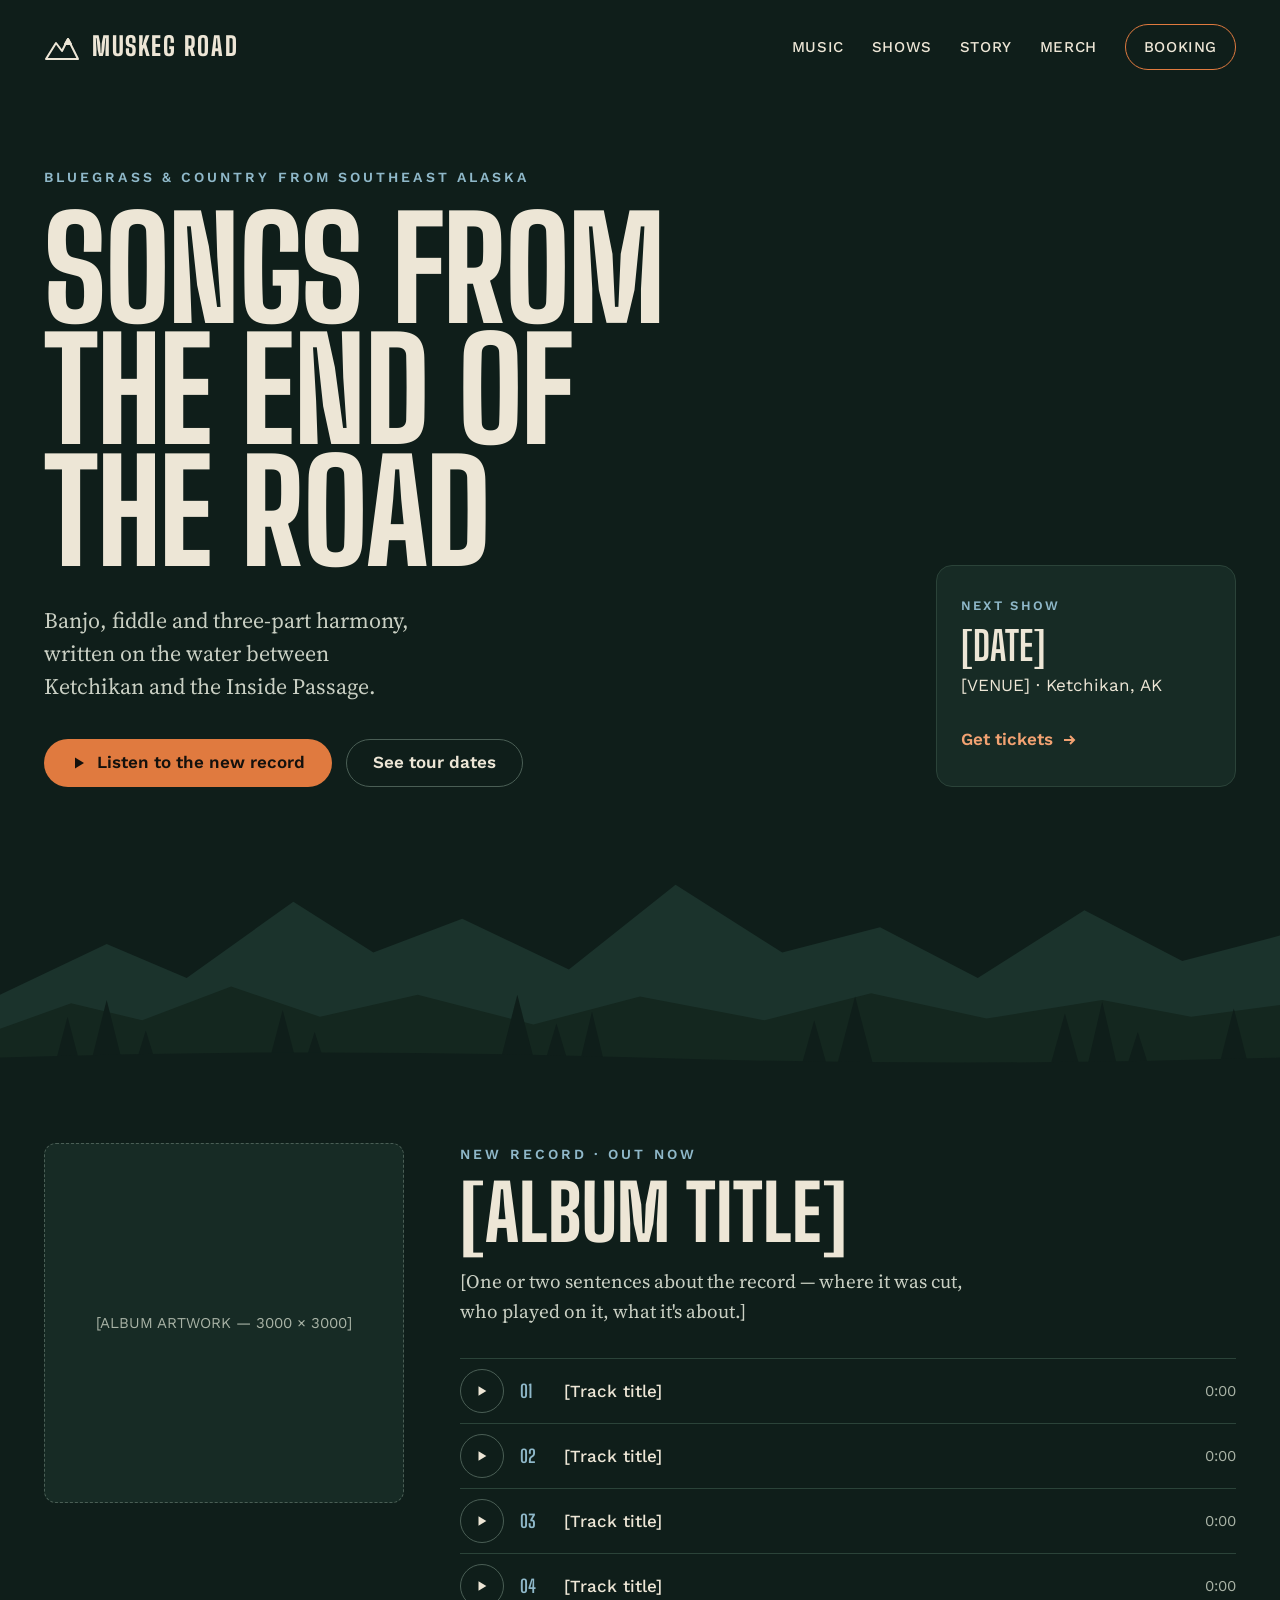
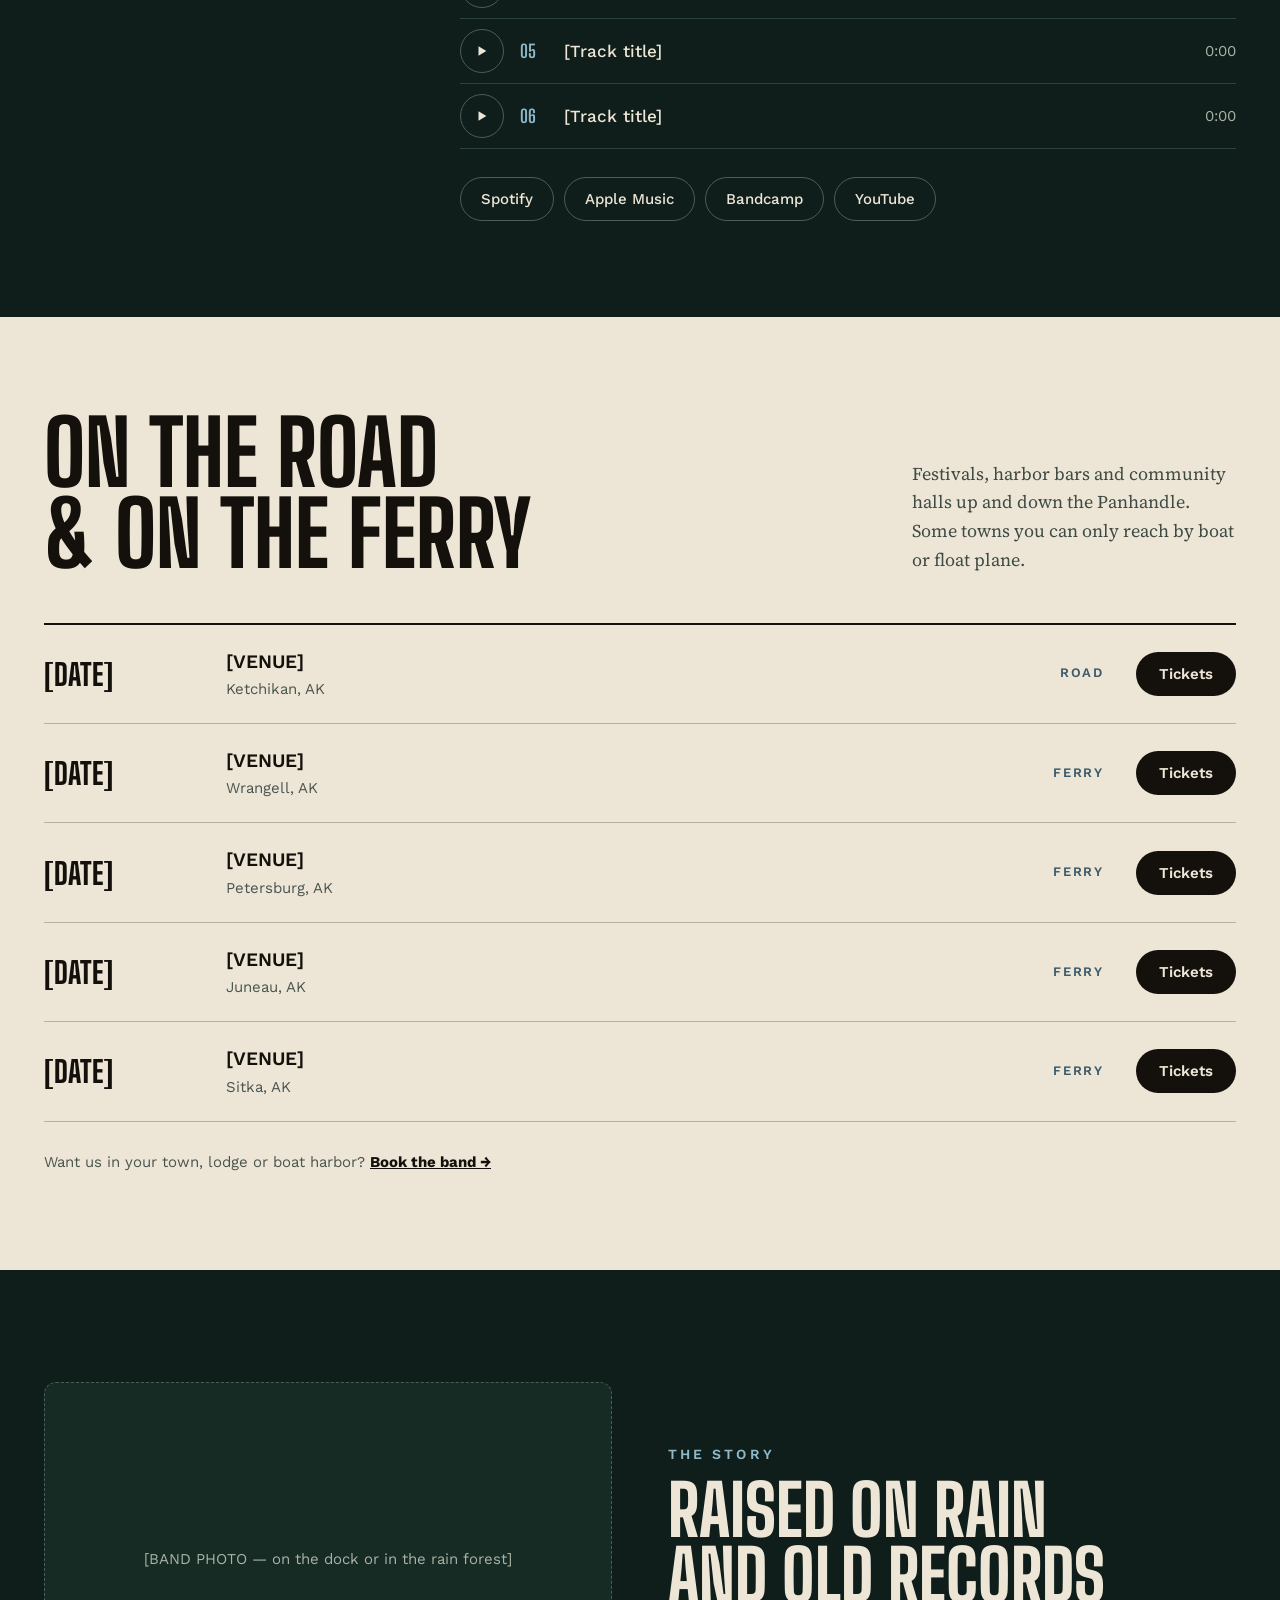
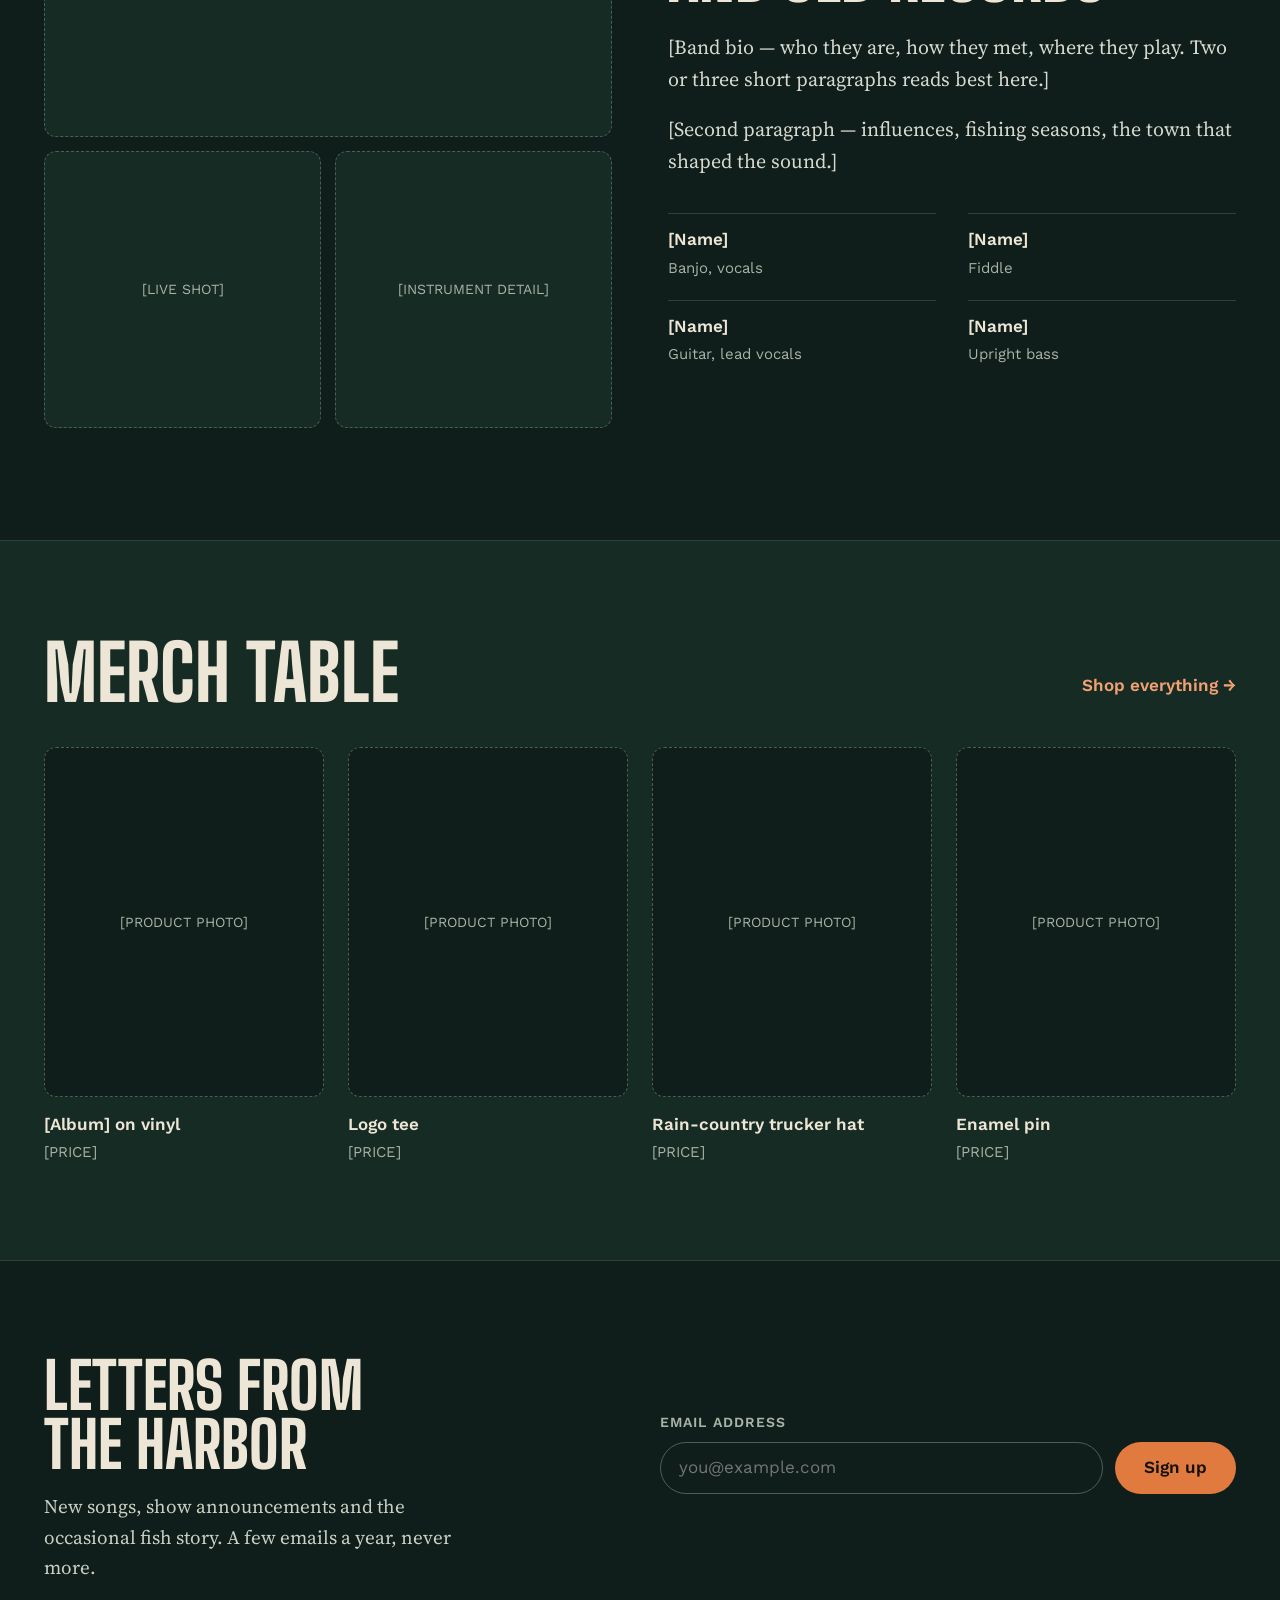
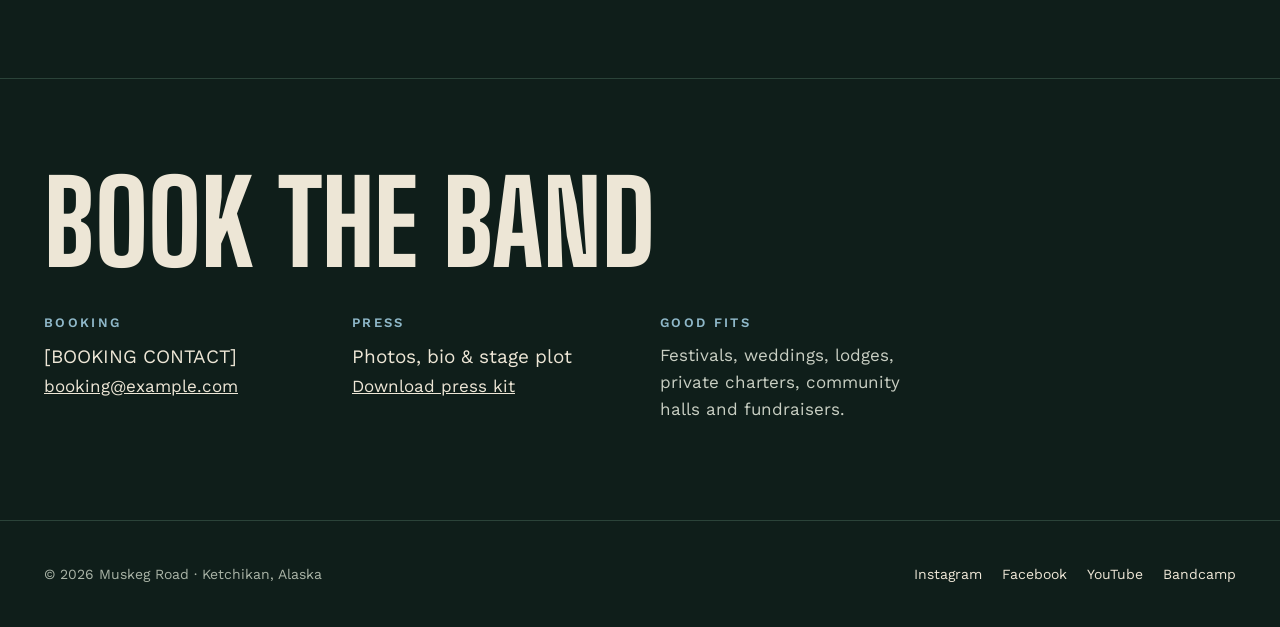
==== commit 37846359: "Serve the uploaded Muskeg Road page as index.html. The upload was named index (3).html, so a static " ====
--- a/index.html
+++ b/index.html
@@ -1,616 +1,407 @@
-<!DOCTYPE html>
+<!doctype html>
 <html lang="en">
-  <head>
-    <meta charset="utf-8" />
-    <meta name="viewport" content="width=device-width, initial-scale=1" />
-    <title>Eli Roundy — A Journal from Ketchikan</title>
-    <meta
-      name="description"
-      content="Eli Roundy plays bluegrass and country from a porch in Ketchikan, Alaska. Listen to Wet Strings, sail the Inside Passage, and pick a string in open G."
-    />
-    <meta name="theme-color" content="#1c3330" />
-    <link rel="icon" href="favicon.svg" type="image/svg+xml" />
-    <link rel="preconnect" href="https://fonts.googleapis.com" />
-    <link rel="preconnect" href="https://fonts.gstatic.com" crossorigin />
-    <link
-      href="https://fonts.googleapis.com/css2?family=Fraunces:ital,opsz,wght@0,9..144,500;0,9..144,620;1,9..144,500;1,9..144,600&family=Newsreader:ital,opsz,wght@0,6..72,400;0,6..72,500;1,6..72,400;1,6..72,560&display=swap"
-      rel="stylesheet"
-    />
-    <link rel="stylesheet" href="css/styles.css" />
-  </head>
-  <body data-weather="rain">
-    <a class="skip" href="#music">Skip to the music</a>
-    <div class="magazine">
-    <header class="nav" id="nav">
-      <a class="brand" href="#top">
-        <span class="brand-mark" aria-hidden="true">ER</span>
-        <span class="brand-name">Eli Roundy</span>
-      </a>
-      <button class="nav-toggle" id="nav-toggle" type="button" aria-expanded="false" aria-controls="nav-menu">
-        Menu
-      </button>
-      <nav class="nav-menu" id="nav-menu" aria-label="Primary">
-        <a href="#music">The Record</a>
-        <a href="#passage">The Channel</a>
-        <a href="#porch">Campfire</a>
-        <a href="#about">A Sketch</a>
-        <a href="#shows">Where to Go</a>
-        <a class="nav-book" href="#booking">Correspondence</a>
-      </nav>
-    </header>
-
-    <main>
-      <section class="hero" id="top">
-        <div class="hero-scene">
-          <svg class="scene" viewBox="0 0 1440 900" preserveAspectRatio="xMidYMax slice" aria-hidden="true">
-            <defs>
-              <linearGradient id="skyGrad" x1="0" y1="0" x2="0" y2="1">
-                <stop class="sky-a" offset="0%" stop-color="#6d8886" />
-                <stop class="sky-b" offset="58%" stop-color="#b4c2b8" />
-                <stop class="sky-c" offset="100%" stop-color="#d7e0d6" />
-              </linearGradient>
-              <linearGradient id="waterGrad" x1="0" y1="0" x2="0" y2="1">
-                <stop class="water-a" offset="0%" stop-color="#4a686c" />
-                <stop class="water-b" offset="100%" stop-color="#173033" />
-              </linearGradient>
-              <symbol id="fir" viewBox="0 0 30 70">
-                <path d="M15 0 L27 24 H21 L29 44 H18 V70 H12 V44 H1 L9 24 H3 Z" />
-              </symbol>
-            </defs>
-            <rect width="1440" height="900" fill="url(#skyGrad)" />
-            <path class="mist" d="M0 250 C220 220 340 160 520 190 C740 226 860 150 1080 176 C1240 196 1340 160 1440 184 V320 C1280 280 1100 250 900 270 C680 292 480 250 260 286 C140 306 40 280 0 300 Z" />
-            <path class="far" d="M0 360 C140 330 220 210 400 236 C560 258 640 168 830 186 C1010 204 1100 140 1260 178 C1360 198 1410 170 1440 184 V900 H0 Z" />
-            <path class="ridge" d="M0 470 C160 440 250 300 460 318 C640 334 720 230 900 236 C1100 244 1180 340 1340 368 C1400 378 1440 360 1440 360 V900 H0 Z" />
-            <g class="trees">
-              <use href="#fir" x="70" y="300" width="36" height="84" />
-              <use href="#fir" x="118" y="318" width="26" height="60" />
-              <use href="#fir" x="210" y="286" width="42" height="98" />
-              <use href="#fir" x="268" y="320" width="22" height="52" />
-              <use href="#fir" x="520" y="250" width="34" height="80" />
-              <use href="#fir" x="570" y="272" width="24" height="56" />
-              <use href="#fir" x="860" y="246" width="40" height="92" />
-              <use href="#fir" x="918" y="278" width="22" height="50" />
-              <use href="#fir" x="1120" y="300" width="32" height="74" />
-              <use href="#fir" x="1180" y="328" width="20" height="48" />
-              <use href="#fir" x="1320" y="310" width="30" height="70" />
-            </g>
-            <path class="near" d="M0 620 L90 560 L170 600 L280 520 L390 590 L520 500 L660 590 L790 530 L930 610 L1060 540 L1200 600 L1320 555 L1440 590 V900 H0 Z" />
-            <g class="trees near-trees">
-              <use href="#fir" x="40" y="500" width="48" height="112" />
-              <use href="#fir" x="100" y="530" width="30" height="70" />
-              <use href="#fir" x="300" y="470" width="54" height="124" />
-              <use href="#fir" x="370" y="520" width="28" height="64" />
-              <use href="#fir" x="560" y="455" width="50" height="116" />
-              <use href="#fir" x="800" y="490" width="36" height="84" />
-              <use href="#fir" x="1040" y="500" width="46" height="108" />
-              <use href="#fir" x="1240" y="510" width="32" height="74" />
-              <use href="#fir" x="1340" y="530" width="40" height="92" />
-            </g>
-            <g class="town">
-              <path d="M80 600 H150 L115 572 Z" />
-              <rect x="88" y="600" width="54" height="36" />
-              <path d="M168 612 H250 L209 578 Z" />
-              <rect x="176" y="612" width="66" height="40" />
-              <rect x="196" y="592" width="10" height="22" />
-              <path d="M270 618 H330 L300 594 Z" />
-              <rect x="276" y="618" width="48" height="28" />
-            </g>
-            <path class="water" d="M0 690 C240 652 420 730 700 692 C980 654 1180 736 1440 688 V900 H0 Z" />
-            <path class="wake" d="M0 760 C260 742 480 790 760 756 C1040 722 1220 786 1440 748 V900 H0 Z" />
-            <g class="boardwalk">
-              <rect x="0" y="668" width="520" height="8" />
-              <rect x="28" y="676" width="6" height="48" />
-              <rect x="92" y="676" width="6" height="62" />
-              <rect x="160" y="676" width="6" height="44" />
-              <rect x="230" y="676" width="6" height="70" />
-              <rect x="300" y="676" width="6" height="52" />
-              <rect x="370" y="676" width="6" height="66" />
-              <rect x="440" y="676" width="6" height="46" />
-            </g>
-            <g class="boat" transform="translate(780 688)">
-              <path d="M8 34 L28 50 L196 50 L220 34 L186 24 L36 24 Z" />
-              <rect x="86" y="8" width="52" height="18" fill="#f3eee4" />
-              <rect x="108" y="-18" width="3" height="28" />
-              <path d="M111 -14 L148 10 L111 10 Z" class="sail" />
-            </g>
-            <g class="plane">
-              <path d="M0 12 L46 12 L58 8 L46 6 L28 6 L22 0 L16 6 L8 6 Z" />
-            </g>
-            <text class="map-label" x="980" y="250">Deer Mountain</text>
-          </svg>
-          <div class="sunshaft" aria-hidden="true"></div>
-          <canvas id="rain" aria-hidden="true"></canvas>
-          <button class="salmon-btn" id="salmon" type="button" title="The creek's got opinions" aria-label="Send a salmon up the creek">
-            <svg viewBox="0 0 86 36" aria-hidden="true">
-              <ellipse cx="38" cy="18" rx="24" ry="10" fill="#e07a5f" />
-              <path d="M60 18 L82 6 L74 18 L82 30 Z" fill="#9c4030" />
-              <path d="M28 18 Q40 11 54 18" fill="none" stroke="#6d2c1c" stroke-width="1.4" />
-              <circle cx="22" cy="16" r="1.6" fill="#1c1612" />
-            </svg>
-          </button>
-          <div class="cover-plate">
-            <p class="issue-line">Vol. I · Ketchikan, Alaska · Bluegrass &amp; country</p>
-            <h1><a href="#top">Eli Roundy</a></h1>
-            <p class="lede">Songs from the wet edge of the map. A banjo, a creek under the boardwalk, and whatever the rain is doing to the roof.</p>
-            <div class="hero-actions">
-              <a class="btn btn-ink" href="#music">Listen</a>
-              <a class="btn btn-ghost" href="#porch">Sit in on the porch</a>
-            </div>
-            <div class="weather" role="radiogroup" aria-label="Weather over the harbor">
-              <button class="weather-btn" type="button" role="radio" data-weather="rain" aria-checked="true">Rain</button>
-              <button class="weather-btn" type="button" role="radio" data-weather="gale" aria-checked="false">Gale</button>
-              <button class="weather-btn" type="button" role="radio" data-weather="break" aria-checked="false">Break</button>
-            </div>
-          </div>
-          <button class="turntable" id="turntable" type="button" aria-label="Play Creek Street Rain">
-            <span class="platter">
-              <span class="vinyl">
-                <span class="label">
-                  <span class="label-kicker" id="label-kicker">Porch</span>
-                  <span class="label-title" id="label-title">Creek Street</span>
-                  <span class="label-cat">RR-001</span>
-                </span>
-              </span>
-            </span>
-            <span class="tonearm" aria-hidden="true">
-              <span class="pivot"></span>
-              <span class="arm"></span>
-              <span class="headshell"></span>
-            </span>
-          </button>
+<head>
+<meta charset="utf-8">
+<meta name="viewport" content="width=device-width, initial-scale=1">
+<title>Muskeg Road — Bluegrass &amp; Country from Southeast Alaska</title>
+<meta name="description" content="Banjo, fiddle and three-part harmony, written on the water between Ketchikan and the Inside Passage.">
+<meta property="og:title" content="Muskeg Road">
+<meta property="og:description" content="Bluegrass &amp; country from Southeast Alaska.">
+<meta property="og:image" content="/img/og.jpg">
+<link rel="preconnect" href="https://fonts.googleapis.com">
+<link rel="preconnect" href="https://fonts.gstatic.com" crossorigin>
+<link rel="stylesheet" href="https://fonts.googleapis.com/css2?family=Big+Shoulders+Display:wght@500;700;800&family=Source+Serif+4:ital,opsz,wght@0,8..60,400;0,8..60,600;1,8..60,400&family=Work+Sans:wght@400;500;600&display=swap">
+<style>
+  :root {
+    --bg: #0F1E1A;
+    --surface: #172B25;
+    --line: #2B4339;
+    --line-strong: #4A5E55;
+    --text: #EDE6D6;
+    --text-soft: #C9CFC3;
+    --muted: #A9B3A6;
+    --glacier: #8FB8C9;
+    --accent: #E07A3F;      /* swap: #D9A441 gold, #C2563A rust */
+    --accent-soft: #F2A272;
+    --ink: #14110D;
+    --paper: #EDE6D6;
+    --display: 'Big Shoulders Display', 'Arial Narrow', sans-serif;
+    --serif: 'Source Serif 4', Georgia, serif;
+    --sans: 'Work Sans', system-ui, sans-serif;
+    --wrap: 1240px;
+  }
+  *, *::before, *::after { box-sizing: border-box; }
+  html { scroll-behavior: smooth; }
+  body {
+    margin: 0; background: var(--bg); color: var(--text);
+    font-family: var(--sans); font-size: 17px; line-height: 1.6;
+    -webkit-font-smoothing: antialiased;
+  }
+  img { max-width: 100%; display: block; }
+  a { color: var(--text); }
+  a:hover { color: var(--accent-soft); }
+  :focus-visible { outline: 2px solid var(--accent-soft); outline-offset: 3px; }
+
+  .wrap { max-width: var(--wrap); margin: 0 auto; padding-inline: 24px; }
+  .eyebrow {
+    margin: 0; font-size: 14px; font-weight: 600; letter-spacing: .22em;
+    text-transform: uppercase; color: var(--glacier);
+  }
+  .display {
+    margin: 0; font-family: var(--display); font-weight: 800;
+    line-height: .92; text-transform: uppercase;
+  }
+  .lede { font-family: var(--serif); color: var(--text-soft); }
+
+  .btn {
+    display: inline-flex; align-items: center; gap: 10px; min-height: 48px;
+    padding: 0 26px; border-radius: 999px; font-weight: 600;
+    text-decoration: none; border: 1.5px solid transparent; cursor: pointer;
+    font: inherit; font-weight: 600;
+  }
+  .btn-primary { background: var(--accent); color: var(--ink); }
+  .btn-primary:hover { background: var(--accent-soft); color: var(--ink); }
+  .btn-ghost { border-color: var(--line-strong); color: var(--text); background: transparent; }
+  .btn-ghost:hover { border-color: var(--text); color: var(--text); }
+  .pill {
+    display: inline-flex; align-items: center; min-height: 44px; padding: 0 20px;
+    border-radius: 999px; border: 1.5px solid var(--line-strong);
+    text-decoration: none; font-weight: 500; font-size: 15px;
+  }
+  .placeholder {
+    background: var(--surface); border: 1px dashed var(--line-strong); border-radius: 12px;
+    display: flex; align-items: center; justify-content: center; text-align: center;
+    padding: 16px; color: var(--muted); font-size: 15px; overflow: hidden;
+  }
+  .placeholder img { width: 100%; height: 100%; object-fit: cover; }
+
+  /* Header */
+  .site-header { display: flex; flex-wrap: wrap; align-items: center; justify-content: space-between; gap: 16px; padding-block: 24px; }
+  .logo { display: flex; align-items: center; gap: 12px; text-decoration: none; }
+  .logo span { font-family: var(--display); font-weight: 800; font-size: 26px; letter-spacing: .06em; text-transform: uppercase; }
+  .nav { display: flex; flex-wrap: wrap; align-items: center; gap: 4px 28px; font-size: 15px; font-weight: 500; letter-spacing: .04em; text-transform: uppercase; }
+  .nav a { text-decoration: none; padding: 10px 0; }
+  .nav .nav-cta { padding: 10px 18px; border: 1.5px solid var(--accent); border-radius: 999px; }
+
+  /* Hero */
+  .hero-grid { display: flex; flex-wrap: wrap; gap: 48px; align-items: flex-end; justify-content: space-between; padding-top: 72px; }
+  .hero-copy { flex: 999 1 560px; min-width: 0; }
+  .hero h1 { font-size: clamp(64px, 11vw, 168px); line-height: .86; letter-spacing: -.01em; margin-top: 20px; }
+  .hero .lede { margin: 32px 0 0; max-width: 34ch; font-size: 22px; line-height: 1.5; }
+  .hero-actions { margin-top: 36px; display: flex; flex-wrap: wrap; gap: 14px; }
+  .next-show { flex: 1 1 300px; max-width: 360px; background: var(--surface); border: 1px solid var(--line); border-radius: 16px; padding: 24px; }
+  .next-show .date { margin: 10px 0 0; font-family: var(--display); font-weight: 700; font-size: 40px; line-height: 1; }
+  .next-show p { margin: 6px 0 0; }
+  .arrow-link { display: inline-flex; align-items: center; gap: 8px; margin-top: 18px; min-height: 44px; font-weight: 600; text-decoration: none; color: var(--accent-soft); }
+  .ridge { display: block; width: 100%; height: 220px; margin-top: 64px; }
+
+  /* Music */
+  .music { padding-block: 72px 96px; }
+  .music-grid { display: flex; flex-wrap: wrap; gap: 56px; align-items: flex-start; }
+  .cover { flex: 1 1 360px; max-width: 480px; aspect-ratio: 1; }
+  .music-copy { flex: 999 1 480px; min-width: 0; }
+  .music h2 { font-size: clamp(48px, 6vw, 84px); margin-top: 12px; }
+  .music .lede { margin: 18px 0 0; max-width: 52ch; font-size: 19px; }
+  .tracks { list-style: none; margin: 32px 0 0; padding: 0; border-top: 1px solid var(--line); }
+  .tracks li { display: flex; align-items: center; gap: 16px; padding: 10px 0; border-bottom: 1px solid var(--line); }
+  .play { flex: none; width: 44px; height: 44px; border-radius: 999px; border: 1.5px solid var(--line-strong); background: transparent; color: var(--text); display: flex; align-items: center; justify-content: center; cursor: pointer; }
+  .play:hover, .play[aria-pressed="true"] { background: var(--accent); border-color: var(--accent); color: var(--ink); }
+  .track-num { font-family: var(--display); font-weight: 700; font-size: 18px; color: var(--glacier); width: 28px; }
+  .track-title { flex: 1; min-width: 0; font-weight: 500; }
+  .track-len { font-size: 15px; color: var(--muted); }
+  .platforms { margin-top: 28px; display: flex; flex-wrap: wrap; gap: 10px; }
+
+  /* Shows */
+  .shows { background: var(--paper); color: var(--ink); }
+  .shows a { color: var(--ink); }
+  .shows .inner { padding-block: 96px; }
+  .section-head { display: flex; flex-wrap: wrap; justify-content: space-between; align-items: flex-end; gap: 20px; }
+  .shows h2 { font-size: clamp(48px, 7vw, 104px); line-height: .9; }
+  .shows .lede { margin: 0; max-width: 36ch; font-size: 18px; color: #3E4A44; }
+  .show-list { list-style: none; margin: 48px 0 0; padding: 0; border-top: 2px solid var(--ink); }
+  .show-list li { display: flex; flex-wrap: wrap; align-items: center; gap: 12px 32px; padding: 22px 0; border-bottom: 1px solid #B9B09C; }
+  .show-date { flex: 0 0 150px; font-family: var(--display); font-weight: 800; font-size: 30px; line-height: 1; text-transform: uppercase; }
+  .show-where { flex: 1 1 260px; min-width: 0; }
+  .show-where strong { display: block; font-size: 19px; font-weight: 600; }
+  .show-where span { display: block; color: #4A544F; font-size: 15px; }
+  .show-access { font-size: 13px; font-weight: 600; letter-spacing: .14em; text-transform: uppercase; color: #3B5A6A; }
+  .shows .btn-ticket { background: var(--ink); color: var(--paper); min-height: 44px; padding: 0 22px; font-size: 15px; }
+  .shows .btn-ticket:hover { background: #2A2620; color: var(--paper); }
+  .shows-foot { margin: 28px 0 0; font-size: 15px; color: #4A544F; }
+
+  /* Story */
+  .story { padding-block: 112px; }
+  .story-grid { display: grid; grid-template-columns: repeat(auto-fit, minmax(min(100%, 420px), 1fr)); gap: 56px; align-items: center; }
+  .photo-grid { display: grid; grid-template-columns: repeat(2, minmax(0, 1fr)); gap: 14px; }
+  .photo-grid .wide { grid-column: span 2; aspect-ratio: 16 / 10; }
+  .photo-grid .sq { aspect-ratio: 1; font-size: 14px; }
+  .story h2 { font-size: clamp(44px, 5.5vw, 76px); margin-top: 12px; }
+  .story .body p { font-family: var(--serif); font-size: 20px; line-height: 1.6; color: #D6D9CF; margin: 18px 0 0; }
+  .members { margin: 36px 0 0; display: grid; grid-template-columns: repeat(2, minmax(0, 1fr)); gap: 20px 32px; }
+  .members div { border-top: 1px solid var(--line); padding-top: 12px; }
+  .members dt { font-weight: 600; }
+  .members dd { margin: 2px 0 0; color: var(--muted); font-size: 15px; }
+
+  /* Merch */
+  .merch { background: var(--surface); border-block: 1px solid var(--line); }
+  .merch .inner { padding-block: 96px; }
+  .merch h2 { font-size: clamp(44px, 6vw, 84px); }
+  .merch-grid { margin-top: 40px; display: grid; grid-template-columns: repeat(auto-fill, minmax(min(100%, 240px), 1fr)); gap: 24px; }
+  .merch-item { text-decoration: none; display: block; }
+  .merch-item .placeholder { aspect-ratio: 4 / 5; background: var(--bg); font-size: 14px; }
+  .merch-item p { margin: 14px 0 0; font-weight: 600; }
+  .merch-item .price { margin-top: 2px; color: var(--muted); font-weight: 400; font-size: 15px; }
+
+  /* Newsletter */
+  .newsletter { padding-block: 96px; display: flex; flex-wrap: wrap; gap: 40px; align-items: center; justify-content: space-between; }
+  .newsletter > div { flex: 1 1 420px; min-width: 0; }
+  .newsletter h2 { font-size: clamp(40px, 5vw, 64px); }
+  .newsletter .lede { margin: 16px 0 0; max-width: 42ch; font-size: 19px; }
+  .nl-form { flex: 1 1 420px; display: flex; flex-wrap: wrap; gap: 12px; align-items: flex-end; }
+  .nl-field { flex: 1 1 240px; display: flex; flex-direction: column; gap: 8px; }
+  .nl-field label { font-size: 14px; font-weight: 600; letter-spacing: .08em; text-transform: uppercase; color: var(--muted); }
+  .nl-field input { min-height: 52px; padding: 0 18px; border-radius: 999px; border: 1.5px solid var(--line-strong); background: var(--bg); color: var(--text); font: inherit; }
+  .nl-form .btn { min-height: 52px; padding: 0 28px; }
+  .nl-msg { flex-basis: 100%; margin: 0; font-size: 15px; color: var(--glacier); min-height: 1.5em; }
+
+  /* Booking + footer */
+  .booking { border-top: 1px solid var(--line); }
+  .booking-grid { padding-block: 96px; display: grid; grid-template-columns: repeat(auto-fit, minmax(min(100%, 260px), 1fr)); gap: 40px; }
+  .booking h2 { grid-column: 1 / -1; font-size: clamp(56px, 9vw, 140px); line-height: .85; }
+  .booking .label { margin: 0; font-size: 13px; font-weight: 600; letter-spacing: .18em; text-transform: uppercase; color: var(--glacier); }
+  .booking .val { margin: 8px 0 0; font-size: 19px; }
+  .site-footer { border-top: 1px solid var(--line); }
+  .site-footer .wrap { padding-block: 32px; display: flex; flex-wrap: wrap; justify-content: space-between; align-items: center; gap: 16px; font-size: 14px; color: var(--muted); }
+  .site-footer nav { display: flex; flex-wrap: wrap; gap: 20px; }
+  .site-footer a { text-decoration: none; padding: 10px 0; }
+
+  @media (prefers-reduced-motion: reduce) { html { scroll-behavior: auto; } }
+</style>
+</head>
+<body>
+
+<header class="wrap site-header">
+  <a class="logo" href="#top" aria-label="Muskeg Road home">
+    <svg width="36" height="36" viewBox="0 0 36 36" fill="none" stroke="currentColor" stroke-width="2" stroke-linejoin="round" aria-hidden="true"><path d="M2 30 L12 14 L18 22 L24 10 L34 30 Z"/><path d="M24 10 L27 15 L21 15 Z" fill="currentColor"/></svg>
+    <span>Muskeg Road</span>
+  </a>
+  <nav class="nav" aria-label="Main">
+    <a href="#music">Music</a>
+    <a href="#shows">Shows</a>
+    <a href="#story">Story</a>
+    <a href="#merch">Merch</a>
+    <a class="nav-cta" href="#booking">Booking</a>
+  </nav>
+</header>
+
+<main>
+  <!-- HERO -->
+  <section id="top" class="hero">
+    <div class="wrap hero-grid">
+      <div class="hero-copy">
+        <p class="eyebrow">Bluegrass &amp; country from Southeast Alaska</p>
+        <h1 class="display">Songs from<br>the end of<br>the road</h1>
+        <p class="lede">Banjo, fiddle and three-part harmony, written on the water between Ketchikan and the Inside Passage.</p>
+        <div class="hero-actions">
+          <a class="btn btn-primary" href="#music">
+            <svg width="16" height="16" viewBox="0 0 16 16" fill="currentColor" aria-hidden="true"><path d="M4 2.5v11l9-5.5z"/></svg>
+            Listen to the new record
+          </a>
+          <a class="btn btn-ghost" href="#shows">See tour dates</a>
         </div>
-      </section>
-
-      <section class="stats" aria-label="In this number">
-        <div class="wrap contents">
-          <div>
-            <h2>In this number</h2>
-            <ol class="toc">
-              <li><a href="#music"><span>The Record</span> Wet Strings, six porch songs</a></li>
-              <li><a href="#passage"><span>The Channel</span> A chart of the Inside Passage</a></li>
-              <li><a href="#porch"><span>The Campfire</span> Open G, for anyone sitting in</a></li>
-              <li><a href="#about"><span>A Sketch</span> The player and the town</a></li>
-              <li><a href="#shows"><span>Where to Go</span> Dates along the coast</a></li>
-              <li><a href="#booking"><span>Correspondence</span> A note left on the porch</a></li>
-            </ol>
-          </div>
-          <div>
-            <h2>Field notes</h2>
-        <ul>
-          <li>
-            <strong>~150</strong>
-            <span>inches of rain, most years</span>
-          </li>
-          <li>
-            <strong>5</strong>
-            <span>strings on the banjo, open G</span>
-          </li>
-          <li>
-            <strong>1</strong>
-            <span>creek running under the street</span>
-          </li>
-          <li>
-            <strong>55°N</strong>
-            <span>a town on the Inside Passage</span>
-          </li>
-        </ul>
-          </div>
+      </div>
+      <aside class="next-show" aria-label="Next show">
+        <p class="eyebrow" style="font-size:13px;letter-spacing:.18em">Next show</p>
+        <p class="date">[DATE]</p>
+        <p>[VENUE] · Ketchikan, AK</p>
+        <a class="arrow-link" href="#shows">Get tickets
+          <svg width="16" height="16" viewBox="0 0 16 16" fill="none" stroke="currentColor" stroke-width="2" aria-hidden="true"><path d="M3 8h10M9 4l4 4-4 4"/></svg>
+        </a>
+      </aside>
+    </div>
+    <svg class="ridge" viewBox="0 0 1440 260" preserveAspectRatio="none" aria-hidden="true">
+      <path d="M0 170 L120 110 L210 150 L330 60 L420 120 L520 80 L640 140 L760 40 L880 120 L990 90 L1100 150 L1220 70 L1330 130 L1440 100 L1440 260 L0 260 Z" fill="#1B332C"/>
+      <path d="M0 210 L80 180 L160 200 L260 160 L360 196 L470 170 L600 205 L720 172 L860 200 L980 168 L1110 198 L1240 176 L1340 196 L1440 182 L1440 260 L0 260 Z" fill="#14271F"/>
+      <g fill="#0F1E1A">
+        <path d="M60 260 L76 196 L92 260 Z"/><path d="M100 260 L120 176 L140 260 Z"/><path d="M150 260 L164 212 L178 260 Z"/>
+        <path d="M300 260 L318 188 L336 260 Z"/><path d="M340 260 L354 214 L368 260 Z"/>
+        <path d="M560 260 L582 170 L604 260 Z"/><path d="M610 260 L626 204 L642 260 Z"/><path d="M650 260 L666 190 L682 260 Z"/>
+        <path d="M900 260 L916 200 L932 260 Z"/><path d="M940 260 L962 172 L984 260 Z"/>
+        <path d="M1180 260 L1198 192 L1216 260 Z"/><path d="M1222 260 L1240 178 L1258 260 Z"/><path d="M1266 260 L1280 214 L1294 260 Z"/>
+        <path d="M1370 260 L1388 186 L1406 260 Z"/>
+      </g>
+      <path d="M0 244 Q 360 232 720 244 T 1440 244 L1440 260 L0 260 Z" fill="#0F1E1A"/>
+    </svg>
+  </section>
+
+  <!-- MUSIC -->
+  <section id="music" class="wrap music">
+    <div class="music-grid">
+      <div class="placeholder cover">
+        <!-- <img src="/img/album-cover.jpg" alt="[Album title] cover art"> -->
+        [ALBUM ARTWORK — 3000 × 3000]
+      </div>
+      <div class="music-copy">
+        <p class="eyebrow">New record · Out now</p>
+        <h2 class="display">[ALBUM TITLE]</h2>
+        <p class="lede">[One or two sentences about the record — where it was cut, who played on it, what it's about.]</p>
+        <!-- Set data-src on each button to an MP3 preview to make it play -->
+        <ol class="tracks">
+          <li><button class="play" type="button" aria-label="Play track 1" aria-pressed="false" data-src=""><svg width="14" height="14" viewBox="0 0 16 16" fill="currentColor" aria-hidden="true"><path d="M4 2.5v11l9-5.5z"/></svg></button><span class="track-num">01</span><span class="track-title">[Track title]</span><span class="track-len">0:00</span></li>
+          <li><button class="play" type="button" aria-label="Play track 2" aria-pressed="false" data-src=""><svg width="14" height="14" viewBox="0 0 16 16" fill="currentColor" aria-hidden="true"><path d="M4 2.5v11l9-5.5z"/></svg></button><span class="track-num">02</span><span class="track-title">[Track title]</span><span class="track-len">0:00</span></li>
+          <li><button class="play" type="button" aria-label="Play track 3" aria-pressed="false" data-src=""><svg width="14" height="14" viewBox="0 0 16 16" fill="currentColor" aria-hidden="true"><path d="M4 2.5v11l9-5.5z"/></svg></button><span class="track-num">03</span><span class="track-title">[Track title]</span><span class="track-len">0:00</span></li>
+          <li><button class="play" type="button" aria-label="Play track 4" aria-pressed="false" data-src=""><svg width="14" height="14" viewBox="0 0 16 16" fill="currentColor" aria-hidden="true"><path d="M4 2.5v11l9-5.5z"/></svg></button><span class="track-num">04</span><span class="track-title">[Track title]</span><span class="track-len">0:00</span></li>
+          <li><button class="play" type="button" aria-label="Play track 5" aria-pressed="false" data-src=""><svg width="14" height="14" viewBox="0 0 16 16" fill="currentColor" aria-hidden="true"><path d="M4 2.5v11l9-5.5z"/></svg></button><span class="track-num">05</span><span class="track-title">[Track title]</span><span class="track-len">0:00</span></li>
+          <li><button class="play" type="button" aria-label="Play track 6" aria-pressed="false" data-src=""><svg width="14" height="14" viewBox="0 0 16 16" fill="currentColor" aria-hidden="true"><path d="M4 2.5v11l9-5.5z"/></svg></button><span class="track-num">06</span><span class="track-title">[Track title]</span><span class="track-len">0:00</span></li>
+        </ol>
+        <div class="platforms">
+          <a class="pill" href="#">Spotify</a>
+          <a class="pill" href="#">Apple Music</a>
+          <a class="pill" href="#">Bandcamp</a>
+          <a class="pill" href="#">YouTube</a>
         </div>
-      </section>
-
-      <section class="band music" id="music">
-        <div class="wrap">
-          <header class="section-head">
-            <p class="kicker">The Record</p>
-            <h2>Wet Strings</h2>
-            <p class="deck">
-              Six songs for a town that keeps its boots wet. Press play and a little string band tunes up in your browser — a porch session, not a studio master. The rain was already in the arrangement.
-            </p>
-          </header>
-          <div class="music-layout">
-            <div>
-              <ol class="tracklist" id="tracklist">
-                <li>
-                  <button class="track" type="button" data-song="creek">
-                    <span class="num">01</span>
-                    <span class="name">Creek Street Rain</span>
-                    <span class="time">—</span>
-                  </button>
-                </li>
-                <li>
-                  <button class="track" type="button" data-song="sunshine">
-                    <span class="num">02</span>
-                    <span class="name">Liquid Sunshine</span>
-                    <span class="time">—</span>
-                  </button>
-                </li>
-                <li>
-                  <button class="track" type="button" data-song="mountain">
-                    <span class="num">03</span>
-                    <span class="name">Deer Mountain Hymn</span>
-                    <span class="time">—</span>
-                  </button>
-                </li>
-                <li>
-                  <button class="track" type="button" data-song="porch">
-                    <span class="num">04</span>
-                    <span class="name">Porch Light Left On</span>
-                    <span class="time">—</span>
-                  </button>
-                </li>
-                <li>
-                  <button class="track" type="button" data-song="salmon">
-                    <span class="num">05</span>
-                    <span class="name">Salmon After Dark</span>
-                    <span class="time">—</span>
-                  </button>
-                </li>
-                <li>
-                  <button class="track" type="button" data-song="farewell">
-                    <span class="num">06</span>
-                    <span class="name">First City Farewell</span>
-                    <span class="time">—</span>
-                  </button>
-                </li>
-              </ol>
-              <ul class="voices" aria-hidden="true">
-                <li data-voice="pluck">Banjo</li>
-                <li data-voice="fiddle">Fiddle</li>
-                <li data-voice="bass">Bass</li>
-                <li data-voice="chop">Mando</li>
-              </ul>
-            </div>
-            <figure class="lyrics">
-              <figcaption>
-                <span class="kicker" id="lyric-kicker">From the record</span>
-                <span class="lyric-title" id="lyric-title">Creek Street Rain</span>
-                <span class="lyric-blurb" id="lyric-blurb">The boardwalk keeps the beat. The creek plays the rest.</span>
-              </figcaption>
-              <blockquote id="lyrics">The boards remember every boot.
-The creek keeps talking underfoot.
-I tune to whatever the roof is drumming
-and let the whole street do the humming.</blockquote>
-            </figure>
-          </div>
-          <noscript>
-            <p>The porch player needs JavaScript. The six songs are Creek Street Rain, Liquid Sunshine, Deer Mountain Hymn, Porch Light Left On, Salmon After Dark, and First City Farewell.</p>
-          </noscript>
-        </div>
-      </section>
-
-      <section class="band passage" id="passage">
-        <div class="wrap">
-          <header class="section-head">
-            <p class="kicker">The Channel</p>
-            <h2>Inside Passage</h2>
-            <p class="deck">
-              Drag the chart, pick a port, or run north with the tide. The boat always knows the way back to Ketchikan.
-            </p>
-          </header>
-          <div class="chart-wrap">
-            <svg id="passage-chart" viewBox="0 0 1000 300" preserveAspectRatio="none" role="slider" tabindex="0" aria-label="Course along the Inside Passage" aria-valuemin="0" aria-valuemax="100" aria-valuenow="2">
-              <rect width="1000" height="300" fill="#102220" />
-              <pattern id="chart-grid" width="40" height="40" patternUnits="userSpaceOnUse">
-                <path d="M40 0 H0 V40" fill="none" stroke="rgba(215,181,106,0.13)" stroke-width="1" />
-              </pattern>
-              <rect width="1000" height="300" fill="url(#chart-grid)" />
-              <path class="shore" d="M0 0 H1000 V36 C900 58 780 18 640 42 C500 66 380 22 240 48 C140 64 60 40 0 58 Z" />
-              <path class="shore" d="M0 300 H1000 V248 C880 228 760 268 620 246 C470 222 340 270 200 248 C110 232 40 258 0 240 Z" />
-              <text class="chart-north" x="28" y="28">N</text>
-              <path id="course" d="M28 188 C130 188 150 78 270 74 C400 70 430 176 545 172 C680 168 700 64 820 70 C920 76 940 150 978 138" fill="none" stroke="#e4c27a" stroke-width="2.2" stroke-dasharray="1 7" stroke-linecap="round" />
-              <g id="port-markers"></g>
-              <g id="boat">
-                <path d="M-20 5 L14 5 L22 0 L14 -5 L-20 -5 L-26 -1 L-26 1 Z" fill="#f4efe4" />
-                <path d="M-4 -5 L-4 -16 L12 -6 L-4 -6 Z" fill="#e4c27a" />
-              </g>
-            </svg>
-          </div>
-          <div class="port-nav" role="group" aria-label="Ports">
-            <button class="port-btn" type="button" data-port="ketchikan" aria-pressed="true">Ketchikan</button>
-            <button class="port-btn" type="button" data-port="wrangell" aria-pressed="false">Wrangell</button>
-            <button class="port-btn" type="button" data-port="petersburg" aria-pressed="false">Petersburg</button>
-            <button class="port-btn" type="button" data-port="juneau" aria-pressed="false">Juneau</button>
-            <button class="port-btn" type="button" data-port="home" aria-pressed="false">Channel home</button>
-            <button class="drift" id="drift" type="button" aria-pressed="false">Run north</button>
-          </div>
-          <article class="port-card">
-            <p class="kicker" id="port-kicker">Home port</p>
-            <h3 id="port-title">Ketchikan</h3>
-            <p id="port-text">
-              Rain on the roof and a creek under the floor. The banjo lives here, on a porch above the harbor. When the cruise ships leave, the town gets its voice back.
-            </p>
-            <a id="port-link" href="https://www.visitktn.com/plan/places-to-discover/creek-street/" target="_blank" rel="noopener noreferrer">Walk Creek Street</a>
-          </article>
-        </div>
-      </section>
-
-      <section class="band porch" id="porch">
-        <div class="wrap">
-          <header class="section-head">
-            <p class="kicker">The Campfire</p>
-            <h2>Sit in.</h2>
-            <p class="deck">
-              Five strings, the way a banjo wakes up. Pluck one, strike a chord, or throw a forward roll. If a song is already going, play along.
-            </p>
-          </header>
-          <div class="neck" role="group" aria-label="Banjo strings in open G">
-            <button class="string" type="button" data-midi="50" data-key="1" style="--gauge: 3px">
-              <span class="string-name">D</span>
-              <span class="string-line"></span>
-              <span class="string-key">1</span>
-            </button>
-            <button class="string" type="button" data-midi="55" data-key="2" style="--gauge: 2.5px">
-              <span class="string-name">G</span>
-              <span class="string-line"></span>
-              <span class="string-key">2</span>
-            </button>
-            <button class="string" type="button" data-midi="59" data-key="3" style="--gauge: 2px">
-              <span class="string-name">B</span>
-              <span class="string-line"></span>
-              <span class="string-key">3</span>
-            </button>
-            <button class="string" type="button" data-midi="62" data-key="4" style="--gauge: 1.5px">
-              <span class="string-name">D</span>
-              <span class="string-line"></span>
-              <span class="string-key">4</span>
-            </button>
-            <button class="string" type="button" data-midi="67" data-key="5" style="--gauge: 1.25px">
-              <span class="string-name">g</span>
-              <span class="string-line"></span>
-              <span class="string-key">5</span>
-            </button>
-          </div>
-          <div class="chords">
-            <button class="chord" type="button" data-chord="g">G</button>
-            <button class="chord" type="button" data-chord="c">C</button>
-            <button class="chord" type="button" data-chord="d">D</button>
-            <button class="chord" type="button" data-chord="e">Em</button>
-            <button class="chord" type="button" data-chord="a">A</button>
-            <button class="chord chord-roll" id="roll" type="button">Forward roll</button>
-          </div>
-          <p class="key-hint">
-            Keys <kbd>1</kbd>–<kbd>5</kbd> pluck from low to high. <kbd>G</kbd> <kbd>C</kbd> <kbd>D</kbd> <kbd>E</kbd> <kbd>A</kbd> strum. <kbd>F</kbd> rolls. Space plays the record.
-          </p>
-        </div>
-      </section>
-
-      <section class="band about" id="about">
-        <div class="wrap about-grid">
-          <div>
-            <p class="kicker">A Sketch</p>
-            <h2>A narrow town. A wide song.</h2>
-            <div class="about-copy">
-              <p>
-                Eli Roundy plays bluegrass and country from Ketchikan, Alaska — a narrow town on Revillagigedo Island, stacked between the Tongass and the tide. People call it the First City. They also call the rain liquid sunshine, which is optimistic, and not wrong.
-              </p>
-              <p>
-                The songs are string-band music with salt in the tuning pegs.
-                <a href="https://www.visitktn.com/plan/places-to-discover/creek-street/" target="_blank" rel="noopener noreferrer">Creek Street</a>
-                is a boardwalk on pilings; the water underneath keeps time better than a metronome. In summer the cruise ships fill the channel. In winter the porch is the venue. Deer Mountain stands behind town, and the fleet still goes out.
-              </p>
-              <p>
-                Ketchikan is the homeland of the Taant'a Kwáan Tlingit. This is a newcomer's porch music, played with respect for a shoreline that was already full of songs.
-              </p>
-              <p>
-                He plays guitar, banjo, and a fiddle that only behaves in damp weather. <em>Wet Strings</em> is the porch record: six tunes about weather, work, and the long way home along the Inside Passage. On a soaked afternoon the town has
-                <a href="https://www.krbd.org/" target="_blank" rel="noopener noreferrer">KRBD</a>.
-                Hit play here and the band tunes up in the browser. Bring a coat anyway.
-              </p>
-            </div>
-          </div>
-          <dl class="notes">
-            <div>
-              <dt>Based</dt>
-              <dd>Ketchikan, Alaska</dd>
-            </div>
-            <div>
-              <dt>Plays</dt>
-              <dd>Guitar, banjo, fiddle</dd>
-            </div>
-            <div>
-              <dt>Tunes</dt>
-              <dd>Open G, then whatever the room needs</dd>
-            </div>
-            <div>
-              <dt>Weather</dt>
-              <dd>Bring a coat. Then bring another.</dd>
-            </div>
-          </dl>
-          <figure class="pull">
-            <blockquote>The grass is blue. So is the rain.</blockquote>
-            <figcaption>A tuning note, from the porch</figcaption>
-          </figure>
-        </div>
-      </section>
-
-      <section class="band shows" id="shows">
-        <div class="wrap">
-          <header class="section-head">
-            <p class="kicker">Where to Go</p>
-            <h2>On the route.</h2>
-            <p class="deck">
-              From Creek Street up to Juneau for folk week, then south when the weather allows. Tap a ticket to ask after a chair.
-            </p>
-          </header>
-          <div class="tickets">
-            <button class="ticket" type="button" data-venue="New York Café" data-place="Ketchikan, Alaska" data-when="2026-10-24">
-              <span class="ticket-date"><span>Sat</span><strong>Oct 24</strong><span>2026</span></span>
-              <span class="ticket-body">
-                <span class="ticket-venue">New York Café</span>
-                <span class="ticket-where">Ketchikan, Alaska</span>
-                <span class="ticket-note">Porch set · 8:00</span>
-              </span>
-              <span class="ticket-stub">Admit one</span>
-            </button>
-            <button class="ticket" type="button" data-venue="Backdoor Café" data-place="Sitka, Alaska" data-when="2026-11-14">
-              <span class="ticket-date"><span>Sat</span><strong>Nov 14</strong><span>2026</span></span>
-              <span class="ticket-body">
-                <span class="ticket-venue">Backdoor Café</span>
-                <span class="ticket-where">Sitka, Alaska</span>
-                <span class="ticket-note">Listening room · 7:30</span>
-              </span>
-              <span class="ticket-stub">Admit one</span>
-            </button>
-            <button class="ticket is-full" type="button" data-full="true" data-venue="The Alaskan Hotel" data-place="Juneau, Alaska" data-when="2026-12-05">
-              <span class="ticket-date"><span>Sat</span><strong>Dec 5</strong><span>2026</span></span>
-              <span class="ticket-body">
-                <span class="ticket-venue">The Alaskan Hotel</span>
-                <span class="ticket-where">Juneau, Alaska</span>
-                <span class="ticket-note">Late set · 9:00</span>
-              </span>
-              <span class="ticket-stub">Full</span>
-            </button>
-            <button class="ticket" type="button" data-venue="Tractor Tavern" data-place="Seattle, Washington" data-when="2027-01-16">
-              <span class="ticket-date"><span>Sat</span><strong>Jan 16</strong><span>2027</span></span>
-              <span class="ticket-body">
-                <span class="ticket-venue">Tractor Tavern</span>
-                <span class="ticket-where">Seattle, Washington</span>
-                <span class="ticket-note">Down the coast · 8:00</span>
-              </span>
-              <span class="ticket-stub">Admit one</span>
-            </button>
-            <button class="ticket" type="button" data-venue="Laurelthirst Public House" data-place="Portland, Oregon" data-when="2027-02-06">
-              <span class="ticket-date"><span>Sat</span><strong>Feb 6</strong><span>2027</span></span>
-              <span class="ticket-body">
-                <span class="ticket-venue">Laurelthirst</span>
-                <span class="ticket-where">Portland, Oregon</span>
-                <span class="ticket-note">Bluegrass room · 8:00</span>
-              </span>
-              <span class="ticket-stub">Admit one</span>
-            </button>
-            <button class="ticket" type="button" data-venue="Centennial Hall" data-place="Juneau, Alaska" data-when="2027-04-09">
-              <span class="ticket-date"><span>Fri</span><strong>Apr 9</strong><span>2027</span></span>
-              <span class="ticket-body">
-                <span class="ticket-venue">Centennial Hall</span>
-                <span class="ticket-where">Juneau, Alaska</span>
-                <span class="ticket-note">Folk Festival week</span>
-              </span>
-              <span class="ticket-stub">Sit in</span>
-            </button>
-          </div>
-          <p class="fine-print">
-            Poster dates for the site — ink in confirmed bookings before anyone buys a ferry ticket. Folk week in Juneau runs
-            <a href="https://akfolkfest.org/" target="_blank" rel="noopener noreferrer">April 5–11, 2027</a>.
-          </p>
-        </div>
-      </section>
-
-      <section class="band booking" id="booking">
-        <div class="wrap booking-grid">
-          <header class="section-head">
-            <p class="kicker">Correspondence</p>
-            <h2>Write from wherever you're dry.</h2>
-            <p class="deck">
-              Shows, kitchens, dances, a radio hour. Say when and where. The note stays on this page until a real mailbox is wired up — copy it and send it on.
-            </p>
-          </header>
-          <form id="booking-form" novalidate>
-            <label>
-              <span>Name</span>
-              <input name="name" type="text" autocomplete="name" required aria-describedby="err-name" />
-              <small id="err-name" data-error="name"></small>
-            </label>
-            <label>
-              <span>Email</span>
-              <input name="email" type="email" autocomplete="email" required aria-describedby="err-email" />
-              <small id="err-email" data-error="email"></small>
-            </label>
-            <label>
-              <span>Occasion</span>
-              <select name="occasion" required aria-describedby="err-occasion">
-                <option value="">Choose one</option>
-                <option value="show">A show</option>
-                <option value="kitchen">A wedding or a kitchen</option>
-                <option value="dance">A dance</option>
-                <option value="radio">A radio session</option>
-                <option value="else">Something else</option>
-              </select>
-              <small id="err-occasion" data-error="occasion"></small>
-            </label>
-            <label>
-              <span>Date, if you have one</span>
-              <input name="when" type="date" />
-            </label>
-            <label class="wide">
-              <span>Note</span>
-              <textarea name="message" rows="4" required aria-describedby="err-message"></textarea>
-              <small id="err-message" data-error="message"></small>
-            </label>
-            <button class="btn btn-brass" type="submit">Leave it on the porch</button>
-          </form>
-          <article class="postcard" id="postcard" hidden>
-            <div class="seal" aria-hidden="true">ER</div>
-            <p class="kicker">Held on this porch</p>
-            <h3>No courier on the creek just yet.</h3>
-            <p>Copy the note and send it once you've got his ear. Nothing left this browser.</p>
-            <p class="pc-line"><span>From</span> <strong id="pc-from"></strong></p>
-            <p class="pc-line"><span>Email</span> <strong id="pc-email"></strong></p>
-            <p class="pc-line"><span>Occasion</span> <strong id="pc-occasion"></strong></p>
-            <p class="pc-line"><span>When</span> <strong id="pc-when"></strong></p>
-            <blockquote id="pc-message"></blockquote>
-            <div class="postcard-actions">
-              <button class="btn btn-ink" id="copy-note" type="button">Copy the note</button>
-              <button class="btn btn-ghost" id="write-another" type="button">Write another</button>
-            </div>
-          </article>
-        </div>
-      </section>
-    </main>
-
-    <footer class="site-footer">
-      <div class="wrap footer-grid">
-        <div>
-          <p class="brand-lockup">Eli Roundy</p>
-          <p>Porch sessions from Ketchikan, Alaska. Bluegrass, country, and weather.</p>
-        </div>
-        <p>55.34°N · 131.65°W<br />Revillagigedo Island</p>
-        <p>© 2026 Roundy<br />Wet Strings · RR-001</p>
-      </div>
-    </footer>
-    </div>
-
-    <div class="dock" role="region" aria-label="Porch player">
-      <div class="dock-progress">
-        <label class="visually-hidden" for="scrub">Seek through the song</label>
-        <input id="scrub" type="range" min="0" max="1000" value="0" step="1" />
-      </div>
-      <div class="dock-main">
-        <div class="dock-id">
-          <span class="dock-dot" id="dock-dot" aria-hidden="true"></span>
-          <div>
-            <p class="dock-title" id="dock-title">Creek Street Rain</p>
-            <p class="dock-sub" id="dock-sub">The boardwalk keeps the beat. The creek plays the rest.</p>
-          </div>
-        </div>
-        <div class="viz" id="viz" aria-hidden="true">
-          <span></span><span></span><span></span><span></span><span></span><span></span><span></span><span></span>
-          <span></span><span></span><span></span><span></span><span></span><span></span><span></span><span></span>
-        </div>
-        <div class="dock-controls">
-          <button id="prev" type="button" aria-label="Previous song">
-            <svg viewBox="0 0 16 16" aria-hidden="true"><path d="M4 2h2v12H4zM13 2.5v11L6 8z" fill="currentColor" /></svg>
-          </button>
-          <button id="play" type="button" aria-label="Play">
-            <svg class="when-paused" viewBox="0 0 16 16" aria-hidden="true"><path d="M4 2.5v11l10-5.5z" fill="currentColor" /></svg>
-            <svg class="when-playing" viewBox="0 0 16 16" hidden aria-hidden="true"><path d="M4 2h3v12H4zM9 2h3v12H9z" fill="currentColor" /></svg>
-          </button>
-          <button id="next" type="button" aria-label="Next song">
-            <svg viewBox="0 0 16 16" aria-hidden="true"><path d="M10 2h2v12h-2zM3 2.5v11L10 8z" fill="currentColor" /></svg>
-          </button>
-          <button id="loop" type="button" aria-pressed="true" aria-label="Loop the song">Loop</button>
-        </div>
-        <p class="dock-time">
-          <span id="time-now">0:00</span>
-          <span aria-hidden="true">/</span>
-          <span id="time-dur">0:00</span>
-        </p>
-        <label class="volume">
-          <span class="visually-hidden">Volume</span>
-          <input id="volume" type="range" min="0" max="100" value="82" />
-        </label>
-      </div>
-    </div>
-    <p class="visually-hidden" id="player-status" aria-live="polite"></p>
-    <script type="module" src="js/main.js"></script>
-  </body>
+      </div>
+    </div>
+  </section>
+
+  <!-- SHOWS -->
+  <section id="shows" class="shows">
+    <div class="wrap inner">
+      <div class="section-head">
+        <h2 class="display">On the road<br>&amp; on the ferry</h2>
+        <p class="lede">Festivals, harbor bars and community halls up and down the Panhandle. Some towns you can only reach by boat or float plane.</p>
+      </div>
+      <ul class="show-list">
+        <li><span class="show-date">[DATE]</span><span class="show-where"><strong>[VENUE]</strong><span>Ketchikan, AK</span></span><span class="show-access">Road</span><a class="btn btn-ticket" href="#">Tickets</a></li>
+        <li><span class="show-date">[DATE]</span><span class="show-where"><strong>[VENUE]</strong><span>Wrangell, AK</span></span><span class="show-access">Ferry</span><a class="btn btn-ticket" href="#">Tickets</a></li>
+        <li><span class="show-date">[DATE]</span><span class="show-where"><strong>[VENUE]</strong><span>Petersburg, AK</span></span><span class="show-access">Ferry</span><a class="btn btn-ticket" href="#">Tickets</a></li>
+        <li><span class="show-date">[DATE]</span><span class="show-where"><strong>[VENUE]</strong><span>Juneau, AK</span></span><span class="show-access">Ferry</span><a class="btn btn-ticket" href="#">Tickets</a></li>
+        <li><span class="show-date">[DATE]</span><span class="show-where"><strong>[VENUE]</strong><span>Sitka, AK</span></span><span class="show-access">Ferry</span><a class="btn btn-ticket" href="#">Tickets</a></li>
+      </ul>
+      <p class="shows-foot">Want us in your town, lodge or boat harbor? <a href="#booking"><strong>Book the band →</strong></a></p>
+    </div>
+  </section>
+
+  <!-- STORY -->
+  <section id="story" class="wrap story">
+    <div class="story-grid">
+      <div class="photo-grid">
+        <div class="placeholder wide">[BAND PHOTO — on the dock or in the rain forest]</div>
+        <div class="placeholder sq">[LIVE SHOT]</div>
+        <div class="placeholder sq">[INSTRUMENT DETAIL]</div>
+      </div>
+      <div class="body">
+        <p class="eyebrow" style="font-family:var(--sans);font-size:14px;color:var(--glacier);margin:0">The story</p>
+        <h2 class="display">Raised on rain<br>and old records</h2>
+        <p style="margin-top:24px">[Band bio — who they are, how they met, where they play. Two or three short paragraphs reads best here.]</p>
+        <p>[Second paragraph — influences, fishing seasons, the town that shaped the sound.]</p>
+        <dl class="members">
+          <div><dt>[Name]</dt><dd>Banjo, vocals</dd></div>
+          <div><dt>[Name]</dt><dd>Fiddle</dd></div>
+          <div><dt>[Name]</dt><dd>Guitar, lead vocals</dd></div>
+          <div><dt>[Name]</dt><dd>Upright bass</dd></div>
+        </dl>
+      </div>
+    </div>
+  </section>
+
+  <!-- MERCH -->
+  <section id="merch" class="merch">
+    <div class="wrap inner">
+      <div class="section-head">
+        <h2 class="display">Merch table</h2>
+        <a class="arrow-link" href="#" style="margin:0">Shop everything →</a>
+      </div>
+      <div class="merch-grid">
+        <a class="merch-item" href="#"><div class="placeholder">[PRODUCT PHOTO]</div><p>[Album] on vinyl</p><p class="price">[PRICE]</p></a>
+        <a class="merch-item" href="#"><div class="placeholder">[PRODUCT PHOTO]</div><p>Logo tee</p><p class="price">[PRICE]</p></a>
+        <a class="merch-item" href="#"><div class="placeholder">[PRODUCT PHOTO]</div><p>Rain-country trucker hat</p><p class="price">[PRICE]</p></a>
+        <a class="merch-item" href="#"><div class="placeholder">[PRODUCT PHOTO]</div><p>Enamel pin</p><p class="price">[PRICE]</p></a>
+      </div>
+    </div>
+  </section>
+
+  <!-- NEWSLETTER -->
+  <section class="wrap newsletter">
+    <div>
+      <h2 class="display">Letters from<br>the harbor</h2>
+      <p class="lede">New songs, show announcements and the occasional fish story. A few emails a year, never more.</p>
+    </div>
+    <!-- Point action at your list provider (Mailchimp, Buttondown, ConvertKit, etc.) -->
+    <form class="nl-form" action="" method="post" id="nl-form">
+      <div class="nl-field">
+        <label for="nl-email">Email address</label>
+        <input id="nl-email" name="email" type="email" required autocomplete="email" placeholder="you@example.com">
+      </div>
+      <button class="btn btn-primary" type="submit">Sign up</button>
+      <p class="nl-msg" id="nl-msg" role="status"></p>
+    </form>
+  </section>
+
+  <!-- BOOKING -->
+  <section id="booking" class="booking">
+    <div class="wrap booking-grid">
+      <h2 class="display">Book the band</h2>
+      <div>
+        <p class="label">Booking</p>
+        <p class="val">[BOOKING CONTACT]</p>
+        <a href="mailto:booking@example.com">booking@example.com</a>
+      </div>
+      <div>
+        <p class="label">Press</p>
+        <p class="val">Photos, bio &amp; stage plot</p>
+        <a href="/press-kit.pdf">Download press kit</a>
+      </div>
+      <div>
+        <p class="label">Good fits</p>
+        <p class="val" style="font-size:17px;color:var(--text-soft)">Festivals, weddings, lodges, private charters, community halls and fundraisers.</p>
+      </div>
+    </div>
+  </section>
+</main>
+
+<footer class="site-footer">
+  <div class="wrap">
+    <span>© <span id="year">2026</span> Muskeg Road · Ketchikan, Alaska</span>
+    <nav aria-label="Social">
+      <a href="#">Instagram</a>
+      <a href="#">Facebook</a>
+      <a href="#">YouTube</a>
+      <a href="#">Bandcamp</a>
+    </nav>
+  </div>
+</footer>
+
+<script>
+  // Track previews: one audio element, toggles per button
+  (function () {
+    const audio = new Audio();
+    let current = null;
+    const reset = (b) => { if (b) b.setAttribute('aria-pressed', 'false'); };
+    document.querySelectorAll('.play').forEach((btn) => {
+      btn.addEventListener('click', () => {
+        const src = btn.dataset.src;
+        if (!src) return;
+        if (current === btn && !audio.paused) { audio.pause(); reset(btn); return; }
+        reset(current);
+        if (audio.src !== new URL(src, location.href).href) audio.src = src;
+        audio.play();
+        btn.setAttribute('aria-pressed', 'true');
+        current = btn;
+      });
+    });
+    audio.addEventListener('ended', () => reset(current));
+  })();
+
+  // Newsletter: placeholder handler until a provider is wired up
+  document.getElementById('nl-form').addEventListener('submit', (e) => {
+    if (e.target.getAttribute('action')) return;
+    e.preventDefault();
+    document.getElementById('nl-msg').textContent = 'Thanks — you’re on the list.';
+    e.target.reset();
+  });
+
+  document.getElementById('year').textContent = new Date().getFullYear();
+</script>
+</body>
 </html>
